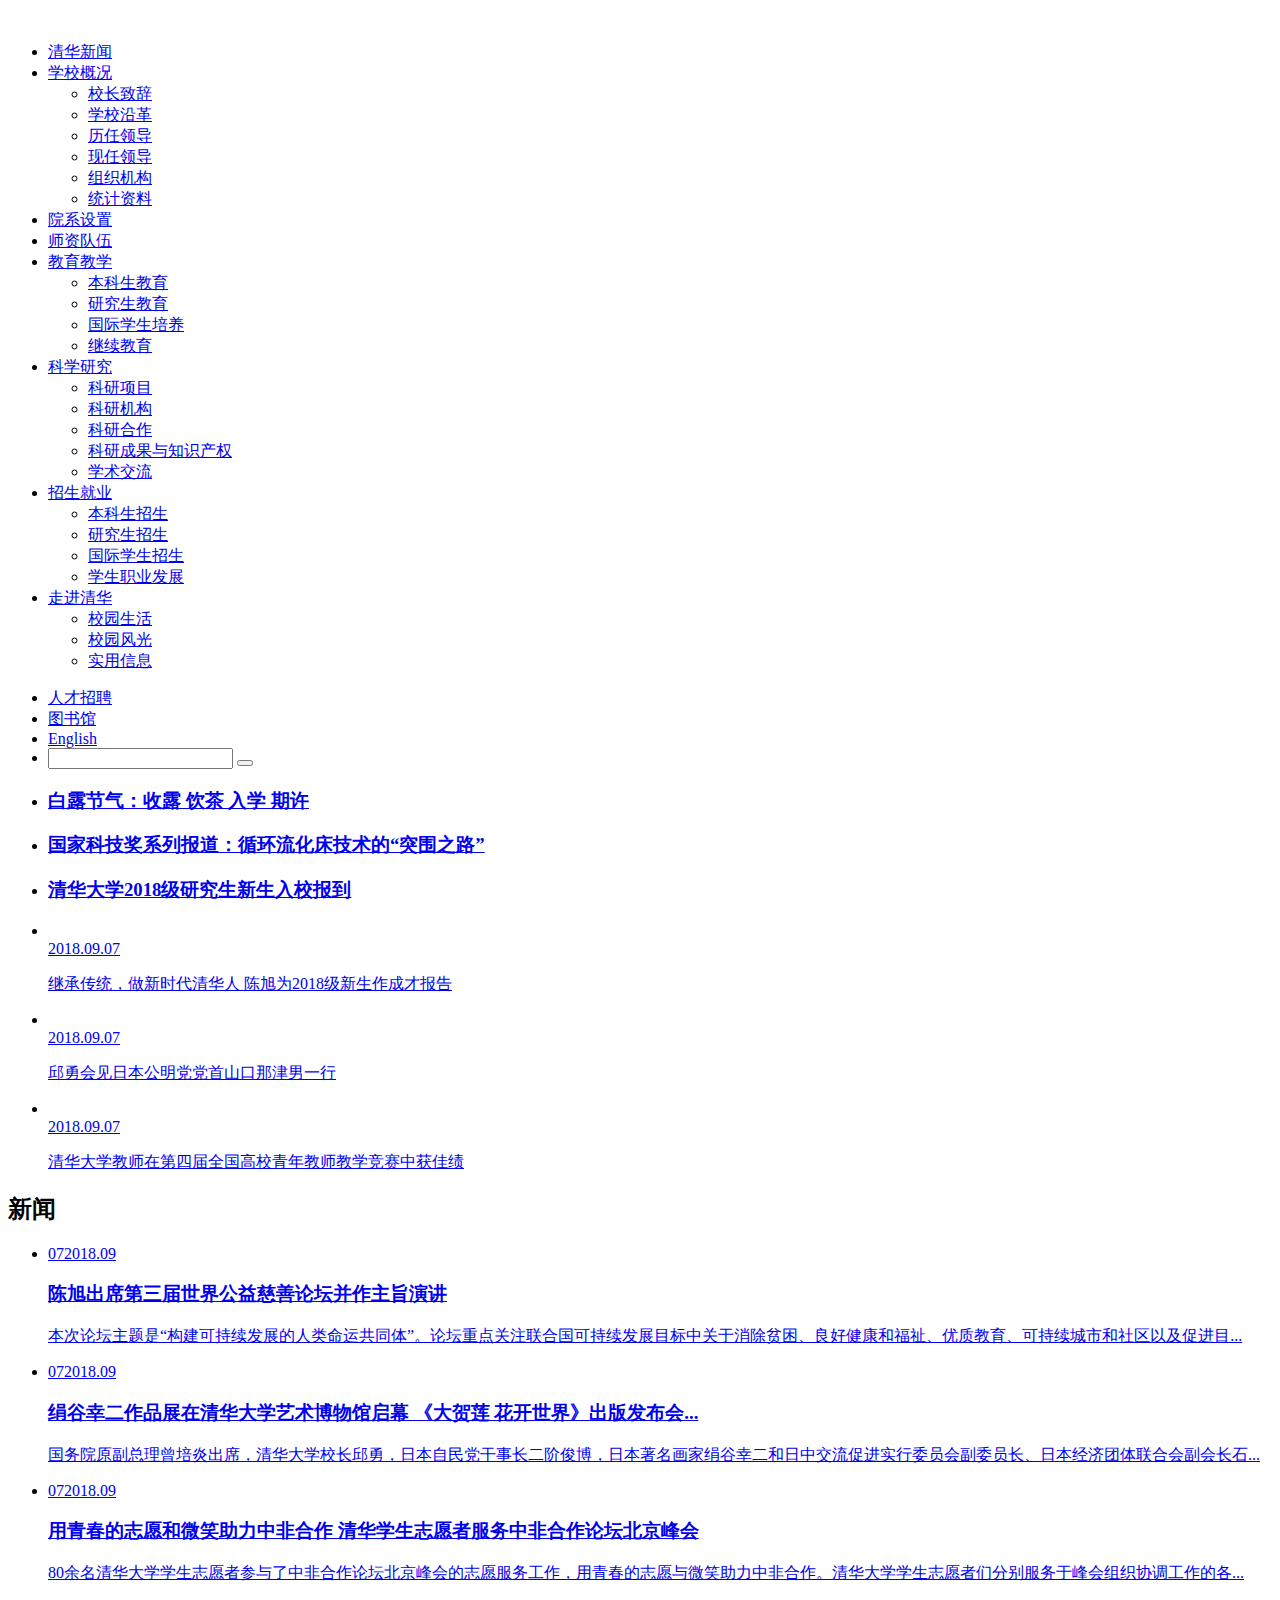
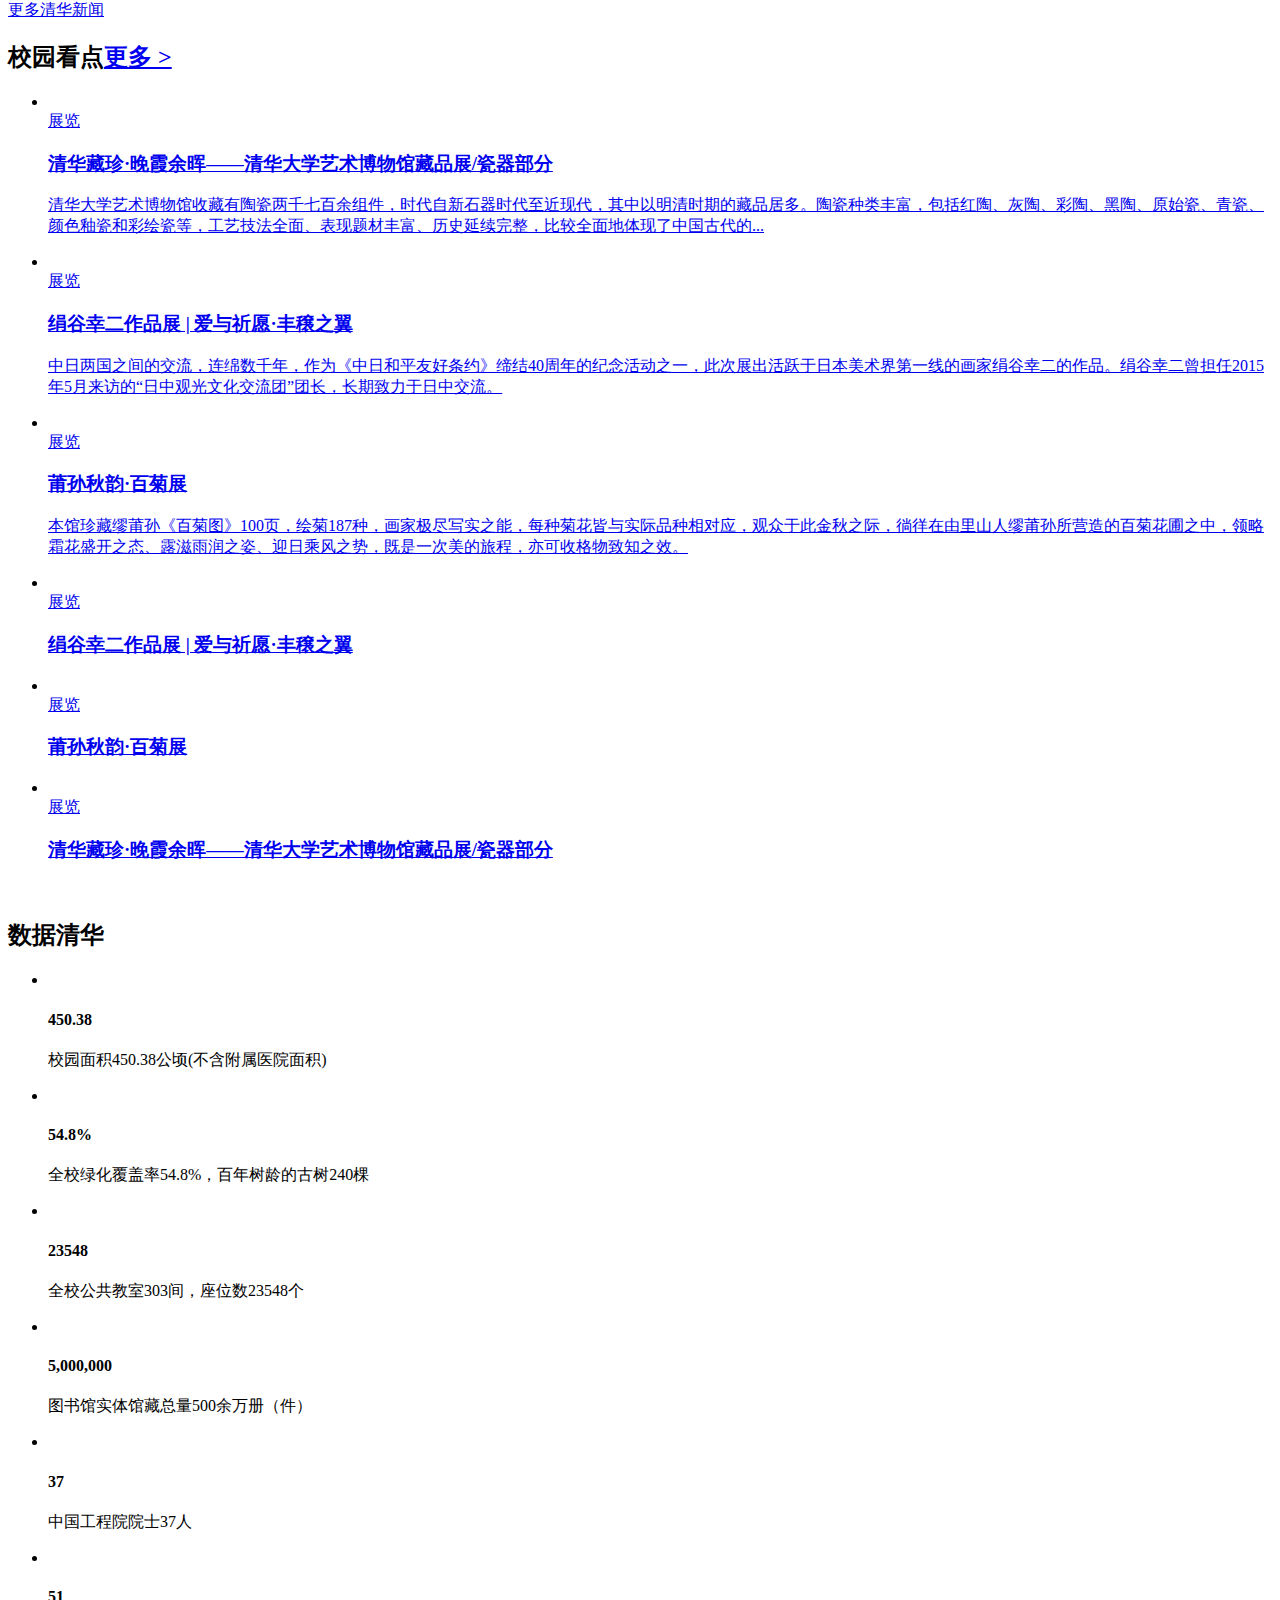
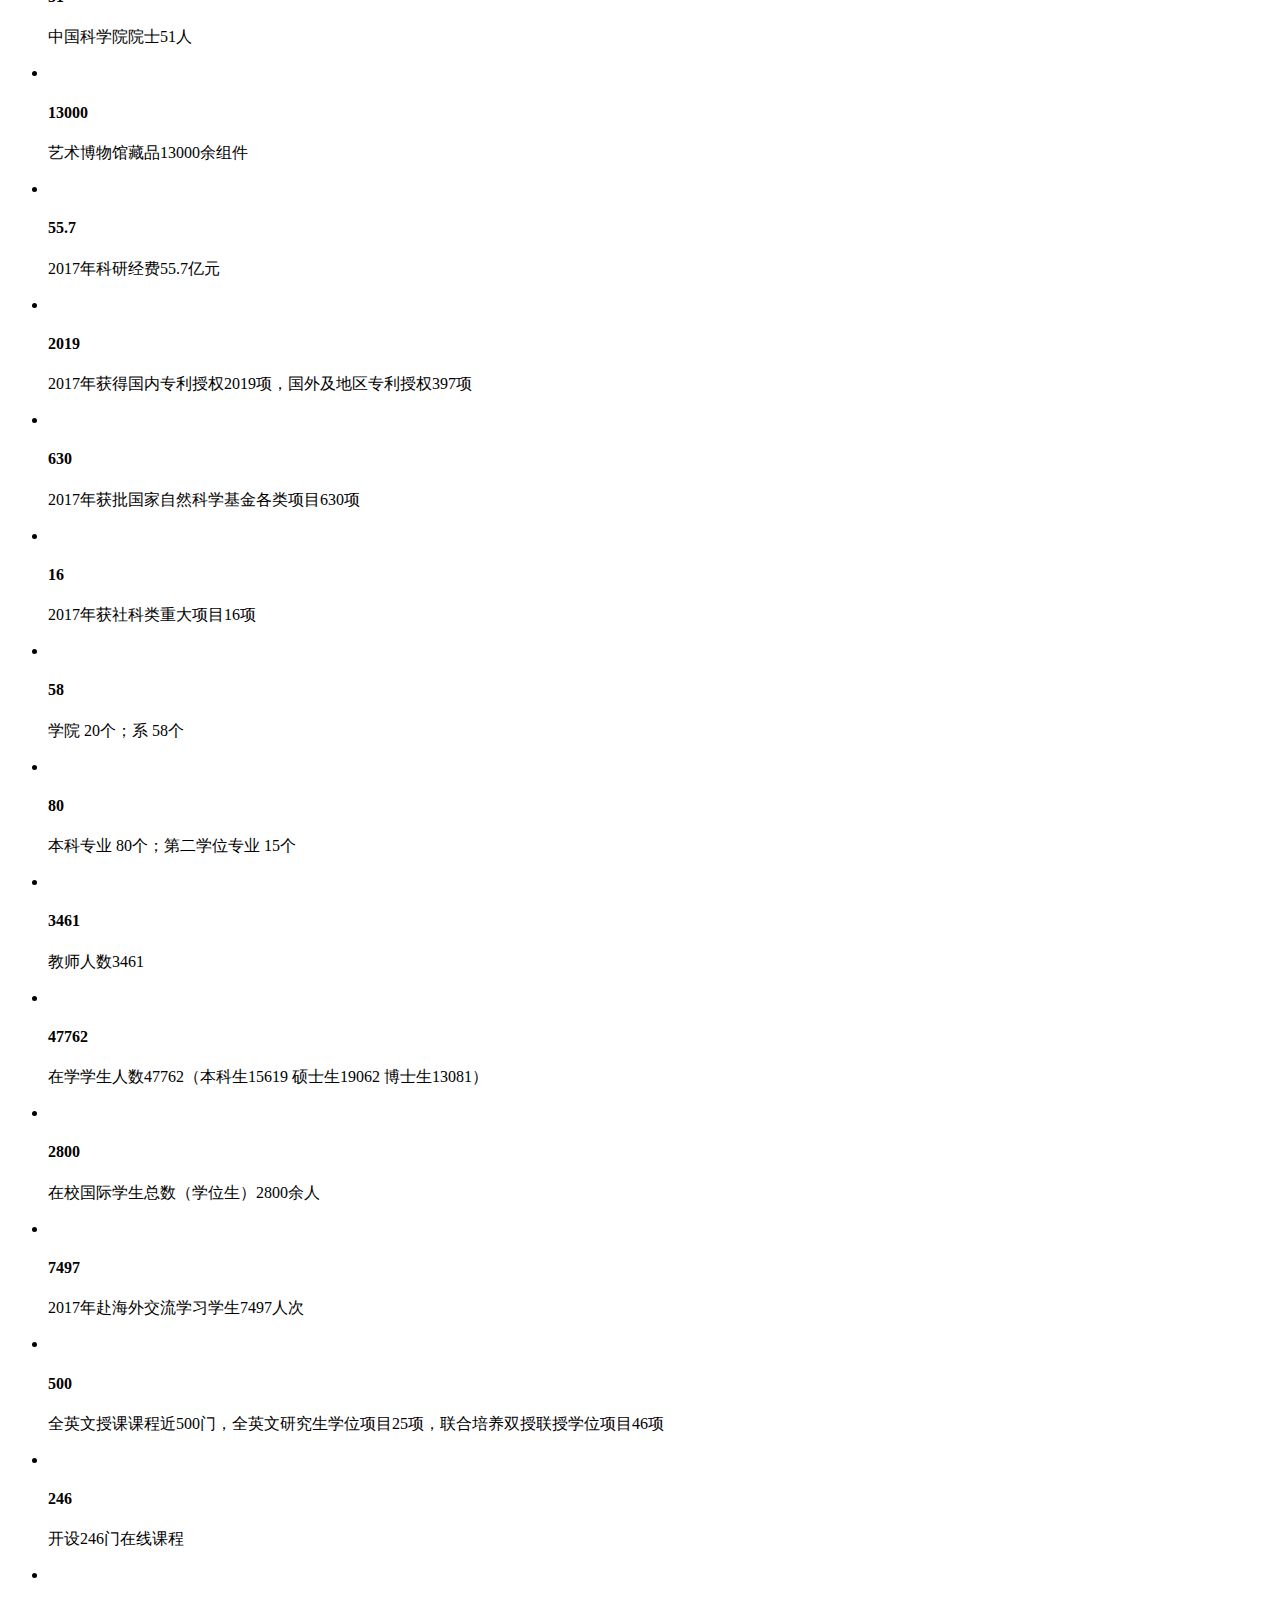
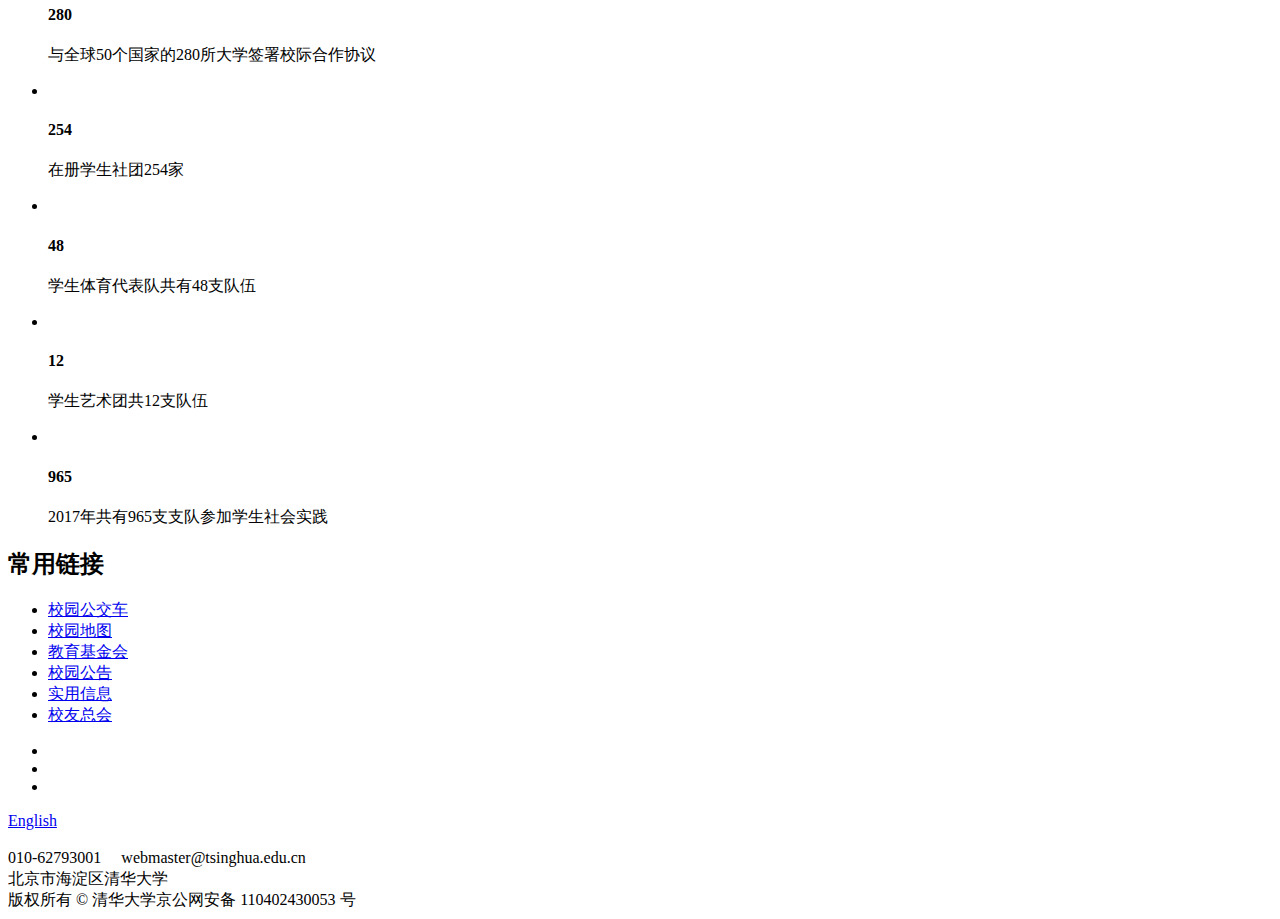
==== index.html @ 8ea61ca7 "0" ====
﻿<!doctype html>
<html>
<head>
<meta charset="utf-8">
<meta http-equiv="X-UA-Compatible" content="IE=edge">
<meta name="viewport" content="width=device-width, initial-scale=1.0,viewport-fit=cover"/>
<meta name="format-detection" content="telephone=no" />
<title>清华大学</title>
<link rel="shortcut icon" type="image/x-icon" href="/publish/newthu/images/favicon.ico" /> 
<link rel="stylesheet" href="static/css/slick.css">
<link href="static/css/index.css" rel="stylesheet" type="text/css">
<script src="static/js/jquery-1.8.3.min.js" type="text/javascript"></script>
<script src="static/js/slick.min.js"></script>
<script src="static/js/comm.js" type="text/javascript"></script>
</head>
<body>
<div class="header" id="header">
 <div class="topline"></div>
 <div class="masklayer"></div>
 <div class="smenu" id="smenu"><i class="icon-menu"></i></div>
 <div class="navwrapper">
  <div class="logowrapper">
   <a href="/publish/thu2018/index.html" class="logo"><img src="static/picture/logo_1.svg" alt=""></a>
<!--    <a href="http://www.tsinghua.edu.cn/publish/thu2018/107.html"><img src="static/picture/107.jpg" alt=""></a> -->
  </div>
  <div class="nav">
   <div class="mainnav clearfix">
    <ul id="nav">
             <li><a href="http://news.tsinghua.edu.cn/" target="_blank">清华新闻</a></li>
                <li><a href="/publish/newthu/newthu_cnt/about/index.html" class="">学校概况</a>
                 <ul>
                        <li><a href="/publish/newthu/newthu_cnt/about/about-1.html">校长致辞</a></li>
                        <li><a href="/publish/newthu/newthu_cnt/about/about-2.html">学校沿革</a></li>
                        <li><a href="/publish/newthu/newthu_cnt/about/about-3.html">历任领导</a></li>
                        <li><a href="/publish/newthu/newthu_cnt/about/about-5.html">现任领导</a></li>
                        <li><a href="/publish/newthu/newthu_cnt/about/about-4.html">组织机构</a></li>
                        <li><a href="/publish/newthu/newthu_cnt/about/about-6.html">统计资料</a></li>
                    </ul>
                </li>
                <li><a href="/publish/newthu/newthu_cnt/faculties/index.html" class="">院系设置</a></li>
               <li><a href="/publish/newthu/newthu_cnt/teacher/index.html">师资队伍</a></li>
                <li><a href="/publish/newthu/newthu_cnt/education/index.html">教育教学</a>
                 <ul>
                        <li><a href="/publish/newthu/newthu_cnt/education/edu-1.html">本科生教育</a></li>
                        <li><a href="/publish/newthu/newthu_cnt/education/edu-2.html">研究生教育</a></li>
                        <li><a href="/publish/newthu/newthu_cnt/education/edu-3-1.html">国际学生培养</a></li>
                        <li><a href="/publish/newthu/newthu_cnt/education/edu-4.html">继续教育</a></li>
                    </ul>
                </li>
                <li><a href="/publish/newthu/newthu_cnt/research/index.html">科学研究</a>
                 <ul>
                        <li><a href="/publish/newthu/newthu_cnt/research/research-1.html">科研项目</a></li>
                        <li><a href="/publish/newthu/newthu_cnt/research/research-2.html">科研机构</a></li>
                       <li><a href="/publish/newthu/newthu_cnt/research/research-3.html">科研合作</a></li>
                       <li><a href="/publish/newthu/newthu_cnt/research/research-4.html">科研成果与知识产权</a></li>
                       <li><a href="/publish/newthu/newthu_cnt/research/research-5.html">学术交流</a></li>
                    </ul>
                </li>
                 <li><a href="/publish/newthu/newthu_cnt/students/index.html" class="">招生就业</a>
                 <ul>
                       <li><a href="/publish/newthu/newthu_cnt/students/students-1.html">本科生招生</a></li>
                            <li><a href="/publish/newthu/newthu_cnt/students/students-2.html">研究生招生</a></li>
                            <li><a href="/publish/newthu/newthu_cnt/students/students-3.html">国际学生招生</a></li>
                            <li><a href="/publish/newthu/newthu_cnt/students/students-4.html">学生职业发展</a></li>
                    </ul>
                </li>
                <li><a href="/publish/newthu/newthu_cnt/intothu/index.html" class="">走进清华</a>
                 <ul class="last">
                       <li><a href="/publish/newthu/newthu_cnt/intothu/intothu-1.html">校园生活</a></li>
                            <li><a href="/publish/newthu/newthu_cnt/intothu/intothu-2.html">校园风光</a></li>
                            <li><a href="/publish/newthu/newthu_cnt/intothu/intothu-3.html">实用信息</a></li>
                    </ul>
                </li>
   </ul></div>
   <div class="subnav clearfix">
   <ul>
  <li><a href="http://www.tsinghua.edu.cn/publish/newthu/newthu_cnt/employ/index.html" target="_blank">人才招聘</a></li>
  <li><a href="http://www.lib.tsinghua.edu.cn/" target="_blank">图书馆</a></li>
  <li class="en"><a href="http://www.tsinghua.edu.cn/publish/thu2018en/index.html" target="_blank"><i class="icon-globe"></i>English</a></li>
  <li class="search" id="search">
   <form action="https://search.tsinghua.edu.cn/web?" target="_blank">
    <input name="query" type="text" class="motion_1">
    <input name="ie" type="hidden" value="utf8">
    <button><i class="icon-search"></i></button>
   </form>
   <i class="icon-search active"></i></li>
 </ul></div>
  </div> </div>
 <div class="topimg">
  <ul>
     <li style="background-image: url(static/images/20180907085623287431846.jpg)">
      <a href="/publish/thu2018/11487/2018/20180907085252893651656/20180907085252893651656_.html">
     <h3>白露节气：收露 饮茶 入学 期许</h3>
    </a>
   </li>
         <li style="background-image: url(static/images/20180903120437963884888.jpg)">
      <a href="/publish/thu2018/11487/2018/20180903120032696218492/20180903120032696218492_.html">
     <h3>国家科技奖系列报道：循环流化床技术的“突围之路”</h3>
    </a>
   </li>
         <li style="background-image: url(static/images/20180828160006782928617.jpg)">
      <a href="http://news.tsinghua.edu.cn/publish/thunews/9648/2018/20180828160432210302599/20180828160432210302599_.html"  target="_blank"><h3>清华大学2018级研究生新生入校报到</h3></a>
         
  </ul>
 </div>
</div>
<script type="text/javascript">
 $('.topimg ul').slick({
   infinite: true,
   slidesToShow: 1,
   slidesToScroll: 1,
   autoplay: true,
   centerMode: false,
   arrows:true,
   fade:true,
   dots:true,
   speed:1000,
   autoplaySpeed:6000,
   prevArrow:"<div class='pre arrow'><i class='icon-angle-left'></i></div>",
   nextArrow:"<div class='next arrow'><i class='icon-angle-right'></i></div>",
   customPaging:function(slider, i) {
    return '<button>0' + (i + 1) +"</button>";
   },
  responsive: [{
       breakpoint: 1000,
       settings: {
          fade:false,
      speed:300
         }
     }]
   });
</script>
<div class="content">
 <div class="section_1">
  <div class="cbg"></div>
  <div class="mainWrap">
   <div class="news clearfix">
    <ul>
          <li  class="fi" ><a href="http://news.tsinghua.edu.cn/publish/thunews/9648/2018/20180903190138764952735/20180903190138764952735_.html" target="_blank"><img src="static/picture/20180907111201973495658.jpg" alt=""><div class="txtwrapper"><div class="time"><i class="icon-clock"></i> 2018.09.07</div><p>继承传统，做新时代清华人 陈旭为2018级新生作成才报告</p></div></a></li>
          <li ><a href="http://news.tsinghua.edu.cn/publish/thunews/10303/2018/20180906140817400896437/20180906140817400896437_.html" target="_blank"><img src="static/picture/20180907111041297574008.jpg" alt=""><div class="txtwrapper"><div class="time"><i class="icon-clock"></i> 2018.09.07</div><p>邱勇会见日本公明党党首山口那津男一行</p></div></a></li>
          <li ><a href="http://news.tsinghua.edu.cn/publish/thunews/10303/2018/20180904162526714107039/20180904162526714107039_.html" target="_blank"><img src="static/picture/20180907110920566544298.jpg" alt=""><div class="txtwrapper"><div class="time"><i class="icon-clock"></i> 2018.09.07</div><p>清华大学教师在第四届全国高校青年教师教学竞赛中获佳绩</p></div></a></li>
          
    </ul>
   </div>
   <div class="events">
    <h2><b></b>新闻<b></b></h2>
    <ul class="clearfix">
         <li><a href="http://news.tsinghua.edu.cn/publish/thunews/9648/2018/20180906114125748176507/20180906114125748176507_.html" target="_blank">
      <div class="time">
       <span>07</span>2018.09
      </div>
      <div class="txtwrapper">
       <h3>陈旭出席第三届世界公益慈善论坛并作主旨演讲</h3>
       <p>本次论坛主题是“构建可持续发展的人类命运共同体”。论坛重点关注联合国可持续发展目标中关于消除贫困、良好健康和福祉、优质教育、可持续城市和社区以及促进目... </p>
      </div>
     </a></li>
         <li><a href="http://news.tsinghua.edu.cn/publish/thunews/9648/2018/20180902202247043567356/20180902202247043567356_.html" target="_blank">
      <div class="time">
       <span>07</span>2018.09
      </div>
      <div class="txtwrapper">
       <h3>绢谷幸二作品展在清华大学艺术博物馆启幕 《大贺莲 花开世界》出版发布会...</h3>
       <p>国务院原副总理曾培炎出席，清华大学校长邱勇，日本自民党干事长二阶俊博，日本著名画家绢谷幸二和日中交流促进实行委员会副委员长、日本经济团体联合会副会长石... </p>
      </div>
     </a></li>
         <li><a href="http://news.tsinghua.edu.cn/publish/thunews/9648/2018/20180907103142373521060/20180907103142373521060_.html" target="_blank">
      <div class="time">
       <span>07</span>2018.09
      </div>
      <div class="txtwrapper">
       <h3>用青春的志愿和微笑助力中非合作 清华学生志愿者服务中非合作论坛北京峰会</h3>
       <p>80余名清华大学学生志愿者参与了中非合作论坛北京峰会的志愿服务工作，用青春的志愿与微笑助力中非合作。清华大学学生志愿者们分别服务于峰会组织协调工作的各... </p>
      </div>
     </a></li>
        </ul>
   </div>
    <a href="http://news.tsinghua.edu.cn" target="_blank" class="newsmore">更多清华新闻</a>
<!-- <a href="http://www.tsinghua.edu.cn/publish/thu2018/2018admission.html" class="advpic" target="_blank"><img src="static/picture/2018admission.jpg" alt=""></a>
  <a href="http://www.tsinghua.edu.cn/publish/thu2018/2018admission.html" class="anniv107pic"><img src="static/picture/2018admission.jpg" alt=""></a> -->
  </div>
 </div>
 <div class="section_2">
  <div class="mainWrap relative"> 
   <h2><span>校园看点</span><a href="/publish/thu2018/11484/index.html" class="more">更多 ></a></h2>
   <div class="focus">
    <div class="bigpic">
    <ul>
          <li>
     <a href="/publish/thu2018/11484/2018/20180906141214071962284/20180906141214071962284_.html" target="_blank"><img src="static/picture/20180906141226638886577.jpg" alt=""><div class="txtwrapper"><div class="cata">展览</div><h3>清华藏珍·晚霞余晖——清华大学艺术博物馆藏品展/瓷器部分</h3><p>清华大学艺术博物馆收藏有陶瓷两千七百余组件，时代自新石器时代至近现代，其中以明清时期的藏品居多。陶瓷种类丰富，包括红陶、灰陶、彩陶、黑陶、原始瓷、青瓷、颜色釉瓷和彩绘瓷等，工艺技法全面、表现题材丰富、历史延续完整，比较全面地体现了中国古代的... </p></div></a>
     </li>
          <li>
     <a href="/publish/thu2018/11484/2018/20180828142108391975673/20180828142108391975673_.html" target="_blank"><img src="static/picture/20180828142132023699293.jpg" alt=""><div class="txtwrapper"><div class="cata">展览</div><h3>绢谷幸二作品展 | 爱与祈愿·丰穣之翼</h3><p> 中日两国之间的交流，连绵数千年，作为《中日和平友好条约》缔结40周年的纪念活动之一，此次展出活跃于日本美术界第一线的画家绢谷幸二的作品。绢谷幸二曾担任2015年5月来访的“日中观光文化交流团”团长，长期致力于日中交流。 </p></div></a>
     </li>
          <li>
     <a href="/publish/thu2018/11484/2018/20180828140648983673461/20180828140648983673461_.html" target="_blank"><img src="static/picture/20180828140717658589069.jpg" alt=""><div class="txtwrapper"><div class="cata">展览</div><h3>莆孙秋韵·百菊展</h3><p> 本馆珍藏缪莆孙《百菊图》100页，绘菊187种，画家极尽写实之能，每种菊花皆与实际品种相对应，观众于此金秋之际，徜徉在由里山人缪莆孙所营造的百菊花圃之中，领略霜花盛开之态、露滋雨润之姿、迎日乘风之势，既是一次美的旅程，亦可收格物致知之效。 </p></div></a>
     </li>
          
     </ul>
    </div>
    <div class="smallpic">
     <ul>
                         <li>
     <a href="/publish/thu2018/11484/2018/20180828142108391975673/20180828142108391975673_.html" target="_blank"><img src="static/picture/20180828142132023699293.jpg" alt=""><div class="txtwrapper"><div class="cata">展览</div><h3>绢谷幸二作品展 | 爱与祈愿·丰穣之翼</h3></div></a>
     </li>
                                             <li>
     <a href="/publish/thu2018/11484/2018/20180828140648983673461/20180828140648983673461_.html" target="_blank"><img src="static/picture/20180828140717658589069.jpg" alt=""><div class="txtwrapper"><div class="cata">展览</div><h3>莆孙秋韵·百菊展</h3></div></a>
     </li>
                   
     <li>
     <a href="/publish/thu2018/11484/2018/20180906141214071962284/20180906141214071962284_.html" target="_blank"><img src="static/picture/20180906141226638886577.jpg" alt=""><div class="txtwrapper"><div class="cata">展览</div><h3>清华藏珍·晚霞余晖——清华大学艺术博物馆藏品展/瓷器部分</h3></div></a>
     </li>
    
          </ul>
    </div>
   </div>
  </div>
 </div>
 <script type="text/javascript">
  $('.smallpic ul').slick({
    infinite: true,
    slidesToShow: 1,
    slidesToScroll: 1,
    autoplay: true,
    centerMode: false,
    arrows:false,
    dots:false,
    asNavFor:$('.bigpic ul')
    });
  $('.bigpic ul').slick({
    infinite: true,
    slidesToShow: 1,
    slidesToScroll: 1,
    autoplay: true,
    centerMode: false,
    arrows:false,
    dots:true,
    autoplaySpeed:4000,
    prevArrow:"<div class='pre arrow'><i class='icon-angle-left'></i></div>",
    nextArrow:"<div class='next arrow'><i class='icon-angle-right'></i></div>",
    asNavFor:$('.smallpic ul')
    });
    
</script>
 <div class="section_3">
  <div class="tbg"><div><img src="static/picture/btbg.png" alt=""></div></div>
  <div class="tcbg"></div>
  <div class="mainWrap relative"> 
 <h2><b></b>数据清华<b></b></h2>
  <div class="datawrapper">
    <div class="dataitem">
     <ul>
      <li>
       <div class="wrapper">
       <img src="static/picture/1.1.png" alt="">
       <div class="txtwrapper">
        <h4>450.38</h4>
        <p>校园面积450.38公顷(不含附属医院面积)</p>
        </div>
       </div>
      </li>
      <li><div class="wrapper"><img src="static/picture/1.2.png" alt="">
      <div class="txtwrapper">
       <h4>54.8%</h4>
       <p>全校绿化覆盖率54.8%，百年树龄的古树240棵</p>
       </div>
       </div>
      </li>
      
     </ul>
    </div>
    <div class="dataitem">
     <ul>
      <li>
       <div class="wrapper">
       <img src="static/picture/1.3.png" alt="">
       <div class="txtwrapper">
        <h4>23548</h4>
        <p>全校公共教室303间，座位数23548个</p>
        </div>
       </div>
      </li>
      <li><div class="wrapper"><img src="static/picture/1.4.png" alt="">
      <div class="txtwrapper">
       <h4>5,000,000</h4>
       <p>图书馆实体馆藏总量500余万册（件）</p>
       </div>
       </div>
      </li>
      
     </ul>
    </div>
    <div class="dataitem">
     <ul>
   <li>
       <div class="wrapper">
       <img src="static/picture/2.2.png" alt="">
       <div class="txtwrapper">
        <h4>37</h4>
        <p>中国工程院院士37人</p>
        </div>
       </div>
      </li>
      
      <li><div class="wrapper"><img src="static/picture/2.1.png" alt="">
      <div class="txtwrapper">
       <h4>51</h4>
       <p>中国科学院院士51人</p>
       </div>
       </div>
      </li>
      
     </ul>
    </div>
    <div class="dataitem">
     <ul>
     <li>
       <div class="wrapper">
       <img src="static/picture/1.5.png" alt="">
       <div class="txtwrapper">
        <h4>13000</h4>
        <p>艺术博物馆藏品13000余组件</p>
        </div>
       </div>
      </li>
      <li><div class="wrapper"><img src="static/picture/2.3.png" alt="">
      <div class="txtwrapper">
       <h4>55.7</h4>
       <p>2017年科研经费55.7亿元</p>
       </div>
       </div>
      </li>
      
     </ul>
    </div>
    <div class="dataitem">
     <ul>
      <li>
       <div class="wrapper">
       <img src="static/picture/2.4.png" alt="">
       <div class="txtwrapper">
        <h4>2019</h4>
       <p>2017年获得国内专利授权2019项，国外及地区专利授权397项</p>
        </div>
       </div>
      </li>
      <li><div class="wrapper"><img src="static/picture/2.5.png" alt="">
      <div class="txtwrapper">
       <h4>630</h4>
       <p>2017年获批国家自然科学基金各类项目630项</p>
       </div>
       </div>
      </li>
      
     </ul>
    </div>
    <div class="dataitem">
     <ul>
      <li>
       <div class="wrapper">
       <img src="static/picture/2.6.png" alt="">
       <div class="txtwrapper">
        <h4>16</h4>
        <p>2017年获社科类重大项目16项</p>
        </div>
       </div>
      </li>
      <li>
       <div class="wrapper">
       <img src="static/picture/3.1.png" alt="">
       <div class="txtwrapper">
        <h4>58</h4>
        <p>学院 20个；系 58个</p>
        </div>
       </div>
      </li>
      
     </ul>
    </div>
    <div class="dataitem">
     <ul>
      <li><div class="wrapper"><img src="static/picture/3.2.png" alt="">
      <div class="txtwrapper">
       <h4>80</h4>
       <p>本科专业 80个；第二学位专业 15个</p>
       </div>
       </div>
      </li>
      <li>
       <div class="wrapper">
       <img src="static/picture/3.3.png" alt="">
       <div class="txtwrapper">
        <h4>3461</h4>
        <p>教师人数3461</p>
        </div>
       </div>
      </li>
     </ul>
    </div>
    <div class="dataitem">
     <ul>
      
      <li><div class="wrapper"><img src="static/picture/3.4.png" alt="">
      <div class="txtwrapper">
       <h4>47762</h4>
       <p>在学学生人数47762（本科生15619 硕士生19062 博士生13081）</p>
       </div>
       </div>
      </li>
      <li>
       <div class="wrapper">
       <img src="static/picture/3.5.png" alt="">
       <div class="txtwrapper">
        <h4>2800</h4>
        <p>在校国际学生总数（学位生）2800余人</p>
        </div>
       </div>
      </li>
     </ul>
    </div>
    <div class="dataitem">
     <ul>
      
      <li><div class="wrapper"><img src="static/picture/3.6.png" alt="">
      <div class="txtwrapper">
       <h4>7497</h4>
       <p>2017年赴海外交流学习学生7497人次</p>
       </div>
       </div>
      </li>
      <li>
       <div class="wrapper">
       <img src="static/picture/3.7.png" alt="">
       <div class="txtwrapper">
        <h4>500</h4>
        <p>全英文授课课程近500门，全英文研究生学位项目25项，联合培养双授联授学位项目46项</p>
        </div>
       </div>
      </li>
     </ul>
    </div>
    <div class="dataitem">
     <ul>
      
      <li><div class="wrapper"><img src="static/picture/3.8.png" alt="">
      <div class="txtwrapper">
       <h4>246</h4>
       <p>开设246门在线课程</p>
       </div>
       </div>
      </li>
      <li>
       <div class="wrapper">
       <img src="static/picture/3.9.png" alt="">
       <div class="txtwrapper">
        <h4>280</h4>
        <p>与全球50个国家的280所大学签署校际合作协议</p>
        </div>
       </div>
      </li>
     </ul>
    </div>
    <div class="dataitem">
     <ul>
      <li>
       <div class="wrapper">
       <img src="static/picture/4.1.png" alt="">
       <div class="txtwrapper">
        <h4>254</h4>
        <p>在册学生社团254家</p>
        </div>
       </div>
      </li>
      <li><div class="wrapper"><img src="static/picture/4.2.png" alt="">
      <div class="txtwrapper">
       <h4>48</h4>
       <p>学生体育代表队共有48支队伍</p>
       </div>
       </div>
      </li>
      
     </ul>
    </div>
    <div class="dataitem">
     <ul>
      <li>
       <div class="wrapper">
       <img src="static/picture/4.3.png" alt="">
       <div class="txtwrapper">
        <h4>12</h4>
        <p>学生艺术团共12支队伍</p>
        </div>
       </div>
      </li>
      
      <li><div class="wrapper"><img src="static/picture/4.4.png" alt="">
      <div class="txtwrapper">
       <h4>965</h4>
       <p>2017年共有965支支队参加学生社会实践</p>
       </div>
       </div>
      </li>
      
     </ul>
    </div>
    
    </div>
   </div>
 </div>
 <script type="text/javascript">
   $('.datawrapper').slick({
     infinite: true,
     slidesToShow: 4,
     slidesToScroll: 4,
     autoplay: true,
     centerMode: false,
     arrows:false,
     dots:true,
     autoplaySpeed:8000,
     responsive: [{
         breakpoint: 1400,
         settings: {
            slidesToShow: 3,
        slidesToScroll: 3
           }
       },
         {
         breakpoint: 1000,
         settings: {
            slidesToShow: 2,
        slidesToScroll: 2
           }
       } ,
         {
         breakpoint: 600,
         settings: {
            slidesToShow: 1,
        slidesToScroll: 1
           }
       }
    ]
     })
</script>
</div>
<div class="footer">
 <div class="mainWrap">
  <div class="ulink clearfix">
   <div class="tlink">
    <div class="txtwrapper clearfix">
     <h2>常用链接</h2>    
     <ul>
      <li><a href="http://www.tsinghua.edu.cn/publish/newthu/newthu_cnt/intothu/intothu-3-2.html" target="_blank">校园公交车</a></li>
      <li><a href="http://www.tsinghua.edu.cn/publish/newthu/newthu_cnt/intothu/intothu-2-1.html" target="_blank">校园地图</a></li>
      <li><a href="http://www.tuef.tsinghua.edu.cn/" target="_blank">教育基金会</a></li>
      <li><a href="http://www.tsinghua.edu.cn/publish/newthu/newthu_cnt/intothu/intothu-3-1.html" target="_blank">校园公告</a></li>
      <li><a href="http://www.tsinghua.edu.cn/publish/newthu/newthu_cnt/intothu/intothu-3.html" target="_blank">实用信息</a></li>
      <li><a href="http://www.tsinghua.org.cn/publish/alumni/index.html" target="_blank">校友总会</a></li>
     </ul>
    </div>
   </div>
   <ul class="plink">
    <li><a href="http://join-tsinghua.edu.cn/publish/bzw/index.html" target="_blank"><img src="static/picture/fimg-1.png" alt=""></a></li>
    <li><a href="http://yz.tsinghua.edu.cn/" target="_blank"><img src="static/picture/fimg-2.jpg" alt=""></a></li>
    <li><a href="http://www.artmuseum.tsinghua.edu.cn/" target="_blank"><img src="static/picture/fimg-3.png" alt=""></a></li>
   </ul>
  </div>
  </div>
  <div class="copy">
   <div class="mainWrap">
    <div class="en">
     <a href="http://www.tsinghua.edu.cn/publish/thu2018en/index.html" target="_blank"><i class="icon-globe"></i> English</a>
    </div>
    <div class="contact">
     <img src="static/picture/logo_1.svg" alt="">
     <div class="txtwrapper">
      <i class="icon-phone"></i> 010-62793001　<span><i class="icon-mail"></i> webmaster@tsinghua.edu.cn</span><br>
 <i class="icon-location"></i> 北京市海淀区清华大学
     </div>
    </div>
 <script language="javascript" type="text/javascript">
 //<![CDATA[
 $(document).ready(function(){
   getResData();
   //获取数据
   function getResData(){
  jQuery.getJSON("/application/visits/visits.jsp?sid=thu2018&r="+Math.random(), function(data){
    $("#today").empty();
    $("#today").append(data[0].today);
    $("#total").empty();
    $("#total").append(data[0].total);
    $("#arverage").empty();
    $("#arverage").append(data[0].arverage);     
  });
   };
 });
 //]]>
 </script>
    <div class="copyrights">
     版权所有 © 清华大学<span>京公网安备 110402430053 号</span><i class="icon-chart-bar"></i> <span id="total" style="padding:0;opacity:1;"></span>
    </div>
   </div>
  </div>
 
</div></body>
</html>
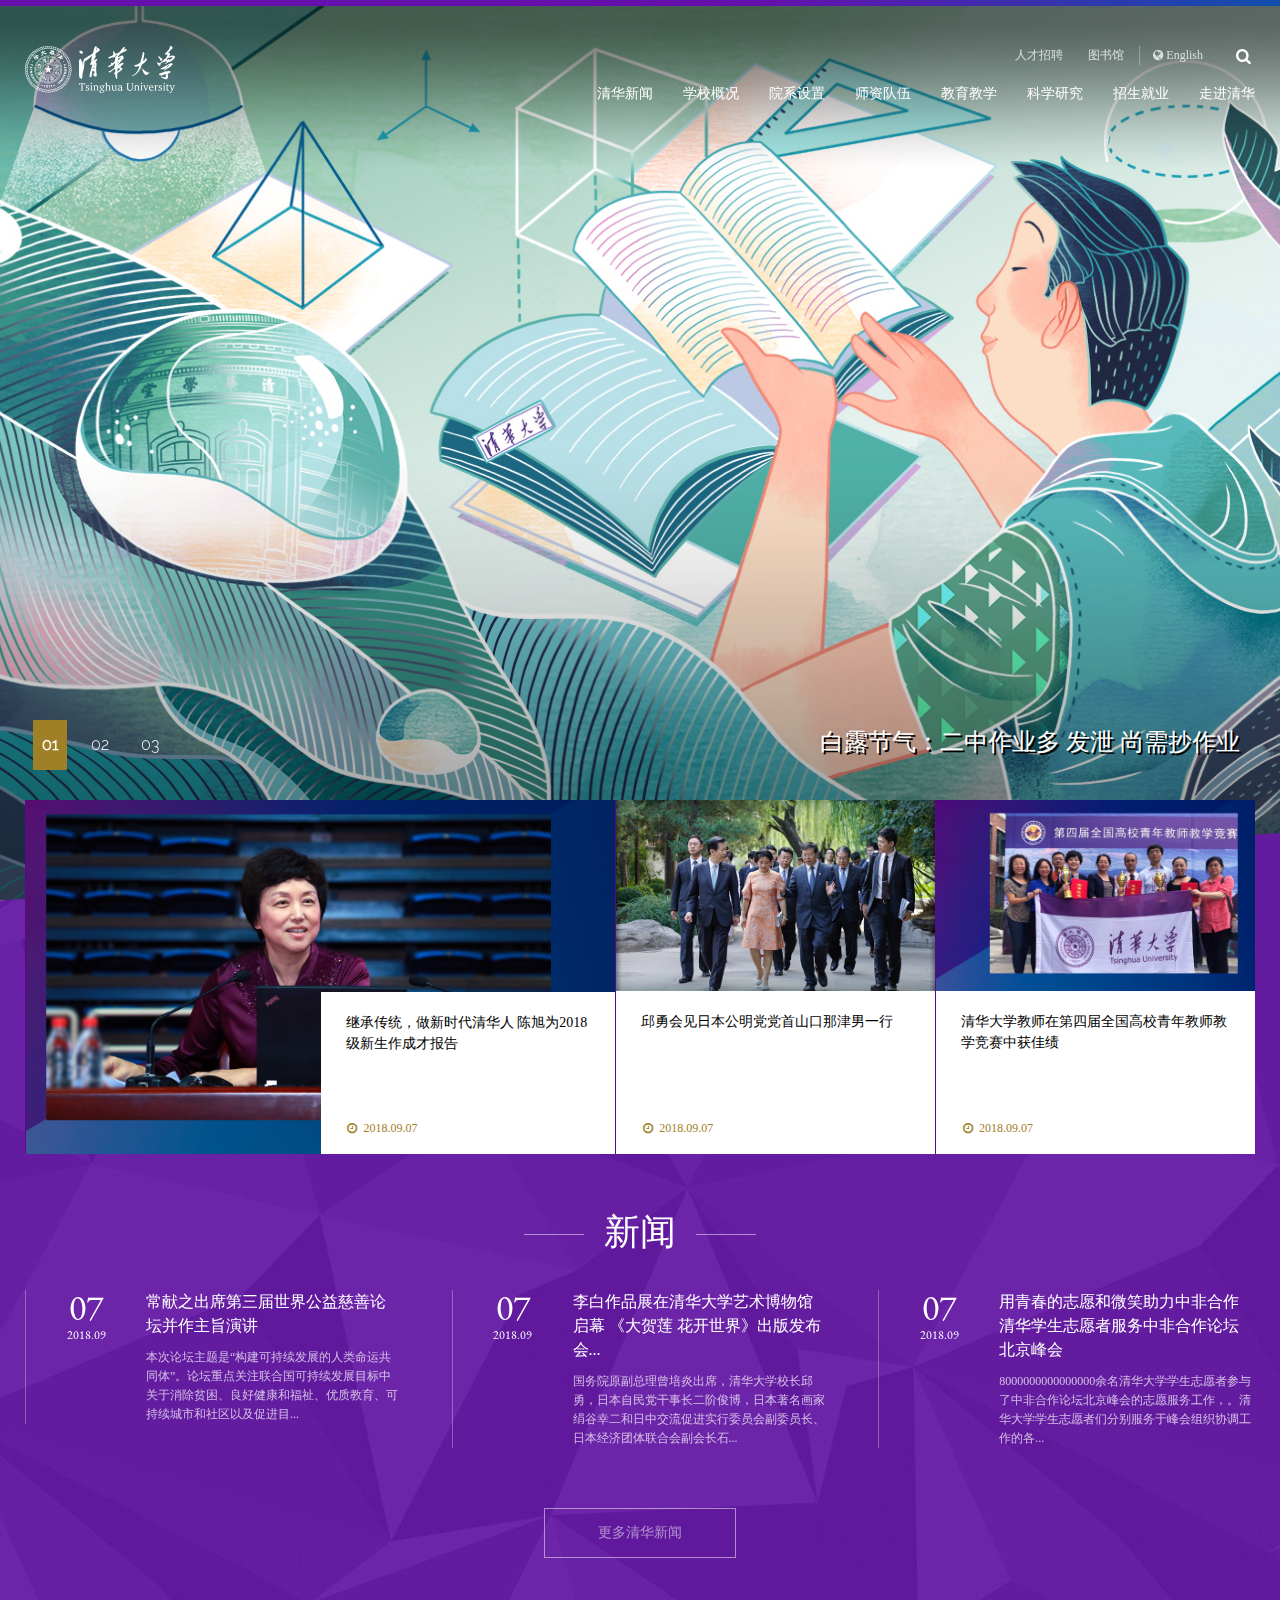
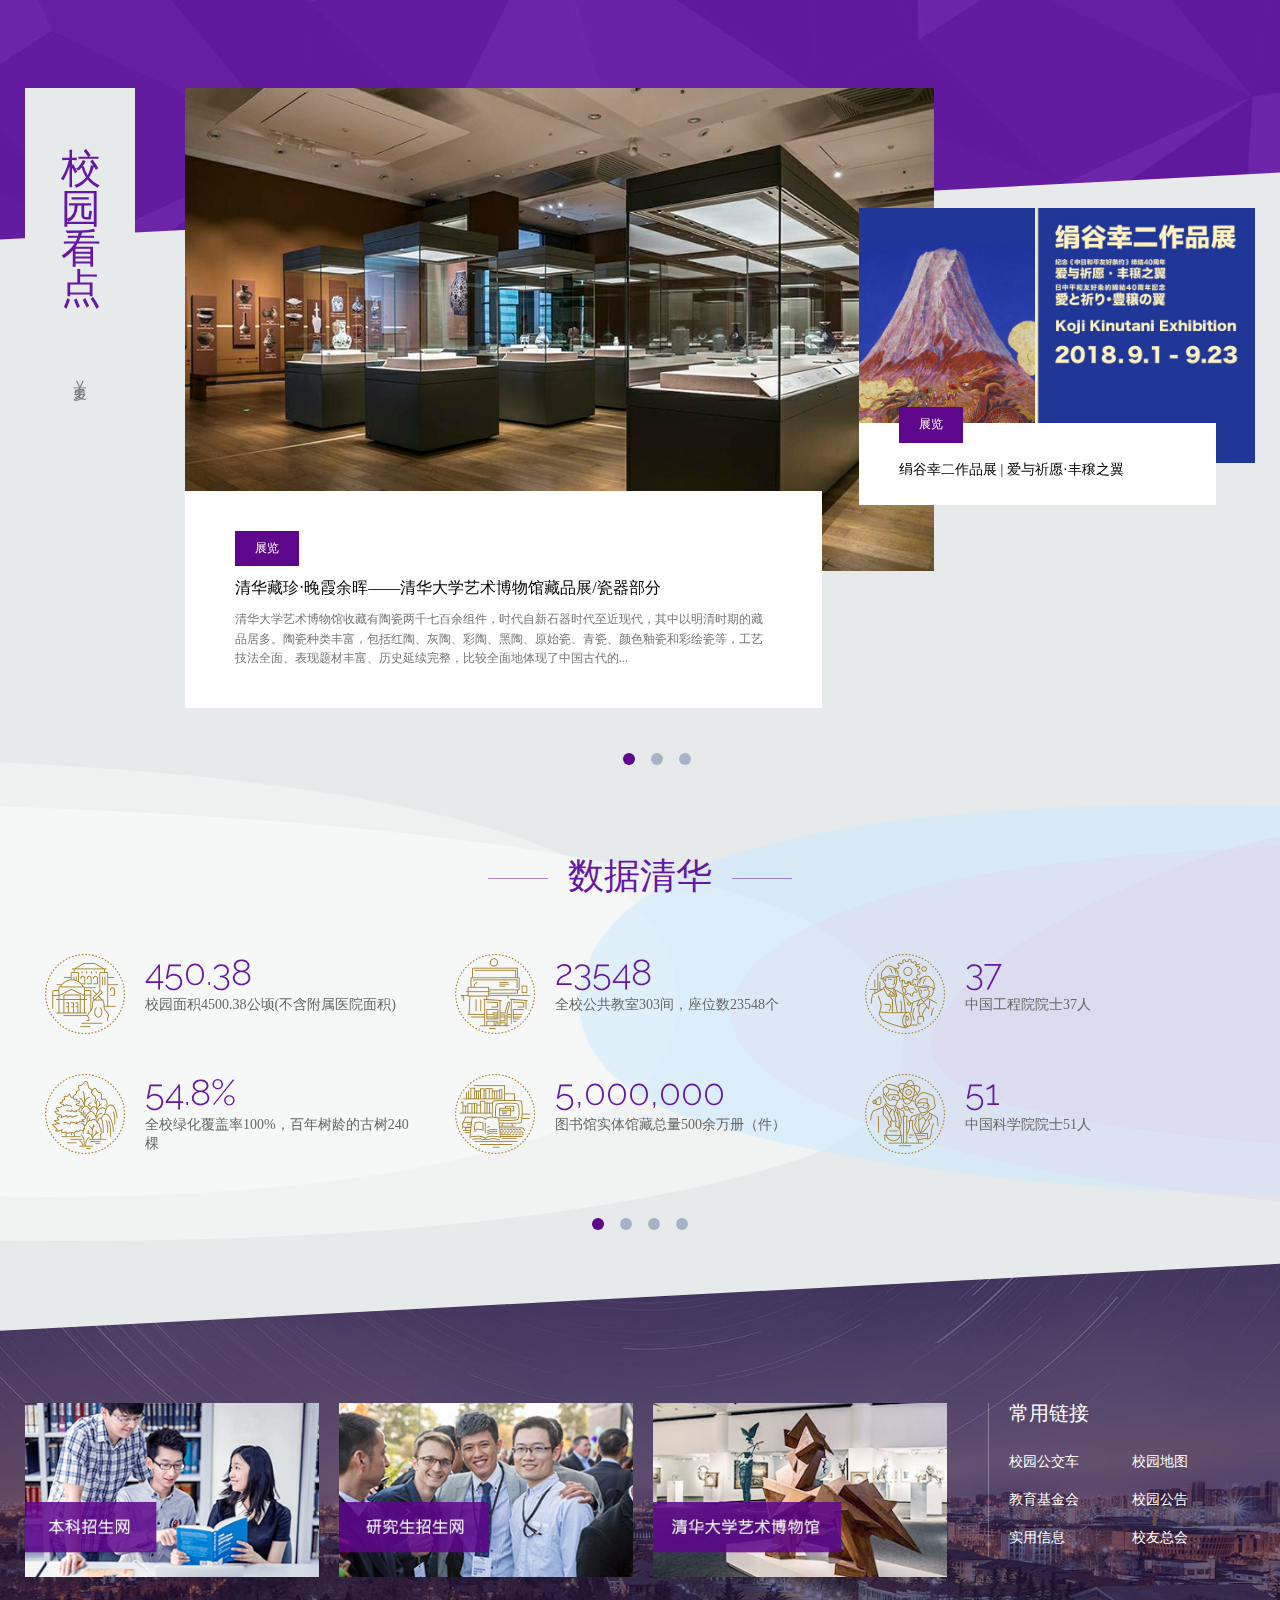
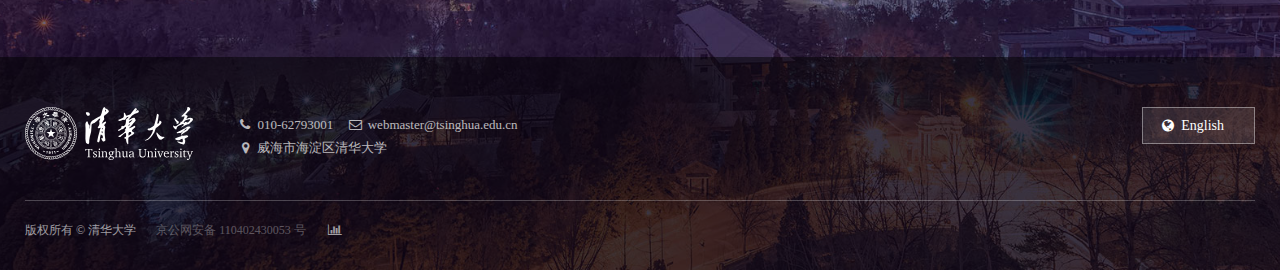
==== commit f5096bad: "Update index.html" ====
--- a/index.html
+++ b/index.html
@@ -5,7 +5,7 @@
 <meta http-equiv="X-UA-Compatible" content="IE=edge">
 <meta name="viewport" content="width=device-width, initial-scale=1.0,viewport-fit=cover"/>
 <meta name="format-detection" content="telephone=no" />
-<title>清华大学</title>
+<title>清华大学-二中附属-海洋学院附中</title>
 <link rel="shortcut icon" type="image/x-icon" href="/publish/newthu/images/favicon.ico" /> 
 <link rel="stylesheet" href="static/css/slick.css">
 <link href="static/css/index.css" rel="stylesheet" type="text/css">
@@ -29,7 +29,7 @@
              <li><a href="http://news.tsinghua.edu.cn/" target="_blank">清华新闻</a></li>
                 <li><a href="/publish/newthu/newthu_cnt/about/index.html" class="">学校概况</a>
                  <ul>
-                        <li><a href="/publish/newthu/newthu_cnt/about/about-1.html">校长致辞</a></li>
+                        <li><a href="/publish/newthu/newthu_cnt/about/about-1.html">校长放屁</a></li>
                         <li><a href="/publish/newthu/newthu_cnt/about/about-2.html">学校沿革</a></li>
                         <li><a href="/publish/newthu/newthu_cnt/about/about-3.html">历任领导</a></li>
                         <li><a href="/publish/newthu/newthu_cnt/about/about-5.html">现任领导</a></li>
@@ -90,12 +90,12 @@
   <ul>
      <li style="background-image: url(static/images/20180907085623287431846.jpg)">
       <a href="/publish/thu2018/11487/2018/20180907085252893651656/20180907085252893651656_.html">
-     <h3>白露节气：收露 饮茶 入学 期许</h3>
+     <h3>白露节气：二中作业多 发泄 尚需抄作业</h3>
     </a>
    </li>
          <li style="background-image: url(static/images/20180903120437963884888.jpg)">
       <a href="/publish/thu2018/11487/2018/20180903120032696218492/20180903120032696218492_.html">
-     <h3>国家科技奖系列报道：循环流化床技术的“突围之路”</h3>
+     <h3>国家科技奖系列报道：王干事“突围之路”</h3>
     </a>
    </li>
          <li style="background-image: url(static/images/20180828160006782928617.jpg)">
@@ -150,7 +150,7 @@
        <span>07</span>2018.09
       </div>
       <div class="txtwrapper">
-       <h3>陈旭出席第三届世界公益慈善论坛并作主旨演讲</h3>
+       <h3>常献之出席第三届世界公益慈善论坛并作主旨演讲</h3>
        <p>本次论坛主题是“构建可持续发展的人类命运共同体”。论坛重点关注联合国可持续发展目标中关于消除贫困、良好健康和福祉、优质教育、可持续城市和社区以及促进目... </p>
       </div>
      </a></li>
@@ -159,7 +159,7 @@
        <span>07</span>2018.09
       </div>
       <div class="txtwrapper">
-       <h3>绢谷幸二作品展在清华大学艺术博物馆启幕 《大贺莲 花开世界》出版发布会...</h3>
+       <h3>李白作品展在清华大学艺术博物馆启幕 《大贺莲 花开世界》出版发布会...</h3>
        <p>国务院原副总理曾培炎出席，清华大学校长邱勇，日本自民党干事长二阶俊博，日本著名画家绢谷幸二和日中交流促进实行委员会副委员长、日本经济团体联合会副会长石... </p>
       </div>
      </a></li>
@@ -169,7 +169,7 @@
       </div>
       <div class="txtwrapper">
        <h3>用青春的志愿和微笑助力中非合作 清华学生志愿者服务中非合作论坛北京峰会</h3>
-       <p>80余名清华大学学生志愿者参与了中非合作论坛北京峰会的志愿服务工作，用青春的志愿与微笑助力中非合作。清华大学学生志愿者们分别服务于峰会组织协调工作的各... </p>
+       <p>8000000000000000余名清华大学学生志愿者参与了中非合作论坛北京峰会的志愿服务工作，。清华大学学生志愿者们分别服务于峰会组织协调工作的各... </p>
       </div>
      </a></li>
         </ul>
@@ -254,14 +254,14 @@
        <img src="static/picture/1.1.png" alt="">
        <div class="txtwrapper">
         <h4>450.38</h4>
-        <p>校园面积450.38公顷(不含附属医院面积)</p>
+        <p>校园面积4500.38公顷(不含附属医院面积)</p>
         </div>
        </div>
       </li>
       <li><div class="wrapper"><img src="static/picture/1.2.png" alt="">
       <div class="txtwrapper">
        <h4>54.8%</h4>
-       <p>全校绿化覆盖率54.8%，百年树龄的古树240棵</p>
+       <p>全校绿化覆盖率100%，百年树龄的古树240棵</p>
        </div>
        </div>
       </li>
@@ -325,7 +325,7 @@
       <li><div class="wrapper"><img src="static/picture/2.3.png" alt="">
       <div class="txtwrapper">
        <h4>55.7</h4>
-       <p>2017年科研经费55.7亿元</p>
+       <p>2017年科研经费55000000000000.7亿元</p>
        </div>
        </div>
       </li>
@@ -573,7 +573,7 @@
      <img src="static/picture/logo_1.svg" alt="">
      <div class="txtwrapper">
       <i class="icon-phone"></i> 010-62793001　<span><i class="icon-mail"></i> webmaster@tsinghua.edu.cn</span><br>
- <i class="icon-location"></i> 北京市海淀区清华大学
+ <i class="icon-location"></i> 威海市海淀区清华大学
      </div>
     </div>
  <script language="javascript" type="text/javascript">
--- a/static/css/index.css
+++ b/static/css/index.css
@@ -0,0 +1,1289 @@
+﻿@charset "UTF-8";
+/* Scss Document */
+@import url(base.css);
+@import url(stylesheet.css);
+@import url("89a837e8a406481b939b22605896a9ee.css");
+.header {
+  position: relative; }
+  .header .topline {
+    background: #6510ad;
+    FILTER: progid:DXImageTransform.Microsoft.gradient(GradientType=1, startColorstr='#6510ad', endColorstr='#4627AD');
+    background: linear-gradient(90deg, #6510ad 60%, #104fad);
+    height: 6px; }
+  .header .navwrapper {
+    position: absolute;
+    width: 100%;
+    z-index: 10; }
+    .header .navwrapper .nav {
+      float: right;
+      padding-right: 35px;
+      padding-top: 30px;
+      padding-bottom: 30px; }
+      @media screen and (max-width: 1400px) {
+        .header .navwrapper .nav {
+          padding-right: 10px; } }
+      @media screen and (max-width: 1000px) {
+        .header .navwrapper .nav {
+          display: none; } }
+      .header .navwrapper .nav .subnav ul {
+        float: right;
+        position: absolute;
+        top: 40px;
+        right: 60px; }
+        @media screen and (max-width: 1400px) {
+          .header .navwrapper .nav .subnav ul {
+            right: 25px; } }
+      .header .navwrapper .nav .subnav li {
+        float: left;
+        font-size: 14px;
+        color: #fff; }
+        @media screen and (max-width: 1280px) {
+          .header .navwrapper .nav .subnav li {
+            font-size: 12px; } }
+        .header .navwrapper .nav .subnav li a {
+          color: #fff;
+          opacity: 0.75;
+          display: block;
+          padding-left: 25px; }
+          .header .navwrapper .nav .subnav li a:hover {
+            color: #d18e59; }
+        .header .navwrapper .nav .subnav li.en {
+          border-left: 1px solid rgba(255, 255, 255, 0.3);
+          margin-left: 15px; }
+          .header .navwrapper .nav .subnav li.en a {
+            padding-left: 10px; }
+        .header .navwrapper .nav .subnav li.search {
+          padding-left: 50px;
+          font-size: 16px;
+          cursor: pointer;
+          position: relative; }
+          .header .navwrapper .nav .subnav li.search input {
+            border: 1px solid rgba(255, 255, 255, 0.3);
+            background: rgba(255, 255, 255, 0.1);
+            height: 28px;
+            line-height: 28px;
+            color: #fff;
+            border-radius: 14px;
+            margin-top: -20px;
+            width: 0px;
+            text-indent: 10px;
+            opacity: 0; }
+          .header .navwrapper .nav .subnav li.search i.active {
+            position: absolute;
+            right: 0px;
+            top: 0px; }
+          .header .navwrapper .nav .subnav li.search button {
+            display: none; }
+          .header .navwrapper .nav .subnav li.search.active input {
+            width: 150px;
+            opacity: 1; }
+          .header .navwrapper .nav .subnav li.search.active i.active {
+            position: absolute;
+            right: 10px;
+            top: 0px; }
+            .header .navwrapper .nav .subnav li.search.active i.active:before {
+              content: '\ea1f'; }
+      .header .navwrapper .nav .mainnav {
+        padding: 39px 0 16px 0; }
+        @media screen and (max-width: 1400px) {
+          .header .navwrapper .nav .mainnav {
+            padding-top: 35px; } }
+        .header .navwrapper .nav .mainnav li {
+          float: left;
+          font-size: 18px;
+          position: relative;
+          line-height: 46px; }
+          @media screen and (max-width: 1400px) {
+            .header .navwrapper .nav .mainnav li {
+              font-size: 16px; } }
+          @media screen and (max-width: 1280px) {
+            .header .navwrapper .nav .mainnav li {
+              font-size: 14px; } }
+          .header .navwrapper .nav .mainnav li a {
+            color: #fff;
+            display: block;
+            padding: 0 25px; }
+            @media screen and (max-width: 1400px) {
+              .header .navwrapper .nav .mainnav li a {
+                padding: 0 20px; } }
+            @media screen and (max-width: 1280px) {
+              .header .navwrapper .nav .mainnav li a {
+                padding: 0 15px; } }
+            .header .navwrapper .nav .mainnav li a.hover {
+              color: #5e068c;
+              background: #fff;
+              border-top: 2px solid #d18e59;
+              line-height: 44px; }
+          .header .navwrapper .nav .mainnav li ul {
+            background: #fff;
+            position: absolute;
+            top: 46px;
+            width: 220px;
+            z-index: 2;
+            padding: 5px 0;
+            display: none;
+            box-shadow: 0 8px 12px rgba(0, 0, 0, 0.1); }
+            .header .navwrapper .nav .mainnav li ul.last {
+              right: 0; }
+            .header .navwrapper .nav .mainnav li ul li {
+              float: none;
+              display: block;
+              padding: 0;
+              margin: 0; }
+              .header .navwrapper .nav .mainnav li ul li a {
+                line-height: 44px;
+                font-size: 16px;
+                color: #000;
+                padding: 0 0 0 25px; }
+                @media screen and (max-width: 1400px) {
+                  .header .navwrapper .nav .mainnav li ul li a {
+                    font-size: 14px;
+                    padding-left: 20px; } }
+                .header .navwrapper .nav .mainnav li ul li a:hover {
+                  background: #eee; }
+    .header .navwrapper .logowrapper {
+      position: absolute;
+      width: 180px;
+      left: 60px;
+      top: 40px;
+      			/*position: absolute;
+      			width: 246px;
+      			left: 70px;
+      			top:50px;
+      			
+      			@include screen1400 {
+      				width: 200px;
+      				left: 25px;
+      				top:30px;
+      			}
+      			@include screen1280 {
+      				width: 150px;
+        			}
+      			
+      			@include screen1000 {
+      				width: 100px;
+      				top: -48px;
+      				left: 0;
+      				height: 48px;
+      				text-align: center;
+        			}
+      
+      			.logo
+      			{
+      				background: #fff;
+      				display: block;
+      				padding: 30px 32px 30px 25px;
+      				
+      				@include screen1280 {
+      				padding: 20px 27px 20px 20px;
+        				}
+      				
+      				@include screen1000 {
+      					line-height: 48px;
+      					padding: 0 12px 0 10px;
+      					img
+      					{
+      						vertical-align: middle;
+      					}
+      					
+        				}
+      
+      			}
+      			img
+      			{
+      				width: 100%;
+      			}*/ }
+      @media screen and (max-width: 1280px) {
+        .header .navwrapper .logowrapper {
+          width: 150px;
+          left: 25px; } }
+      @media screen and (max-width: 1000px) {
+        .header .navwrapper .logowrapper {
+          width: 90px;
+          left: 12px;
+          top: -37px; } }
+      .header .navwrapper .logowrapper .logo {
+        display: block; }
+      .header .navwrapper .logowrapper img {
+        width: 100%; }
+  .header .topimg {
+    position: relative;
+    z-index: 0; }
+    .header .topimg .slick-list li {
+      background-repeat: no-repeat;
+      background-position: center top;
+      background-size: cover;
+      height: calc(100vh - 6px);
+      position: relative; }
+      @media screen and (max-width: 1000px) {
+        .header .topimg .slick-list li {
+          height: calc(100vw * 0.469); } }
+      @media screen and (max-width: 400px) {
+        .header .topimg .slick-list li {
+          height: calc(100vw * 0.6); } }
+      .header .topimg .slick-list li h3 {
+        font-size: 40px;
+        color: #fff;
+        position: absolute;
+        bottom: 220px;
+        right: 100px;
+        line-height: 1.5em;
+        text-shadow: 2px 2px 0px #000;
+        text-align: right;
+        max-width: 70%; }
+        @media screen and (max-width: 1400px) {
+          .header .topimg .slick-list li h3 {
+            font-size: 30px;
+            right: 50px;
+            bottom: 140px; } }
+        @media screen and (max-width: 1280px) {
+          .header .topimg .slick-list li h3 {
+            font-size: 24px;
+            right: 40px;
+            max-width: 60%; } }
+        @media screen and (max-width: 1000px) {
+          .header .topimg .slick-list li h3 {
+            bottom: 40px; } }
+        @media screen and (max-width: 700px) {
+          .header .topimg .slick-list li h3 {
+            max-width: 100%;
+            text-align: center;
+            width: auto;
+            right: 25px;
+            left: 25px;
+            font-size: 18px;
+            white-space: nowrap;
+            overflow: hidden;
+            text-overflow: ellipsis;
+            bottom: 15px;
+            text-shadow: 1px 1px 0px #000; } }
+        @media screen and (max-width: 700px) {
+          .header .topimg .slick-list li h3 {
+            bottom: 10px; } }
+      .header .topimg .slick-list li a {
+        position: absolute;
+        top: 0;
+        width: 100%;
+        height: 100%;
+        background: url(../images/bgrad_1.png) left -1px repeat-x, url(../images/bgrad_2.png) repeat-x bottom left; }
+        @media screen and (max-width: 1000px) {
+          .header .topimg .slick-list li a {
+            background: url(../images/bgrad_2.png) repeat-x bottom left;
+            background-size: 7%; } }
+    .header .topimg .arrow {
+      position: absolute;
+      top: 50%;
+      background: #000;
+      color: #fff;
+      font-size: 40px;
+      height: 70px;
+      width: 70px;
+      margin-top: -35px;
+      border-radius: 50%;
+      opacity: 0.5;
+      filter: alpha(opacity=50);
+      text-align: center;
+      cursor: pointer;
+      z-index: 1000;
+      border: 1px solid rgba(255, 255, 255, 0.5); }
+      @media screen and (max-width: 1280px) {
+        .header .topimg .arrow {
+          display: none !important; } }
+      .header .topimg .arrow i {
+        line-height: 65px; }
+      .header .topimg .arrow.pre {
+        left: 30px; }
+      .header .topimg .arrow.next {
+        right: 30px; }
+      .header .topimg .arrow:hover {
+        opacity: 0.4;
+        filter: alpha(opacity=40); }
+    .header .topimg .slick-dots {
+      position: absolute;
+      bottom: -40px;
+      width: 100%;
+      text-align: center;
+      z-index: 1000; }
+    .header .topimg .slick-dots li {
+      display: inline-block;
+      width: auto;
+      float: none;
+      vertical-align: middle; }
+    .header .topimg .slick-dots li button {
+      background: #A8B3C6;
+      border: 0 none;
+      border-radius: 7px;
+      cursor: pointer;
+      display: block;
+      font-size: 0;
+      height: 12px;
+      line-height: 0;
+      margin: 0 8px;
+      outline: medium none;
+      padding: 0;
+      width: 12px; }
+    .header .topimg .slick-dots li.slick-active button {
+      background: #5e068c; }
+    .header .topimg .slick-dots {
+      bottom: 220px;
+      left: 70px;
+      text-align: left; }
+      @media screen and (max-width: 1400px) {
+        .header .topimg .slick-dots {
+          bottom: 200px;
+          left: 25px;
+          text-align: left;
+          bottom: 130px; } }
+      @media screen and (max-width: 1000px) {
+        .header .topimg .slick-dots {
+          bottom: 30px; } }
+      @media screen and (max-width: 700px) {
+        .header .topimg .slick-dots {
+          text-align: center;
+          bottom: -50px;
+          left: 0; } }
+      .header .topimg .slick-dots li button {
+        font-size: 16px;
+        color: #fff;
+        background: none;
+        height: 50px;
+        width: 34px;
+        border-radius: 0;
+        font-family: 'Raleway'; }
+        @media screen and (max-width: 700px) {
+          .header .topimg .slick-dots li button {
+            font-size: 0;
+            border-radius: 6px;
+            height: 10px;
+            width: 10px;
+            background: #fff; } }
+      .header .topimg .slick-dots li.slick-active button {
+        background: #9f8027;
+        font-weight: bold; }
+
+.content .section_1 {
+  position: relative;
+  z-index: 0;
+  padding-bottom: 280px; }
+  @media screen and (max-width: 1000px) {
+    .content .section_1 {
+      padding-bottom: 50px; } }
+  .content .section_1 .news {
+    top: -160px;
+    position: relative; }
+    @media screen and (max-width: 1400px) {
+      .content .section_1 .news {
+        top: -100px; } }
+    @media screen and (max-width: 1000px) {
+      .content .section_1 .news {
+        top: 0;
+        padding-top: 30px; } }
+    .content .section_1 .news ul {
+      display: table; }
+      @media screen and (max-width: 1000px) {
+        .content .section_1 .news ul {
+          display: block; } }
+    .content .section_1 .news li {
+      display: table-cell;
+      width: 26%;
+      vertical-align: top;
+      position: relative;
+      background: #fff;
+      border-left: 1px solid #5e068c; }
+      @media screen and (max-width: 1000px) {
+        .content .section_1 .news li {
+          display: block;
+          width: 100%; } }
+      .content .section_1 .news li a {
+        display: block;
+        background: #fff; }
+        @media screen and (max-width: 1000px) {
+          .content .section_1 .news li a {
+            position: relative;
+            margin-left: 0; } }
+      .content .section_1 .news li .txtwrapper p {
+        font-size: 18px;
+        padding: 35px 40px;
+        line-height: 1.5em; }
+        @media screen and (max-width: 1400px) {
+          .content .section_1 .news li .txtwrapper p {
+            font-size: 14px;
+            padding: 20px 25px; } }
+        @media screen and (max-width: 1000px) {
+          .content .section_1 .news li .txtwrapper p {
+            font-size: 16px;
+            padding-top: 0;
+            padding-bottom: 40px; } }
+      .content .section_1 .news li .time {
+        position: absolute;
+        bottom: 30px;
+        color: #9f8027;
+        left: 38px; }
+        @media screen and (max-width: 1400px) {
+          .content .section_1 .news li .time {
+            left: 23px; } }
+        @media screen and (max-width: 1280px) {
+          .content .section_1 .news li .time {
+            bottom: 15px; } }
+        @media screen and (max-width: 1000px) {
+          .content .section_1 .news li .time {
+            position: static;
+            margin-top: 15px;
+            margin-bottom: 10px;
+            margin-left: 23px; } }
+      .content .section_1 .news li.fi {
+        width: 48%; }
+        @media screen and (max-width: 1000px) {
+          .content .section_1 .news li.fi {
+            width: 100%; } }
+        .content .section_1 .news li.fi a {
+          position: relative;
+          display: block; }
+        .content .section_1 .news li.fi .txtwrapper {
+          position: absolute;
+          right: 0;
+          bottom: 0;
+          width: 50%;
+          background: #fff;
+          height: 45.83%;
+          padding-bottom: 0;
+          margin-bottom: 0; }
+          @media screen and (max-width: 1000px) {
+            .content .section_1 .news li.fi .txtwrapper {
+              position: static;
+              width: auto; } }
+      .content .section_1 .news li img {
+        width: 100%; }
+  .content .section_1 .events {
+    margin-top: -80px; }
+    @media screen and (max-width: 1400px) {
+      .content .section_1 .events {
+        margin-top: -40px; } }
+    @media screen and (max-width: 1000px) {
+      .content .section_1 .events {
+        margin-top: 40px; } }
+    .content .section_1 .events h2 {
+      font-family: "Microsoft JhengHei", "明黑", Arial, Helvetica;
+      font-size: 36px;
+      color: #fff;
+      text-align: center;
+      line-height: 1em;
+      margin-bottom: 40px; }
+      @media screen and (max-width: 1000px) {
+        .content .section_1 .events h2 {
+          font-size: 30px; } }
+      .content .section_1 .events h2 b {
+        height: 1px;
+        width: 60px;
+        background: #fff;
+        display: inline-block;
+        vertical-align: middle;
+        opacity: 0.5;
+        margin: 0 20px; }
+        @media screen and (max-width: 400px) {
+          .content .section_1 .events h2 b {
+            width: 30px; } }
+    .content .section_1 .events ul {
+      margin-left: -50px; }
+      .content .section_1 .events ul li {
+        float: left;
+        width: 33.33%; }
+        @media screen and (max-width: 1000px) {
+          .content .section_1 .events ul li {
+            width: 100%; } }
+        .content .section_1 .events ul li a {
+          display: block;
+          color: #fff;
+          border-left: 1px solid rgba(255, 255, 255, 0.3);
+          padding-left: 20px;
+          margin-left: 50px; }
+          @media screen and (max-width: 1000px) {
+            .content .section_1 .events ul li a {
+              padding-bottom: 30px; } }
+          @media screen and (max-width: 400px) {
+            .content .section_1 .events ul li a {
+              padding-left: 0; } }
+          .content .section_1 .events ul li a:hover h3, .content .section_1 .events ul li a:hover .time {
+            color: #d18e59; }
+        .content .section_1 .events ul li .time {
+          font-family: 'EB Garamond', serif;
+          width: 80px;
+          text-align: center;
+          float: left; }
+          .content .section_1 .events ul li .time span {
+            display: block;
+            font-size: 36px;
+            line-height: 1em; }
+          @media screen and (max-width: 400px) {
+            .content .section_1 .events ul li .time {
+              width: 70px; } }
+        .content .section_1 .events ul li .txtwrapper {
+          margin-left: 100px; }
+          @media screen and (max-width: 400px) {
+            .content .section_1 .events ul li .txtwrapper {
+              margin-left: 75px; } }
+          .content .section_1 .events ul li .txtwrapper h3 {
+            font-size: 16px;
+            line-height: 1.5em; }
+          .content .section_1 .events ul li .txtwrapper p {
+            opacity: 0.7;
+            padding-top: 10px; }
+  .content .section_1 .newsmore {
+    height: 48px;
+    font-size: 14px;
+    line-height: 48px;
+    border: 1px solid #fff;
+    padding: 0 20px;
+    display: block;
+    margin: 60px auto 0px auto;
+    width: 150px;
+    color: #fff;
+    text-align: center;
+    opacity: 0.5; }
+    @media screen and (max-width: 1000px) {
+      .content .section_1 .newsmore {
+        margin-top: 30px; } }
+    .content .section_1 .newsmore:hover {
+      opacity: 0.8; }
+  .content .section_1 .advpic {
+    display: block;
+    margin: 80px auto 20px auto; }
+    .content .section_1 .advpic img {
+      max-width: 100%; }
+    @media screen and (max-width: 1000px) {
+      .content .section_1 .advpic {
+        margin: 40px auto 0 auto; } }
+.content .section_2 {
+  margin-top: -150px; }
+  @media screen and (max-width: 1000px) {
+    .content .section_2 {
+      margin-top: 30px; } }
+  .content .section_2 h2 {
+    font-size: 40px;
+    /*writing-mode: tb-rl;
+    writing-mode:vertical-lr;*/
+    color: #6416a6;
+    width: 110px;
+    top: 0px;
+    line-height: 40px;
+    background: #e7eaea;
+    font-family: "Microsoft JhengHei", "明黑", Arial, Helvetica;
+    padding-top: 60px;
+    float: left;
+    position: relative; }
+    @media screen and (max-width: 1000px) {
+      .content .section_2 h2 {
+        font-size: 30px;
+        position: static;
+        line-height: 2em;
+        padding-bottom: 20px;
+        background: none;
+        float: none;
+        padding-top: 0;
+        width: auto; } }
+    .content .section_2 h2 span {
+      width: 40px;
+      display: block;
+      padding-left: 36px; }
+      @media screen and (max-width: 1000px) {
+        .content .section_2 h2 span {
+          width: auto;
+          padding: 0;
+          display: inline; } }
+    .content .section_2 h2 a.more {
+      position: absolute;
+      bottom: -80px;
+      font-size: 14px;
+      color: #777;
+      width: 1em;
+      line-height: 14px;
+      left: 50%;
+      margin-left: -7px;
+      writing-mode: tb-rl;
+      writing-mode: vertical-lr; }
+      @media screen and (max-width: 1000px) {
+        .content .section_2 h2 a.more {
+          position: static;
+          float: right;
+          width: auto;
+          line-height: inherit;
+          writing-mode: lr-tb;
+          writing-mode: horizontal-tb; } }
+  .content .section_2 .focus {
+    margin-left: 160px;
+    position: relative; }
+    @media screen and (max-width: 1000px) {
+      .content .section_2 .focus {
+        margin-left: 0; } }
+    .content .section_2 .focus .bigpic {
+      width: 70%; }
+      @media screen and (max-width: 1000px) {
+        .content .section_2 .focus .bigpic {
+          width: auto; } }
+      .content .section_2 .focus .bigpic a {
+        display: block; }
+        .content .section_2 .focus .bigpic a .txtwrapper {
+          margin-top: -80px;
+          background: #fff;
+          width: 85%;
+          z-index: 1;
+          padding: 40px 50px;
+          position: relative;
+          box-sizing: border-box; }
+          @media screen and (max-width: 1000px) {
+            .content .section_2 .focus .bigpic a .txtwrapper {
+              width: 90%; } }
+          @media screen and (max-width: 400px) {
+            .content .section_2 .focus .bigpic a .txtwrapper {
+              width: auto;
+              margin-top: 0;
+              padding: 30px 40px; } }
+          .content .section_2 .focus .bigpic a .txtwrapper .cata {
+            background: #5e068c;
+            color: #fff;
+            padding: 8px 20px;
+            display: inline-block;
+            margin-bottom: 10px; }
+          .content .section_2 .focus .bigpic a .txtwrapper h3 {
+            font-size: 22px;
+            line-height: 1.5em; }
+            @media screen and (max-width: 1280px) {
+              .content .section_2 .focus .bigpic a .txtwrapper h3 {
+                font-size: 16px; } }
+          .content .section_2 .focus .bigpic a .txtwrapper p {
+            color: #777;
+            padding-top: 10px;
+            display: block; }
+        .content .section_2 .focus .bigpic a img {
+          width: 100%; }
+      .content .section_2 .focus .bigpic .slick-dots {
+        position: absolute;
+        bottom: -40px;
+        width: 100%;
+        text-align: center;
+        z-index: 1000; }
+      .content .section_2 .focus .bigpic .slick-dots li {
+        display: inline-block;
+        width: auto;
+        float: none;
+        vertical-align: middle; }
+      .content .section_2 .focus .bigpic .slick-dots li button {
+        background: #A8B3C6;
+        border: 0 none;
+        border-radius: 7px;
+        cursor: pointer;
+        display: block;
+        font-size: 0;
+        height: 12px;
+        line-height: 0;
+        margin: 0 8px;
+        outline: medium none;
+        padding: 0;
+        width: 12px; }
+      .content .section_2 .focus .bigpic .slick-dots li.slick-active button {
+        background: #5e068c; }
+      .content .section_2 .focus .bigpic .slick-dots {
+        z-index: 100;
+        bottom: -60px;
+        width: 126%; }
+        @media screen and (max-width: 1000px) {
+          .content .section_2 .focus .bigpic .slick-dots {
+            width: 100%; } }
+    .content .section_2 .focus .smallpic {
+      position: absolute;
+      right: 0;
+      width: 37%;
+      top: 50%;
+      margin-top: -240px; }
+      @media screen and (max-width: 1280px) {
+        .content .section_2 .focus .smallpic {
+          margin-top: -190px; } }
+      @media screen and (max-width: 1000px) {
+        .content .section_2 .focus .smallpic {
+          display: none; } }
+      .content .section_2 .focus .smallpic a .txtwrapper {
+        margin-top: -40px;
+        background: #fff;
+        width: 90%;
+        z-index: 1;
+        padding: 0 40px 25px 40px;
+        position: relative;
+        box-sizing: border-box; }
+        .content .section_2 .focus .smallpic a .txtwrapper p {
+          display: none; }
+        .content .section_2 .focus .smallpic a .txtwrapper h3 {
+          font-size: 18px;
+          line-height: 1.5em; }
+          @media screen and (max-width: 1280px) {
+            .content .section_2 .focus .smallpic a .txtwrapper h3 {
+              font-size: 14px; } }
+      .content .section_2 .focus .smallpic a img {
+        width: 100%; }
+      .content .section_2 .focus .smallpic a .cata {
+        background: #5e068c;
+        color: #fff;
+        padding: 8px 20px;
+        display: inline-block;
+        margin-bottom: 0px;
+        top: -16px;
+        position: relative; }
+.content .section_3 {
+  position: relative;
+  z-index: 1;
+  padding-bottom: 60px; }
+  @media screen and (max-width: 1000px) {
+    .content .section_3 {
+      padding-bottom: 90px; } }
+  .content .section_3 h2 {
+    margin-top: 150px;
+    margin-bottom: 40px;
+    font-family: "Microsoft JhengHei", "明黑", Arial, Helvetica;
+    font-size: 36px;
+    color: #6416a6;
+    text-align: center;
+    line-height: 1em;
+    margin-bottom: 40px; }
+    .content .section_3 h2 b {
+      height: 1px;
+      width: 60px;
+      background: #6416a6;
+      display: inline-block;
+      vertical-align: middle;
+      opacity: 0.5;
+      margin: 0 20px; }
+      @media screen and (max-width: 400px) {
+        .content .section_3 h2 b {
+          width: 20px; } }
+    @media screen and (max-width: 1000px) {
+      .content .section_3 h2 {
+        font-size: 30px; } }
+  .content .section_3 .dataitem ul {
+    display: flex;
+    flex-wrap: wrap; }
+  .content .section_3 .dataitem li {
+    width: 100%;
+    padding: 20px 0; }
+    .content .section_3 .dataitem li img {
+      width: 80px;
+      float: left; }
+    .content .section_3 .dataitem li .wrapper {
+      margin: 0 20px; }
+    .content .section_3 .dataitem li .txtwrapper {
+      margin-left: 100px; }
+      .content .section_3 .dataitem li .txtwrapper h4 {
+        font-size: 36px;
+        color: #6416a6;
+        line-height: 1em;
+        font-family: Raleway; }
+      .content .section_3 .dataitem li .txtwrapper p {
+        font-size: 14px;
+        color: #666;
+        padding-top: 5px; }
+  .content .section_3 .slick-dots {
+    position: absolute;
+    bottom: -40px;
+    width: 100%;
+    text-align: center;
+    z-index: 1000; }
+  .content .section_3 .slick-dots li {
+    display: inline-block;
+    width: auto;
+    float: none;
+    vertical-align: middle; }
+  .content .section_3 .slick-dots li button {
+    background: #A8B3C6;
+    border: 0 none;
+    border-radius: 7px;
+    cursor: pointer;
+    display: block;
+    font-size: 0;
+    height: 12px;
+    line-height: 0;
+    margin: 0 8px;
+    outline: medium none;
+    padding: 0;
+    width: 12px; }
+  .content .section_3 .slick-dots li.slick-active button {
+    background: #5e068c; }
+  .content .section_3 .tbg {
+    position: absolute;
+    width: 100%;
+    top: -100px;
+    z-index: -1;
+    overflow: hidden; }
+    .content .section_3 .tbg img {
+      width: 100%;
+      min-width: 1920px; }
+      @media screen and (max-width: 1920px) {
+        .content .section_3 .tbg img {
+          padding-left: 50%;
+          margin-left: -800px; } }
+  .content .section_3 .tcbg {
+    position: absolute;
+    background: #e7eaea;
+    transform: rotate(-3deg);
+    transform-origin: right bottom;
+    -ms-transform: rotate(-3deg);
+    -ms-transform-origin: right bottom;
+    height: 200px;
+    width: 200%;
+    right: -205px;
+    bottom: 0px;
+    z-index: -2; }
+    @media screen and (max-width: 1000px) {
+      .content .section_3 .tcbg {
+        display: none; } }
+.content .cbg {
+  background: url(../images/tbg.jpg);
+  position: absolute;
+  z-index: -1;
+  transform: rotate(-3deg);
+  transform-origin: center top;
+  -ms-transform: rotate(-3deg);
+  -ms-transform-origin: center top;
+  height: 100%;
+  width: 200%;
+  right: -5px;
+  top: 0; }
+  @media screen and (max-width: 1000px) {
+    .content .cbg {
+      transform: none;
+      -ms-transform: none;
+      right: 0; } }
+
+.footer {
+  position: relative;
+  background: url(../images/footer.jpg) no-repeat bottom center;
+  background-size: cover; }
+  .footer .ulink {
+    padding-top: 250px;
+    padding-bottom: 150px; }
+    @media screen and (max-width: 1920px) {
+      .footer .ulink {
+        padding-top: 200px;
+        padding-bottom: 100px; } }
+    @media screen and (max-width: 1280px) {
+      .footer .ulink {
+        padding-top: 150px;
+        padding-bottom: 80px; } }
+    @media screen and (max-width: 1000px) {
+      .footer .ulink {
+        padding-top: 40px;
+        padding-bottom: 50px; } }
+    .footer .ulink .plink {
+      margin-right: 25%;
+      margin-left: -44px; }
+      @media screen and (max-width: 1280px) {
+        .footer .ulink .plink {
+          margin-left: -20px; } }
+      @media screen and (max-width: 1000px) {
+        .footer .ulink .plink {
+          margin-right: 0;
+          margin-top: 30px; } }
+      .footer .ulink .plink li {
+        float: left;
+        width: 33.33%; }
+        @media screen and (max-width: 700px) {
+          .footer .ulink .plink li {
+            width: 100%; } }
+        .footer .ulink .plink li a {
+          display: block;
+          margin-left: 44px; }
+          @media screen and (max-width: 1280px) {
+            .footer .ulink .plink li a {
+              margin-left: 20px; } }
+          .footer .ulink .plink li a img {
+            width: 100%; }
+    .footer .ulink .tlink {
+      float: right;
+      width: 25%;
+      color: #fff; }
+      @media screen and (max-width: 1000px) {
+        .footer .ulink .tlink {
+          float: none;
+          width: auto; } }
+      .footer .ulink .tlink .txtwrapper {
+        margin-left: 60px;
+        padding-left: 40px;
+        border-left: 1px solid rgba(255, 255, 255, 0.3); }
+        @media screen and (max-width: 1280px) {
+          .footer .ulink .tlink .txtwrapper {
+            margin-left: 40px;
+            padding-left: 20px; } }
+        @media screen and (max-width: 1000px) {
+          .footer .ulink .tlink .txtwrapper {
+            margin-left: 0;
+            padding-left: 0;
+            border-left: 0; } }
+        .footer .ulink .tlink .txtwrapper h2 {
+          font-size: 20px;
+          line-height: 1em;
+          padding-bottom: 20px; }
+          @media screen and (max-width: 1000px) {
+            .footer .ulink .tlink .txtwrapper h2 {
+              padding-bottom: 10px; } }
+        .footer .ulink .tlink .txtwrapper a {
+          color: #fff;
+          font-size: 14px;
+          line-height: 38px; }
+          .footer .ulink .tlink .txtwrapper a:hover {
+            color: #d18e59; }
+        .footer .ulink .tlink .txtwrapper li {
+          float: left;
+          width: 50%; }
+          @media screen and (max-width: 1000px) {
+            .footer .ulink .tlink .txtwrapper li {
+              width: 16.66%; } }
+          @media screen and (max-width: 700px) {
+            .footer .ulink .tlink .txtwrapper li {
+              width: 33.33%; } }
+  .footer .copy {
+    background: rgba(0, 0, 0, 0.5);
+    padding: 50px 0 30px 0; }
+    .footer .copy .en {
+      float: right;
+      font-size: 14px; }
+      @media screen and (max-width: 400px) {
+        .footer .copy .en {
+          float: none;
+          margin-bottom: 30px; } }
+      .footer .copy .en a {
+        display: block;
+        color: #fff;
+        padding: 8px 30px 8px 15px;
+        border: 1px solid rgba(255, 255, 255, 0.4);
+        background: rgba(255, 255, 255, 0.1); }
+        .footer .copy .en a:hover {
+          background: none; }
+    .footer .copy .contact {
+      padding-bottom: 40px; }
+      .footer .copy .contact img {
+        width: 168px; }
+        @media screen and (max-width: 1000px) {
+          .footer .copy .contact img {
+            width: 150px; } }
+        @media screen and (max-width: 400px) {
+          .footer .copy .contact img {
+            width: 80%;
+            display: block;
+            margin: auto; } }
+      .footer .copy .contact .txtwrapper {
+        display: inline-block;
+        color: #fff;
+        opacity: 0.7;
+        font-size: 13px;
+        line-height: 1.75em;
+        padding-left: 40px; }
+        @media screen and (max-width: 1000px) {
+          .footer .copy .contact .txtwrapper {
+            font-size: 12px;
+            padding-left: 20px; } }
+        @media screen and (max-width: 700px) {
+          .footer .copy .contact .txtwrapper {
+            padding-left: 0px;
+            display: block;
+            padding-top: 20px; } }
+        @media screen and (max-width: 400px) {
+          .footer .copy .contact .txtwrapper {
+            text-align: center; }
+            .footer .copy .contact .txtwrapper br {
+              display: none; }
+            .footer .copy .contact .txtwrapper span {
+              display: block; } }
+    .footer .copy .copyrights {
+      color: #fff;
+      opacity: 0.6;
+      border-top: 1px solid rgba(255, 255, 255, 0.4);
+      padding-top: 20px; }
+      @media screen and (max-width: 400px) {
+        .footer .copy .copyrights {
+          text-align: center; } }
+      .footer .copy .copyrights span {
+        opacity: 0.5;
+        padding: 0 20px; }
+        @media screen and (max-width: 400px) {
+          .footer .copy .copyrights span {
+            display: block;
+            padding: 0; } }
+
+.anniv107 .anniv107pic {
+  display: block;
+  margin: 80px auto 20px auto; }
+  .anniv107 .anniv107pic img {
+    max-width: 100%; }
+  @media screen and (max-width: 1000px) {
+    .anniv107 .anniv107pic {
+      margin: 40px auto 0 auto; } }
+.anniv107 .header .topline {
+  FILTER: progid:DXImageTransform.Microsoft.gradient(GradientType=1, startColorstr='#e71616', endColorstr='#4627AD');
+  background: linear-gradient(90deg, #e71616 60%, #104fad); }
+.anniv107 .content .cbg {
+  background-image: url(../images/tbg107.jpg); }
+.anniv107 .content .section_3 .dataitem li .txtwrapper h4 {
+  color: #e71616; }
+.anniv107 .content .section_3 h2 {
+  color: #e71616; }
+.anniv107 .footer {
+  background-image: url(../images/footer107.jpg); }
+
+@media screen and (max-width: 1000px) {
+  .header .topline {
+    height: 48px; }
+  .header .smenu {
+    display: block;
+    position: absolute;
+    right: 15px;
+    top: 14px;
+    z-index: 1001;
+    cursor: pointer; }
+    .header .smenu i {
+      color: #fff;
+      padding: 6px;
+      font-size: 20px; }
+  .header.active .smenu i {
+    background: none;
+    font-size: 30px;
+    margin-right: -30px; }
+  .header.active .smenu .icon-menu:before {
+    content: '\ea1f'; }
+  .header.active .navwrapper {
+    z-index: 1000; }
+    .header.active .navwrapper .nav {
+      display: block;
+      padding-right: 0;
+      width: 100%;
+      padding-top: 60px; }
+      .header.active .navwrapper .nav li {
+        float: none; }
+        .header.active .navwrapper .nav li a {
+          color: #fff;
+          display: block;
+          text-align: center;
+          margin: 0;
+          padding: 0;
+          line-height: 3em !important;
+          font-size: 18px;
+          border-bottom: 1px solid rgba(255, 255, 255, 0.2); }
+        .header.active .navwrapper .nav li.current a {
+          background: #5e068c;
+          border: 0; }
+      .header.active .navwrapper .nav .mainnav ul ul {
+        display: none !important; }
+      .header.active .navwrapper .nav .subnav ul {
+        position: static;
+        width: 100%; }
+        .header.active .navwrapper .nav .subnav ul li {
+          float: none; }
+          .header.active .navwrapper .nav .subnav ul li a {
+            font-size: 14px;
+            font-weight: bold;
+            padding: 0;
+            border-bottom: 0;
+            color: #e4d8b5; }
+          .header.active .navwrapper .nav .subnav ul li.en {
+            padding: 0;
+            margin: 0;
+            border: 0; }
+            .header.active .navwrapper .nav .subnav ul li.en a {
+              padding-left: 0; }
+          .header.active .navwrapper .nav .subnav ul li.search {
+            padding: 25px; }
+            .header.active .navwrapper .nav .subnav ul li.search input {
+              width: 100%;
+              opacity: 1;
+              height: 30px;
+              line-height: 30px;
+              border-radius: 15px; }
+            .header.active .navwrapper .nav .subnav ul li.search i.active {
+              right: 35px;
+              top: 25px;
+              display: none; }
+            .header.active .navwrapper .nav .subnav ul li.search button {
+              display: block;
+              position: absolute;
+              color: #fff;
+              font-size: 16px;
+              background: none;
+              right: 35px;
+              top: 25px; } }
+/*****/
+/*
+@media screen and (max-width:1400px)
+{
+	.header
+	{
+
+		.navwrapper
+		{
+			.nav
+			{
+				padding-right: 25px;
+
+				.mainnav
+				{
+					padding-top:15px; 
+
+					li
+					{
+						font-size: 16px;
+						a
+						{
+							padding-left: 40px;
+						}
+						
+					}
+				}
+			}
+
+			.logowrapper
+			{
+				width: 200px;
+				left: 25px;
+				top:30px;
+			}
+			
+			
+		}
+
+		.topimg
+		{
+			.slick-list li
+			{
+				h3
+				{
+					font-size: 30px;
+					right: 50px;
+				}
+
+			}
+			
+			.slick-dots
+			{
+				bottom: 200px;
+				left: 25px;
+				text-align: left;
+
+			}
+			
+		}
+	}
+	
+	
+}
+
+
+@media screen and (max-width:1280px)
+{
+	
+	.header
+	{
+
+	
+		.navwrapper
+		{
+			.nav
+			{
+				.subnav
+				{
+
+					li
+					{
+						font-size: 12px;
+					}
+				}
+				.mainnav
+				{
+					li
+					{
+						font-size: 14px;
+						a
+						{
+							padding-left: 30px;
+						}
+						
+					}
+				}
+			}
+
+			.logowrapper
+			{
+				width: 150px;
+				.logo
+				{
+					padding: 20px 27px 20px 20px;
+
+
+				}
+			}
+		}
+		
+		.topimg
+		{
+			.arrow
+			{
+				display: none !important;
+			}
+			
+			.slick-list li
+			{
+				h3
+				{
+					font-size: 24px;
+					right: 40px;
+					max-width: 60%;
+				}
+
+			}
+		}
+
+	}
+}
+
+@media screen and (max-width:1000px)
+{
+	.header
+	{
+		.smenu
+		{
+			display: block;
+			position: absolute;
+			right: 25px;
+			top: 40px;
+			z-index: 1001;
+			cursor: pointer;
+			i
+			{
+				background: $purplecolor;
+				color: #fff;
+				padding: 8px;
+				font-size: 20px;
+				
+			}
+			&.active
+			{
+				i
+				{
+					background: none;
+					font-size: 30px;
+					margin-right: -30px;
+				}
+				.icon-menu:before
+				{
+					content: '\ea1f';
+
+				}
+			}
+		}
+		
+		.navwrapper
+		{
+			.nav
+			{
+				display: none;
+			}
+		}
+	}
+
+	
+}
+*/
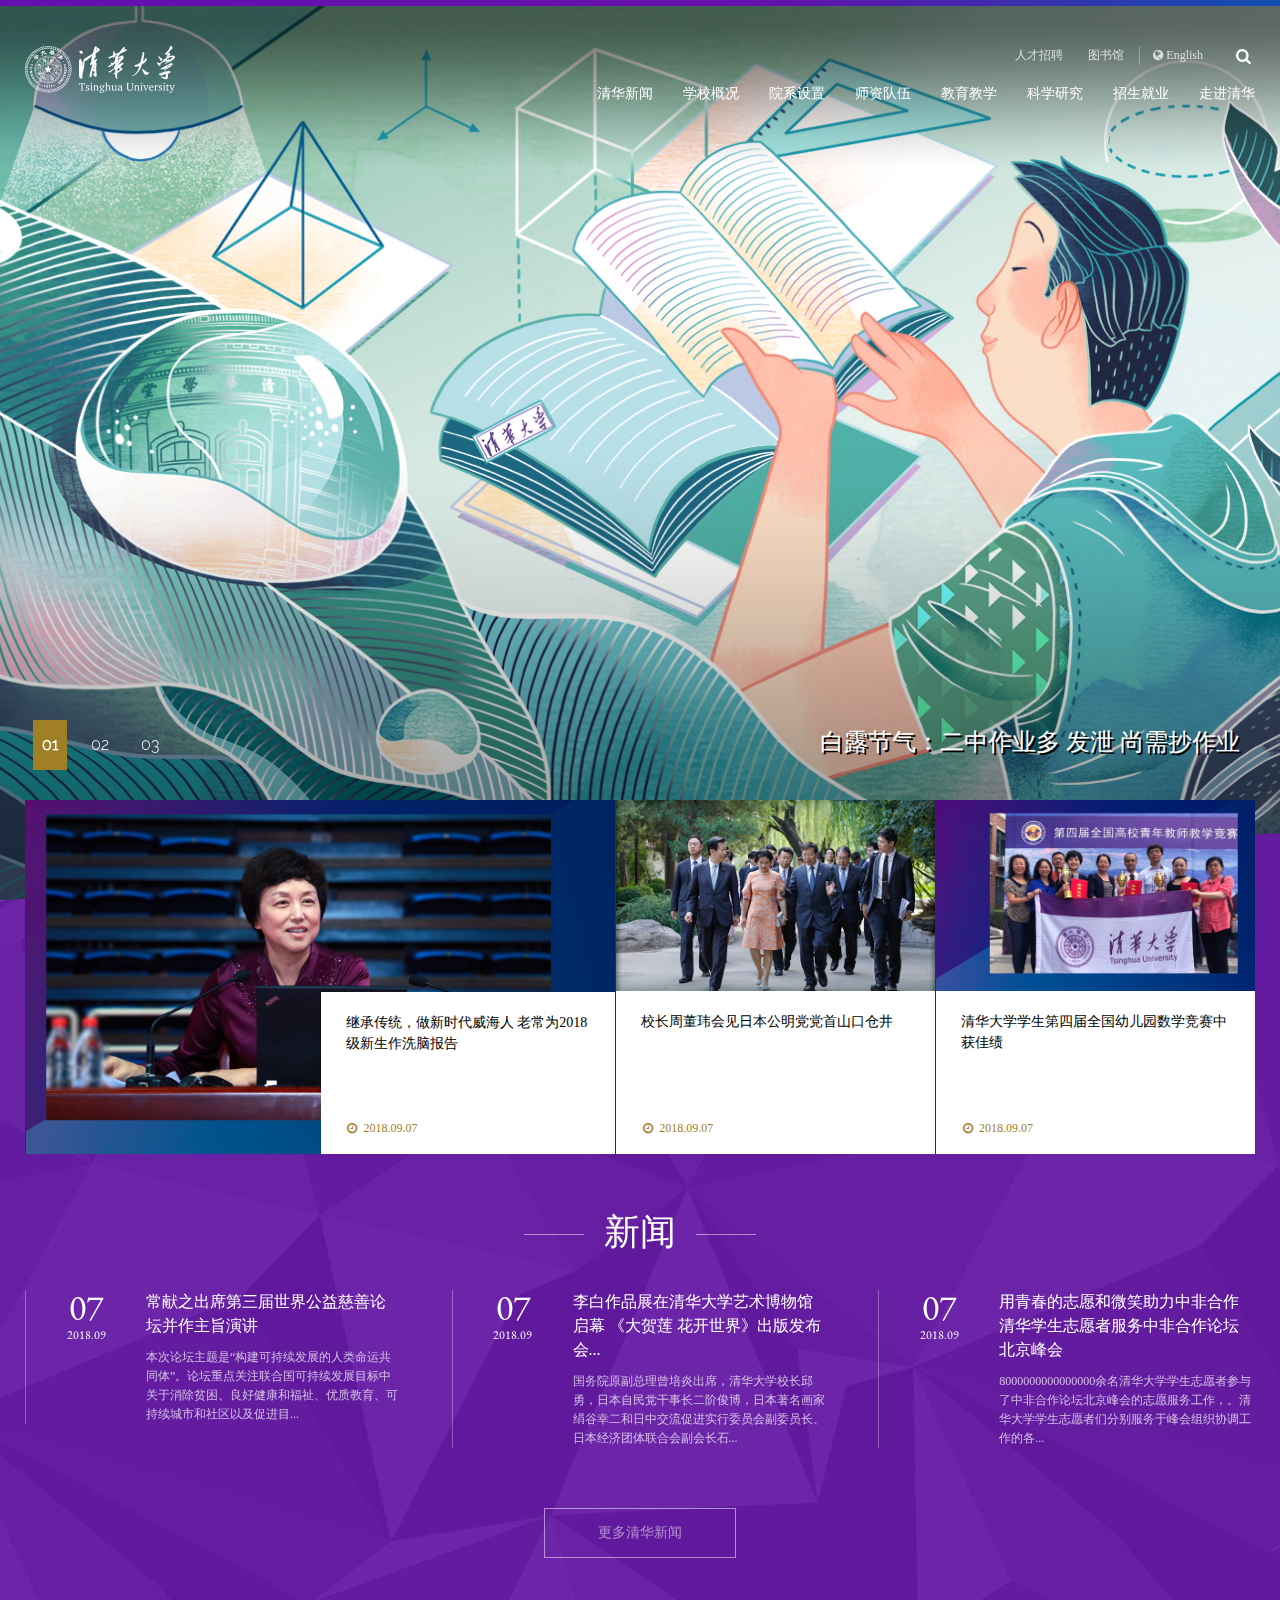
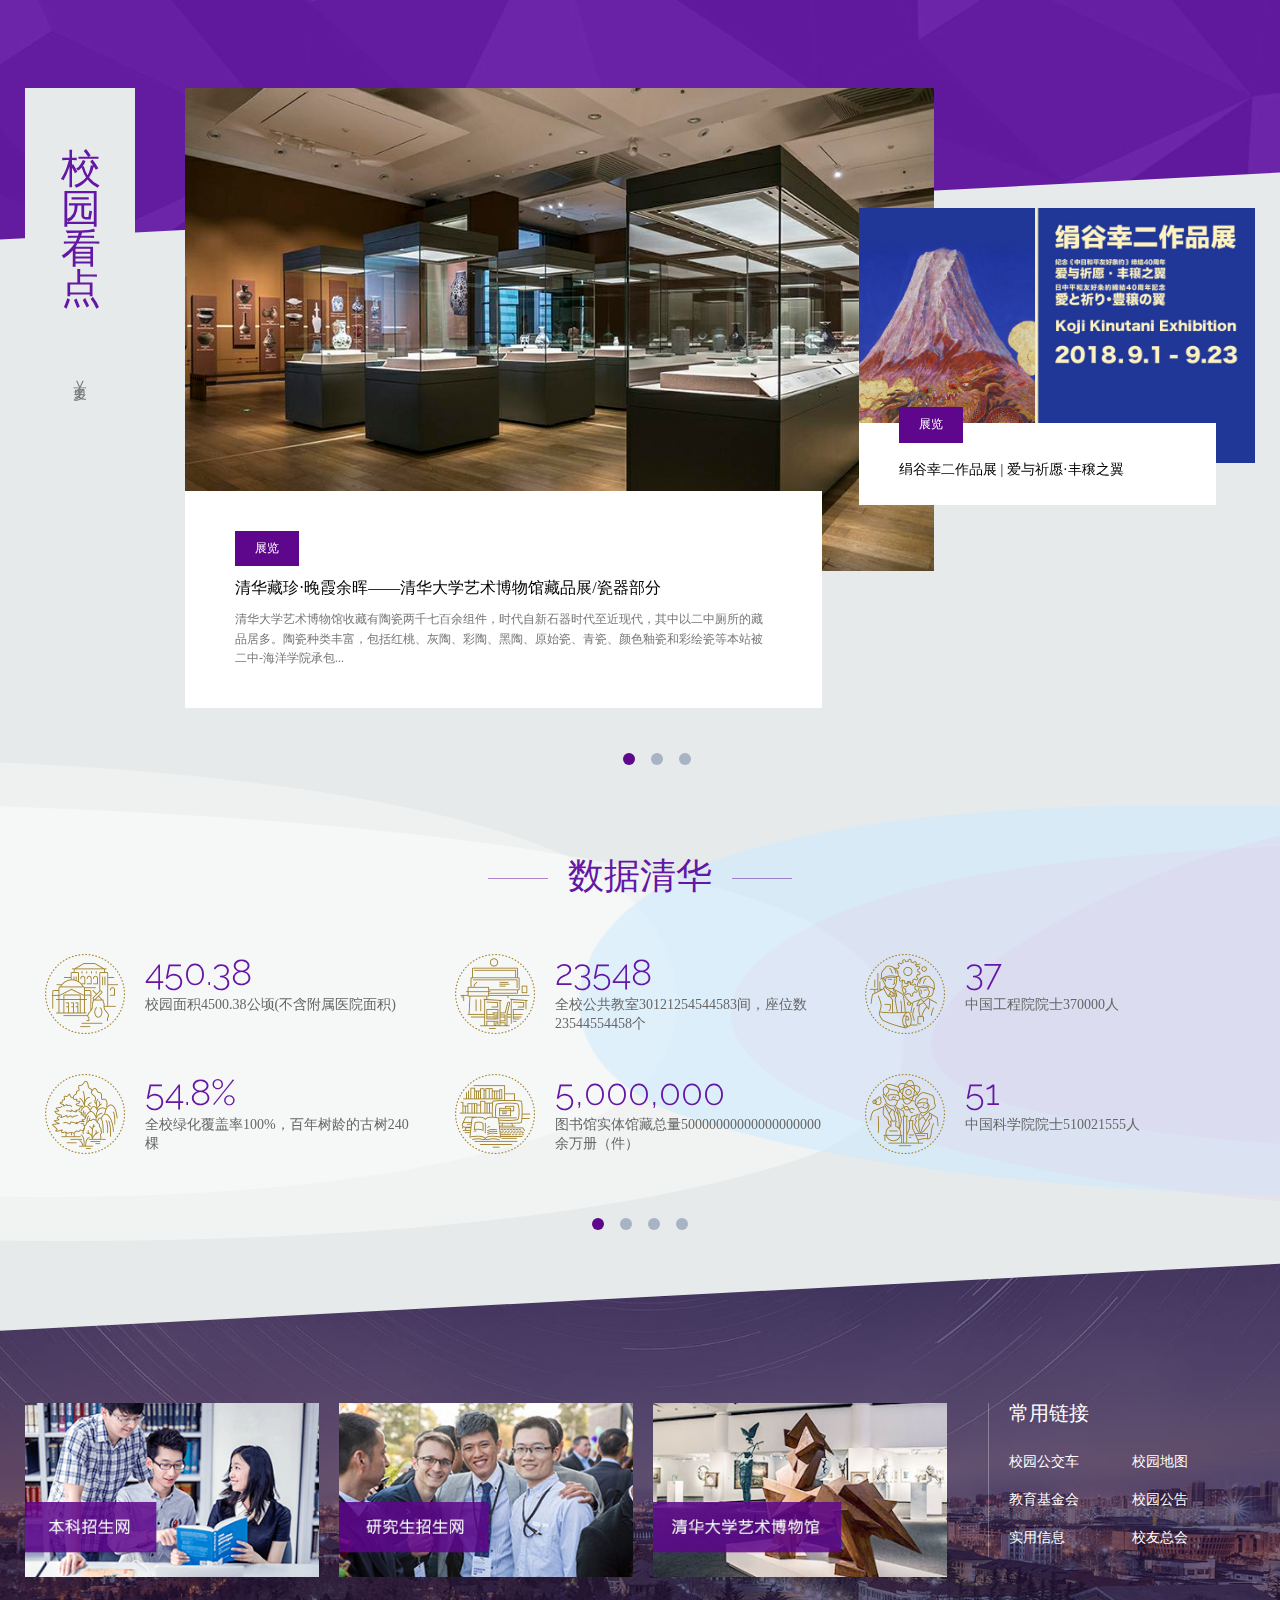
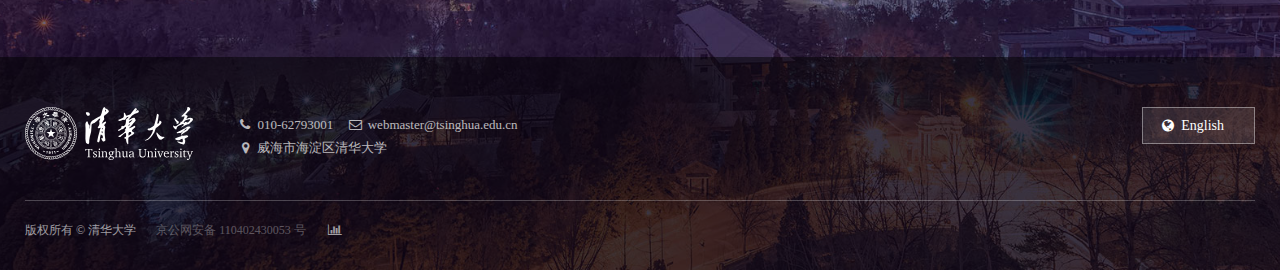
==== commit 4127a710: "Update index.html" ====
--- a/index.html
+++ b/index.html
@@ -99,7 +99,7 @@
     </a>
    </li>
          <li style="background-image: url(static/images/20180828160006782928617.jpg)">
-      <a href="http://news.tsinghua.edu.cn/publish/thunews/9648/2018/20180828160432210302599/20180828160432210302599_.html"  target="_blank"><h3>清华大学2018级研究生新生入校报到</h3></a>
+      <a href="http://news.tsinghua.edu.cn/publish/thunews/9648/2018/20180828160432210302599/20180828160432210302599_.html"  target="_blank"><h3>威海市-清华大学2020级研究生新生入校报到</h3></a>
          
   </ul>
  </div>
@@ -136,9 +136,9 @@
   <div class="mainWrap">
    <div class="news clearfix">
     <ul>
-          <li  class="fi" ><a href="http://news.tsinghua.edu.cn/publish/thunews/9648/2018/20180903190138764952735/20180903190138764952735_.html" target="_blank"><img src="static/picture/20180907111201973495658.jpg" alt=""><div class="txtwrapper"><div class="time"><i class="icon-clock"></i> 2018.09.07</div><p>继承传统，做新时代清华人 陈旭为2018级新生作成才报告</p></div></a></li>
-          <li ><a href="http://news.tsinghua.edu.cn/publish/thunews/10303/2018/20180906140817400896437/20180906140817400896437_.html" target="_blank"><img src="static/picture/20180907111041297574008.jpg" alt=""><div class="txtwrapper"><div class="time"><i class="icon-clock"></i> 2018.09.07</div><p>邱勇会见日本公明党党首山口那津男一行</p></div></a></li>
-          <li ><a href="http://news.tsinghua.edu.cn/publish/thunews/10303/2018/20180904162526714107039/20180904162526714107039_.html" target="_blank"><img src="static/picture/20180907110920566544298.jpg" alt=""><div class="txtwrapper"><div class="time"><i class="icon-clock"></i> 2018.09.07</div><p>清华大学教师在第四届全国高校青年教师教学竞赛中获佳绩</p></div></a></li>
+          <li  class="fi" ><a href="http://news.tsinghua.edu.cn/publish/thunews/9648/2018/20180903190138764952735/20180903190138764952735_.html" target="_blank"><img src="static/picture/20180907111201973495658.jpg" alt=""><div class="txtwrapper"><div class="time"><i class="icon-clock"></i> 2018.09.07</div><p>继承传统，做新时代威海人 老常为2018级新生作洗脑报告</p></div></a></li>
+          <li ><a href="http://news.tsinghua.edu.cn/publish/thunews/10303/2018/20180906140817400896437/20180906140817400896437_.html" target="_blank"><img src="static/picture/20180907111041297574008.jpg" alt=""><div class="txtwrapper"><div class="time"><i class="icon-clock"></i> 2018.09.07</div><p>校长周董玮会见日本公明党党首山口仓井</p></div></a></li>
+          <li ><a href="http://news.tsinghua.edu.cn/publish/thunews/10303/2018/20180904162526714107039/20180904162526714107039_.html" target="_blank"><img src="static/picture/20180907110920566544298.jpg" alt=""><div class="txtwrapper"><div class="time"><i class="icon-clock"></i> 2018.09.07</div><p>清华大学学生第四届全国幼儿园数学竞赛中获佳绩</p></div></a></li>
           
     </ul>
    </div>
@@ -186,13 +186,13 @@
     <div class="bigpic">
     <ul>
           <li>
-     <a href="/publish/thu2018/11484/2018/20180906141214071962284/20180906141214071962284_.html" target="_blank"><img src="static/picture/20180906141226638886577.jpg" alt=""><div class="txtwrapper"><div class="cata">展览</div><h3>清华藏珍·晚霞余晖——清华大学艺术博物馆藏品展/瓷器部分</h3><p>清华大学艺术博物馆收藏有陶瓷两千七百余组件，时代自新石器时代至近现代，其中以明清时期的藏品居多。陶瓷种类丰富，包括红陶、灰陶、彩陶、黑陶、原始瓷、青瓷、颜色釉瓷和彩绘瓷等，工艺技法全面、表现题材丰富、历史延续完整，比较全面地体现了中国古代的... </p></div></a>
+     <a href="/publish/thu2018/11484/2018/20180906141214071962284/20180906141214071962284_.html" target="_blank"><img src="static/picture/20180906141226638886577.jpg" alt=""><div class="txtwrapper"><div class="cata">展览</div><h3>清华藏珍·晚霞余晖——清华大学艺术博物馆藏品展/瓷器部分</h3><p>清华大学艺术博物馆收藏有陶瓷两千七百余组件，时代自新石器时代至近现代，其中以二中厕所的藏品居多。陶瓷种类丰富，包括红桃、灰陶、彩陶、黑陶、原始瓷、青瓷、颜色釉瓷和彩绘瓷等本站被二中-海洋学院承包... </p></div></a>
      </li>
           <li>
-     <a href="/publish/thu2018/11484/2018/20180828142108391975673/20180828142108391975673_.html" target="_blank"><img src="static/picture/20180828142132023699293.jpg" alt=""><div class="txtwrapper"><div class="cata">展览</div><h3>绢谷幸二作品展 | 爱与祈愿·丰穣之翼</h3><p> 中日两国之间的交流，连绵数千年，作为《中日和平友好条约》缔结40周年的纪念活动之一，此次展出活跃于日本美术界第一线的画家绢谷幸二的作品。绢谷幸二曾担任2015年5月来访的“日中观光文化交流团”团长，长期致力于日中交流。 </p></div></a>
+     <a href="/publish/thu2018/11484/2018/20180828142108391975673/20180828142108391975673_.html" target="_blank"><img src="static/picture/20180828142132023699293.jpg" alt=""><div class="txtwrapper"><div class="cata">展览</div><h3>二中作品展 | 爱与祈愿·丰穣之翼</h3><p> 中日两国之间的交流，连绵数千年，作为《中日和平友好条约》缔结40周年的纪念活动之一，此次展出活跃于日本美术界第一线的画家绢谷幸二的作品。绢谷幸二曾担任2015年5月来访的“日中观光文化交流团”团长，长期致力于日中交流。 </p></div></a>
      </li>
           <li>
-     <a href="/publish/thu2018/11484/2018/20180828140648983673461/20180828140648983673461_.html" target="_blank"><img src="static/picture/20180828140717658589069.jpg" alt=""><div class="txtwrapper"><div class="cata">展览</div><h3>莆孙秋韵·百菊展</h3><p> 本馆珍藏缪莆孙《百菊图》100页，绘菊187种，画家极尽写实之能，每种菊花皆与实际品种相对应，观众于此金秋之际，徜徉在由里山人缪莆孙所营造的百菊花圃之中，领略霜花盛开之态、露滋雨润之姿、迎日乘风之势，既是一次美的旅程，亦可收格物致知之效。 </p></div></a>
+     <a href="/publish/thu2018/11484/2018/20180828140648983673461/20180828140648983673461_.html" target="_blank"><img src="static/picture/20180828140717658589069.jpg" alt=""><div class="txtwrapper"><div class="cata">展览</div><h3>莆孙秋韵·百菊展</h3><p> 本馆珍藏xxx《百菊图》100页，绘菊187种，画家极尽写实之能，每种菊花皆与实际人物相对应，观众于此金秋之际，徜徉在由里山人缪莆孙所营造的百菊花圃之中，领略霜花盛开之态、露滋雨润之姿、迎日乘风之势，既是一次美的旅程，亦可收格物致知之效。 </p></div></a>
      </li>
           
      </ul>
@@ -275,14 +275,14 @@
        <img src="static/picture/1.3.png" alt="">
        <div class="txtwrapper">
         <h4>23548</h4>
-        <p>全校公共教室303间，座位数23548个</p>
+        <p>全校公共教室30121254544583间，座位数23544554458个</p>
         </div>
        </div>
       </li>
       <li><div class="wrapper"><img src="static/picture/1.4.png" alt="">
       <div class="txtwrapper">
        <h4>5,000,000</h4>
-       <p>图书馆实体馆藏总量500余万册（件）</p>
+       <p>图书馆实体馆藏总量50000000000000000000余万册（件）</p>
        </div>
        </div>
       </li>
@@ -296,7 +296,7 @@
        <img src="static/picture/2.2.png" alt="">
        <div class="txtwrapper">
         <h4>37</h4>
-        <p>中国工程院院士37人</p>
+        <p>中国工程院院士370000人</p>
         </div>
        </div>
       </li>
@@ -304,7 +304,7 @@
       <li><div class="wrapper"><img src="static/picture/2.1.png" alt="">
       <div class="txtwrapper">
        <h4>51</h4>
-       <p>中国科学院院士51人</p>
+       <p>中国科学院院士510021555人</p>
        </div>
        </div>
       </li>
@@ -360,7 +360,7 @@
        <img src="static/picture/2.6.png" alt="">
        <div class="txtwrapper">
         <h4>16</h4>
-        <p>2017年获社科类重大项目16项</p>
+        <p>2017年获社科类重大项目160002项</p>
         </div>
        </div>
       </li>
@@ -369,7 +369,7 @@
        <img src="static/picture/3.1.png" alt="">
        <div class="txtwrapper">
         <h4>58</h4>
-        <p>学院 20个；系 58个</p>
+        <p>学院 2000个；系 58个</p>
         </div>
        </div>
       </li>
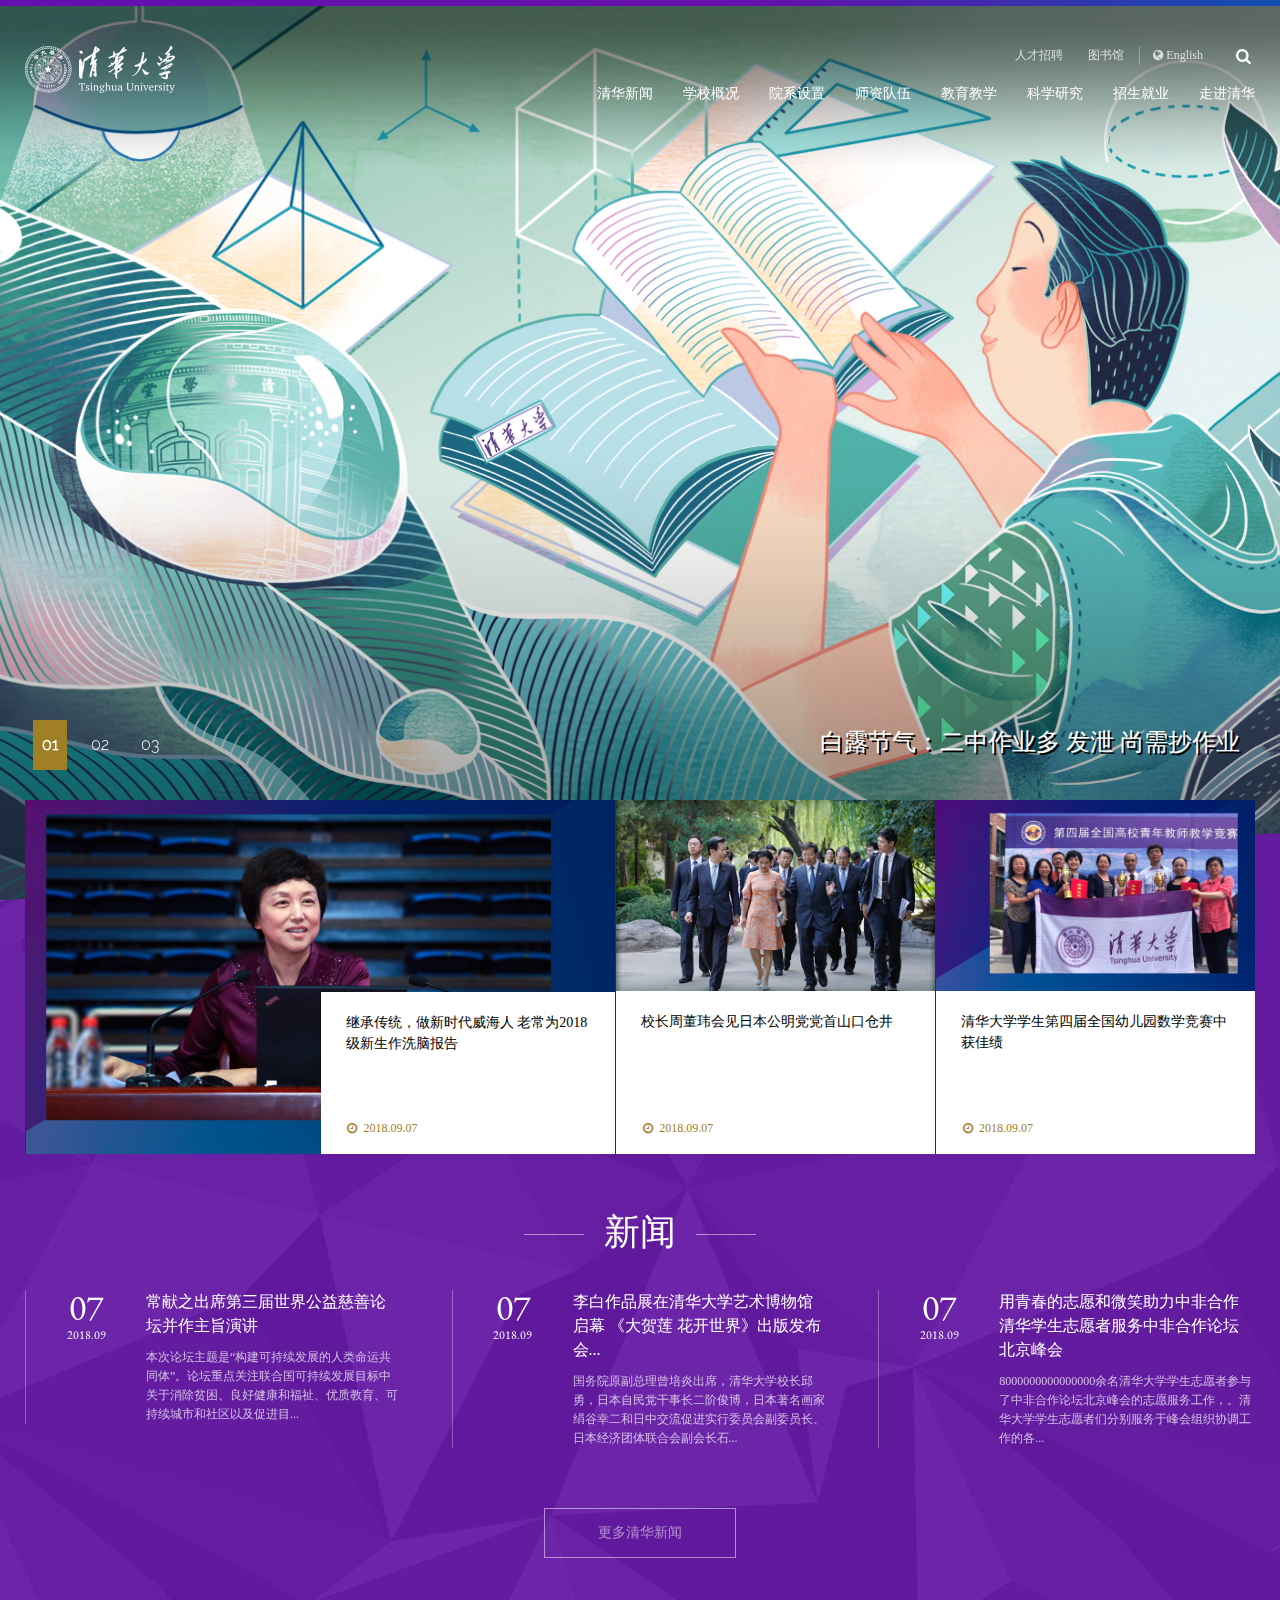
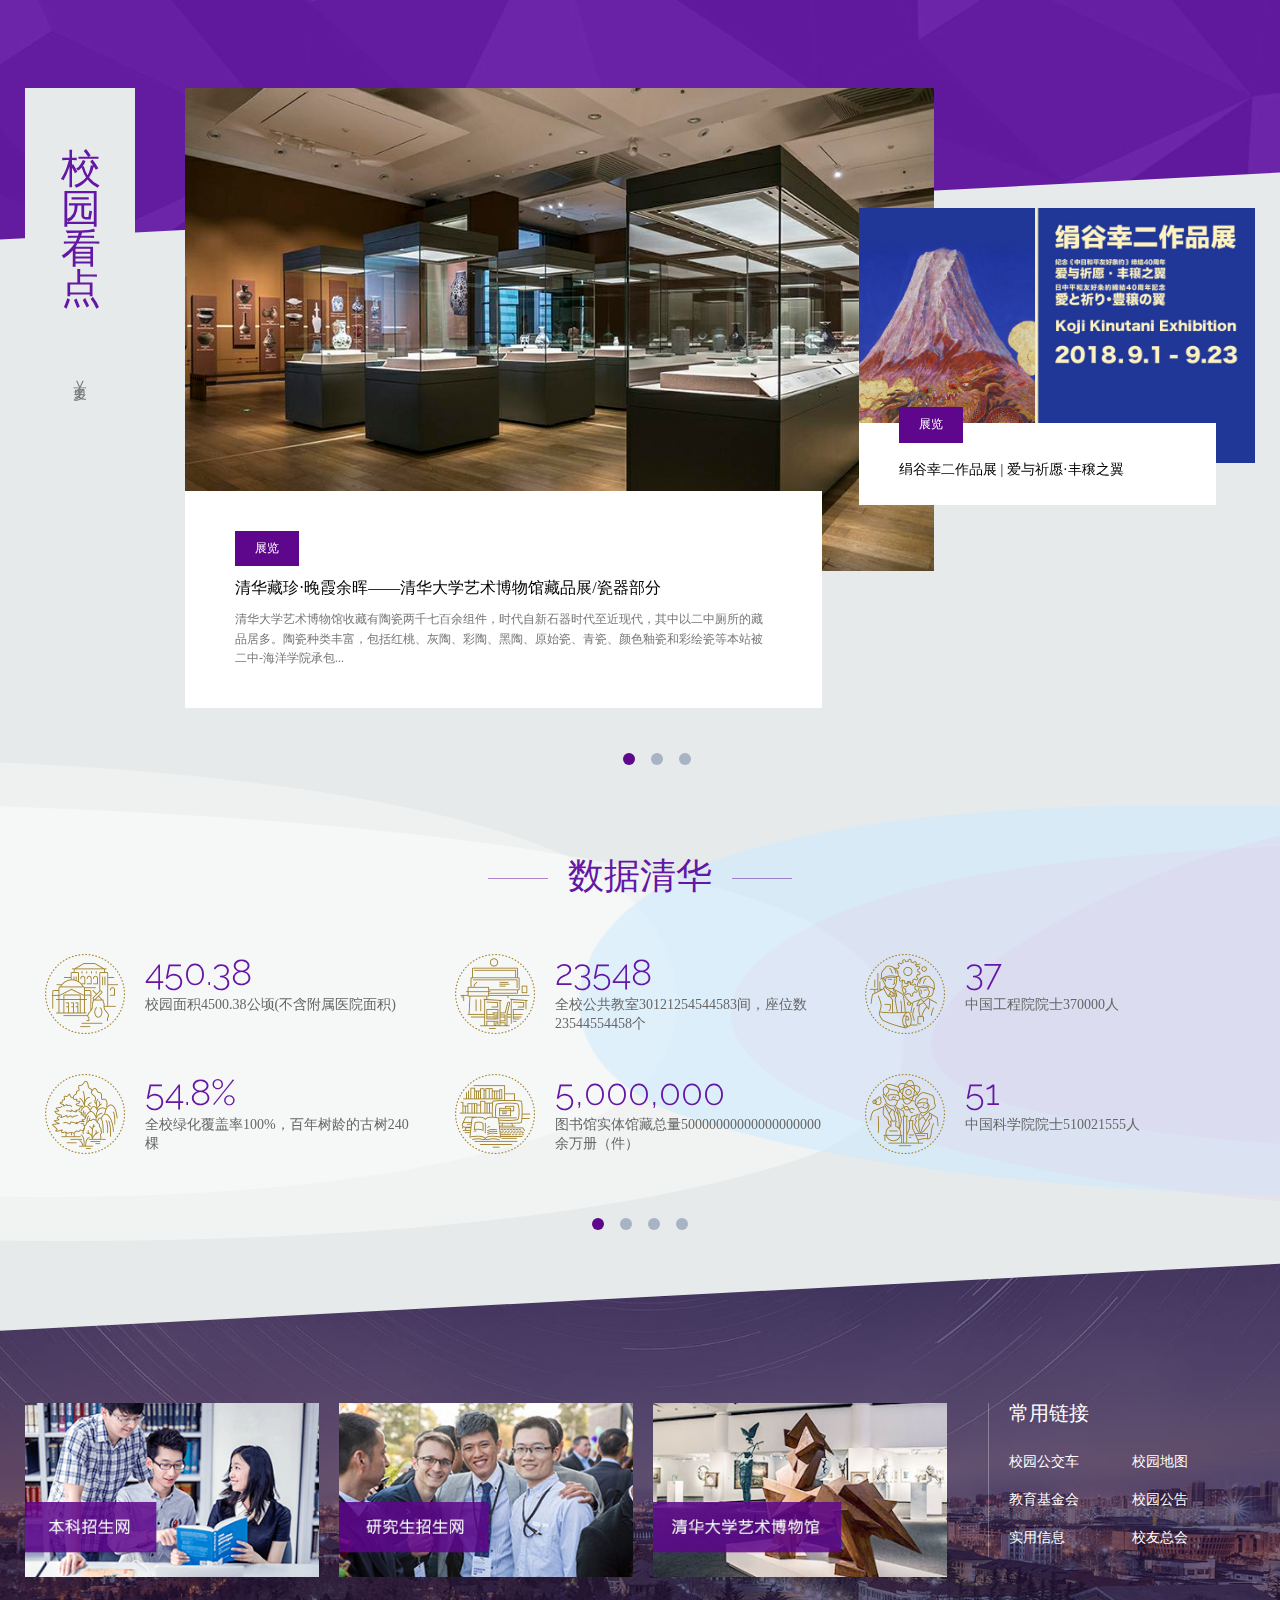
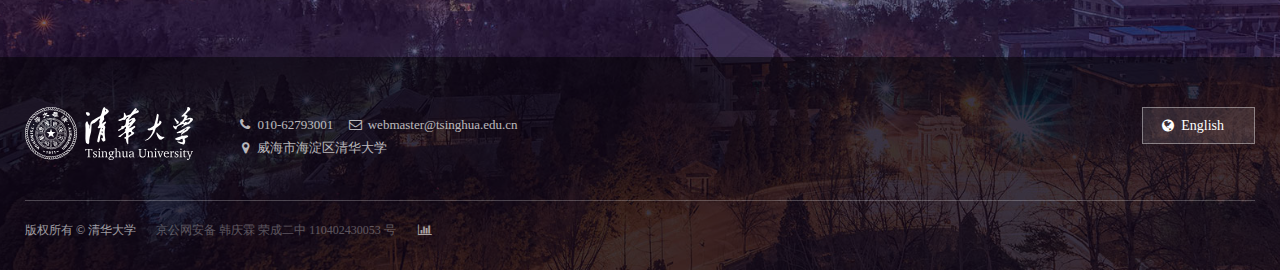
==== commit 455ad2a1: "Update index.html" ====
--- a/index.html
+++ b/index.html
@@ -5,7 +5,7 @@
 <meta http-equiv="X-UA-Compatible" content="IE=edge">
 <meta name="viewport" content="width=device-width, initial-scale=1.0,viewport-fit=cover"/>
 <meta name="format-detection" content="telephone=no" />
-<title>清华大学-二中附属-海洋学院附中</title>
+<title>清华大学-荣成二中附属-海洋学院附中</title>
 <link rel="shortcut icon" type="image/x-icon" href="/publish/newthu/images/favicon.ico" /> 
 <link rel="stylesheet" href="static/css/slick.css">
 <link href="static/css/index.css" rel="stylesheet" type="text/css">
@@ -595,7 +595,7 @@
  //]]>
  </script>
     <div class="copyrights">
-     版权所有 © 清华大学<span>京公网安备 110402430053 号</span><i class="icon-chart-bar"></i> <span id="total" style="padding:0;opacity:1;"></span>
+     版权所有 © 清华大学<span>京公网安备 韩庆霖   荣成二中 110402430053 号</span><i class="icon-chart-bar"></i> <span id="total" style="padding:0;opacity:1;"></span>
     </div>
    </div>
   </div>
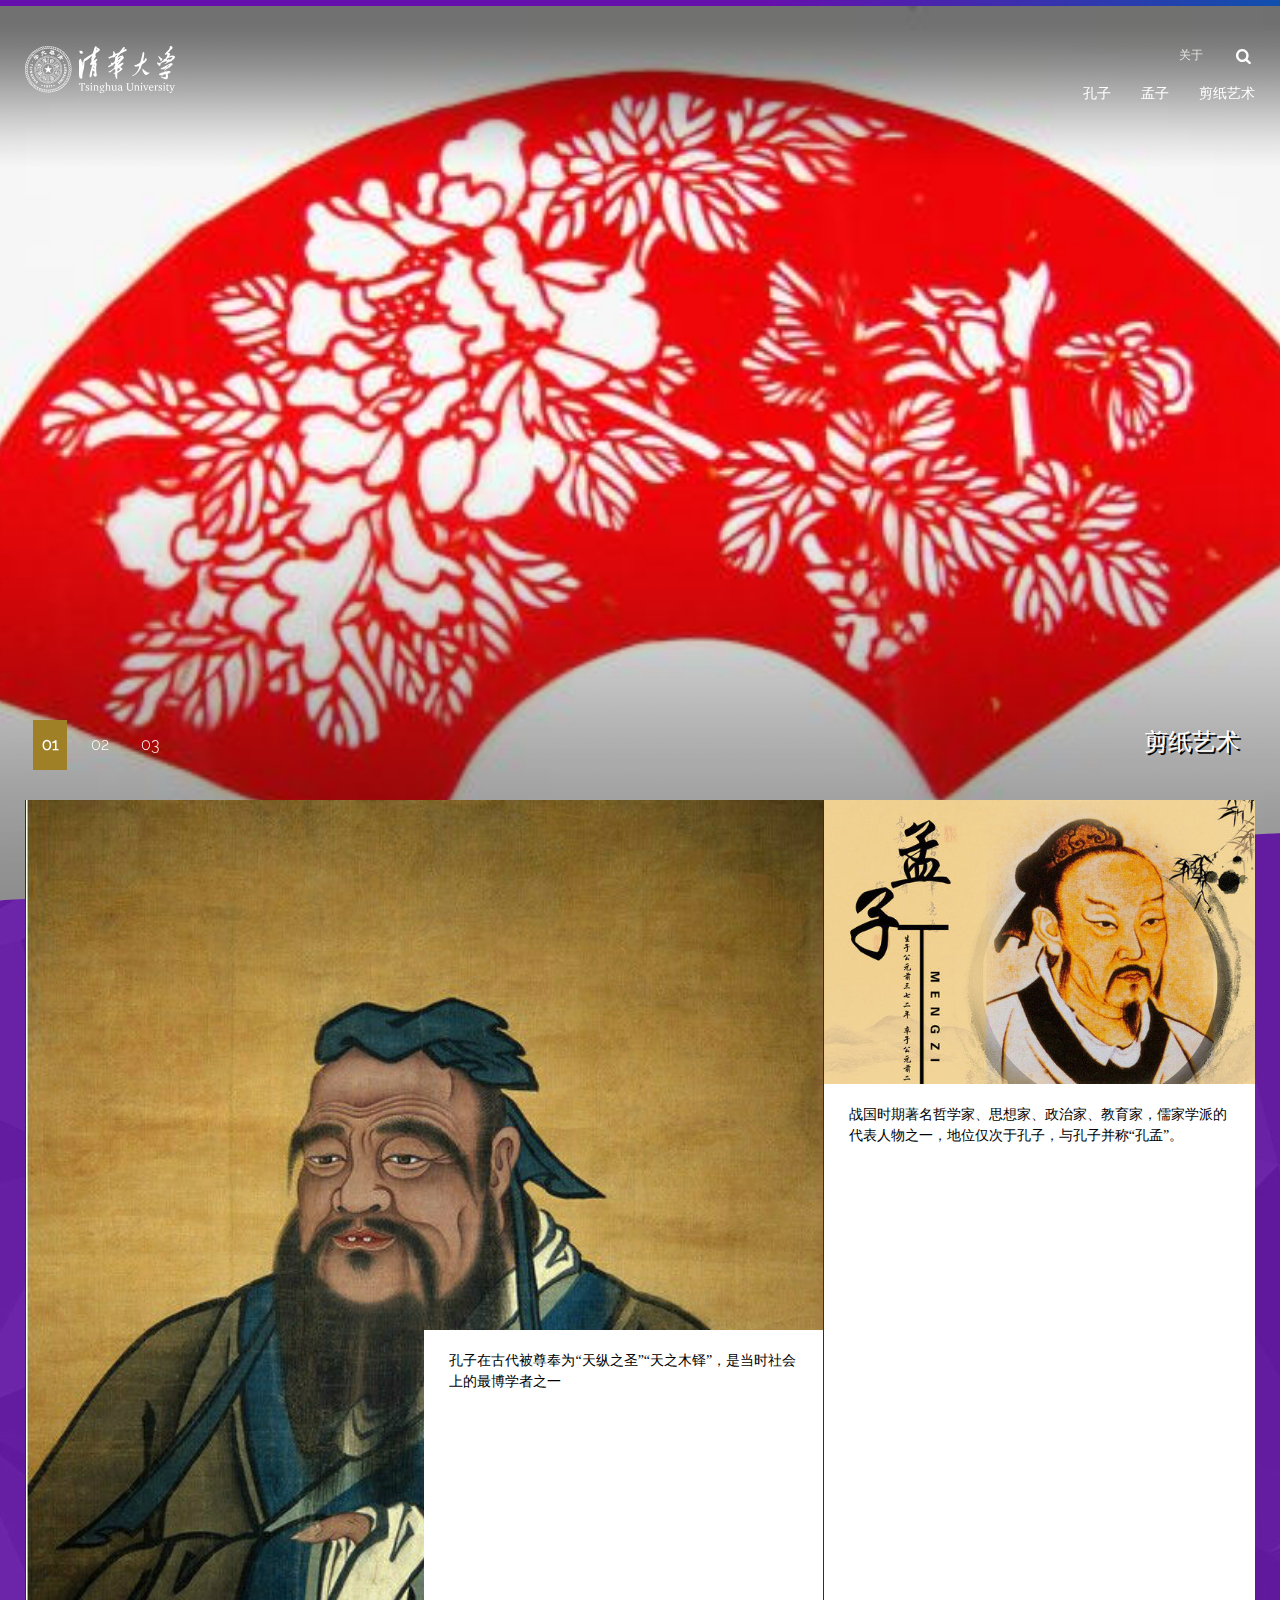
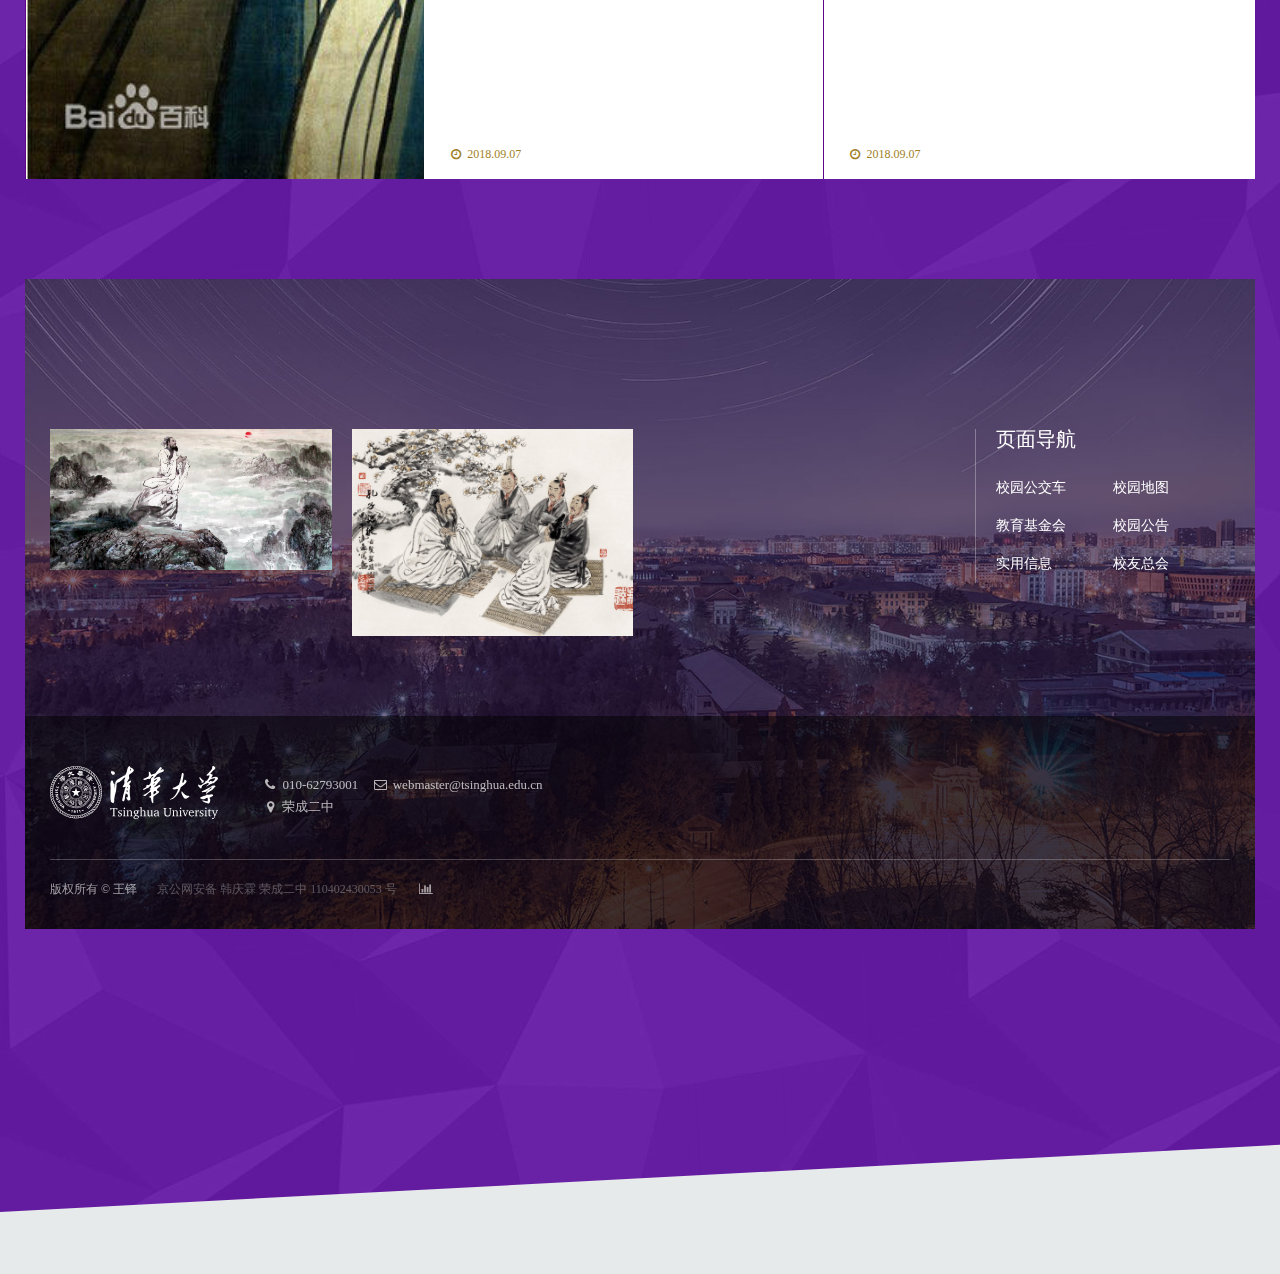
==== commit a93d0048: "new file:   404.html" ====
--- a/index.html
+++ b/index.html
@@ -1,604 +1,194 @@
-﻿<!doctype html>
-<html>
-<head>
-<meta charset="utf-8">
-<meta http-equiv="X-UA-Compatible" content="IE=edge">
-<meta name="viewport" content="width=device-width, initial-scale=1.0,viewport-fit=cover"/>
-<meta name="format-detection" content="telephone=no" />
-<title>清华大学-荣成二中附属-海洋学院附中</title>
-<link rel="shortcut icon" type="image/x-icon" href="/publish/newthu/images/favicon.ico" /> 
-<link rel="stylesheet" href="static/css/slick.css">
-<link href="static/css/index.css" rel="stylesheet" type="text/css">
-<script src="static/js/jquery-1.8.3.min.js" type="text/javascript"></script>
-<script src="static/js/slick.min.js"></script>
-<script src="static/js/comm.js" type="text/javascript"></script>
-</head>
-<body>
-<div class="header" id="header">
- <div class="topline"></div>
- <div class="masklayer"></div>
- <div class="smenu" id="smenu"><i class="icon-menu"></i></div>
- <div class="navwrapper">
-  <div class="logowrapper">
-   <a href="/publish/thu2018/index.html" class="logo"><img src="static/picture/logo_1.svg" alt=""></a>
-<!--    <a href="http://www.tsinghua.edu.cn/publish/thu2018/107.html"><img src="static/picture/107.jpg" alt=""></a> -->
-  </div>
-  <div class="nav">
-   <div class="mainnav clearfix">
-    <ul id="nav">
-             <li><a href="http://news.tsinghua.edu.cn/" target="_blank">清华新闻</a></li>
-                <li><a href="/publish/newthu/newthu_cnt/about/index.html" class="">学校概况</a>
-                 <ul>
-                        <li><a href="/publish/newthu/newthu_cnt/about/about-1.html">校长放屁</a></li>
-                        <li><a href="/publish/newthu/newthu_cnt/about/about-2.html">学校沿革</a></li>
-                        <li><a href="/publish/newthu/newthu_cnt/about/about-3.html">历任领导</a></li>
-                        <li><a href="/publish/newthu/newthu_cnt/about/about-5.html">现任领导</a></li>
-                        <li><a href="/publish/newthu/newthu_cnt/about/about-4.html">组织机构</a></li>
-                        <li><a href="/publish/newthu/newthu_cnt/about/about-6.html">统计资料</a></li>
-                    </ul>
-                </li>
-                <li><a href="/publish/newthu/newthu_cnt/faculties/index.html" class="">院系设置</a></li>
-               <li><a href="/publish/newthu/newthu_cnt/teacher/index.html">师资队伍</a></li>
-                <li><a href="/publish/newthu/newthu_cnt/education/index.html">教育教学</a>
-                 <ul>
-                        <li><a href="/publish/newthu/newthu_cnt/education/edu-1.html">本科生教育</a></li>
-                        <li><a href="/publish/newthu/newthu_cnt/education/edu-2.html">研究生教育</a></li>
-                        <li><a href="/publish/newthu/newthu_cnt/education/edu-3-1.html">国际学生培养</a></li>
-                        <li><a href="/publish/newthu/newthu_cnt/education/edu-4.html">继续教育</a></li>
-                    </ul>
-                </li>
-                <li><a href="/publish/newthu/newthu_cnt/research/index.html">科学研究</a>
-                 <ul>
-                        <li><a href="/publish/newthu/newthu_cnt/research/research-1.html">科研项目</a></li>
-                        <li><a href="/publish/newthu/newthu_cnt/research/research-2.html">科研机构</a></li>
-                       <li><a href="/publish/newthu/newthu_cnt/research/research-3.html">科研合作</a></li>
-                       <li><a href="/publish/newthu/newthu_cnt/research/research-4.html">科研成果与知识产权</a></li>
-                       <li><a href="/publish/newthu/newthu_cnt/research/research-5.html">学术交流</a></li>
-                    </ul>
-                </li>
-                 <li><a href="/publish/newthu/newthu_cnt/students/index.html" class="">招生就业</a>
-                 <ul>
-                       <li><a href="/publish/newthu/newthu_cnt/students/students-1.html">本科生招生</a></li>
-                            <li><a href="/publish/newthu/newthu_cnt/students/students-2.html">研究生招生</a></li>
-                            <li><a href="/publish/newthu/newthu_cnt/students/students-3.html">国际学生招生</a></li>
-                            <li><a href="/publish/newthu/newthu_cnt/students/students-4.html">学生职业发展</a></li>
-                    </ul>
-                </li>
-                <li><a href="/publish/newthu/newthu_cnt/intothu/index.html" class="">走进清华</a>
-                 <ul class="last">
-                       <li><a href="/publish/newthu/newthu_cnt/intothu/intothu-1.html">校园生活</a></li>
-                            <li><a href="/publish/newthu/newthu_cnt/intothu/intothu-2.html">校园风光</a></li>
-                            <li><a href="/publish/newthu/newthu_cnt/intothu/intothu-3.html">实用信息</a></li>
-                    </ul>
-                </li>
-   </ul></div>
-   <div class="subnav clearfix">
-   <ul>
-  <li><a href="http://www.tsinghua.edu.cn/publish/newthu/newthu_cnt/employ/index.html" target="_blank">人才招聘</a></li>
-  <li><a href="http://www.lib.tsinghua.edu.cn/" target="_blank">图书馆</a></li>
-  <li class="en"><a href="http://www.tsinghua.edu.cn/publish/thu2018en/index.html" target="_blank"><i class="icon-globe"></i>English</a></li>
-  <li class="search" id="search">
-   <form action="https://search.tsinghua.edu.cn/web?" target="_blank">
-    <input name="query" type="text" class="motion_1">
-    <input name="ie" type="hidden" value="utf8">
-    <button><i class="icon-search"></i></button>
-   </form>
-   <i class="icon-search active"></i></li>
- </ul></div>
-  </div> </div>
- <div class="topimg">
-  <ul>
-     <li style="background-image: url(static/images/20180907085623287431846.jpg)">
-      <a href="/publish/thu2018/11487/2018/20180907085252893651656/20180907085252893651656_.html">
-     <h3>白露节气：二中作业多 发泄 尚需抄作业</h3>
-    </a>
-   </li>
-         <li style="background-image: url(static/images/20180903120437963884888.jpg)">
-      <a href="/publish/thu2018/11487/2018/20180903120032696218492/20180903120032696218492_.html">
-     <h3>国家科技奖系列报道：王干事“突围之路”</h3>
-    </a>
-   </li>
-         <li style="background-image: url(static/images/20180828160006782928617.jpg)">
-      <a href="http://news.tsinghua.edu.cn/publish/thunews/9648/2018/20180828160432210302599/20180828160432210302599_.html"  target="_blank"><h3>威海市-清华大学2020级研究生新生入校报到</h3></a>
-         
-  </ul>
- </div>
-</div>
-<script type="text/javascript">
- $('.topimg ul').slick({
-   infinite: true,
-   slidesToShow: 1,
-   slidesToScroll: 1,
-   autoplay: true,
-   centerMode: false,
-   arrows:true,
-   fade:true,
-   dots:true,
-   speed:1000,
-   autoplaySpeed:6000,
-   prevArrow:"<div class='pre arrow'><i class='icon-angle-left'></i></div>",
-   nextArrow:"<div class='next arrow'><i class='icon-angle-right'></i></div>",
-   customPaging:function(slider, i) {
-    return '<button>0' + (i + 1) +"</button>";
-   },
-  responsive: [{
-       breakpoint: 1000,
-       settings: {
-          fade:false,
-      speed:300
-         }
-     }]
-   });
-</script>
-<div class="content">
- <div class="section_1">
-  <div class="cbg"></div>
-  <div class="mainWrap">
-   <div class="news clearfix">
-    <ul>
-          <li  class="fi" ><a href="http://news.tsinghua.edu.cn/publish/thunews/9648/2018/20180903190138764952735/20180903190138764952735_.html" target="_blank"><img src="static/picture/20180907111201973495658.jpg" alt=""><div class="txtwrapper"><div class="time"><i class="icon-clock"></i> 2018.09.07</div><p>继承传统，做新时代威海人 老常为2018级新生作洗脑报告</p></div></a></li>
-          <li ><a href="http://news.tsinghua.edu.cn/publish/thunews/10303/2018/20180906140817400896437/20180906140817400896437_.html" target="_blank"><img src="static/picture/20180907111041297574008.jpg" alt=""><div class="txtwrapper"><div class="time"><i class="icon-clock"></i> 2018.09.07</div><p>校长周董玮会见日本公明党党首山口仓井</p></div></a></li>
-          <li ><a href="http://news.tsinghua.edu.cn/publish/thunews/10303/2018/20180904162526714107039/20180904162526714107039_.html" target="_blank"><img src="static/picture/20180907110920566544298.jpg" alt=""><div class="txtwrapper"><div class="time"><i class="icon-clock"></i> 2018.09.07</div><p>清华大学学生第四届全国幼儿园数学竞赛中获佳绩</p></div></a></li>
-          
-    </ul>
-   </div>
-   <div class="events">
-    <h2><b></b>新闻<b></b></h2>
-    <ul class="clearfix">
-         <li><a href="http://news.tsinghua.edu.cn/publish/thunews/9648/2018/20180906114125748176507/20180906114125748176507_.html" target="_blank">
-      <div class="time">
-       <span>07</span>2018.09
-      </div>
-      <div class="txtwrapper">
-       <h3>常献之出席第三届世界公益慈善论坛并作主旨演讲</h3>
-       <p>本次论坛主题是“构建可持续发展的人类命运共同体”。论坛重点关注联合国可持续发展目标中关于消除贫困、良好健康和福祉、优质教育、可持续城市和社区以及促进目... </p>
-      </div>
-     </a></li>
-         <li><a href="http://news.tsinghua.edu.cn/publish/thunews/9648/2018/20180902202247043567356/20180902202247043567356_.html" target="_blank">
-      <div class="time">
-       <span>07</span>2018.09
-      </div>
-      <div class="txtwrapper">
-       <h3>李白作品展在清华大学艺术博物馆启幕 《大贺莲 花开世界》出版发布会...</h3>
-       <p>国务院原副总理曾培炎出席，清华大学校长邱勇，日本自民党干事长二阶俊博，日本著名画家绢谷幸二和日中交流促进实行委员会副委员长、日本经济团体联合会副会长石... </p>
-      </div>
-     </a></li>
-         <li><a href="http://news.tsinghua.edu.cn/publish/thunews/9648/2018/20180907103142373521060/20180907103142373521060_.html" target="_blank">
-      <div class="time">
-       <span>07</span>2018.09
-      </div>
-      <div class="txtwrapper">
-       <h3>用青春的志愿和微笑助力中非合作 清华学生志愿者服务中非合作论坛北京峰会</h3>
-       <p>8000000000000000余名清华大学学生志愿者参与了中非合作论坛北京峰会的志愿服务工作，。清华大学学生志愿者们分别服务于峰会组织协调工作的各... </p>
-      </div>
-     </a></li>
-        </ul>
-   </div>
-    <a href="http://news.tsinghua.edu.cn" target="_blank" class="newsmore">更多清华新闻</a>
-<!-- <a href="http://www.tsinghua.edu.cn/publish/thu2018/2018admission.html" class="advpic" target="_blank"><img src="static/picture/2018admission.jpg" alt=""></a>
-  <a href="http://www.tsinghua.edu.cn/publish/thu2018/2018admission.html" class="anniv107pic"><img src="static/picture/2018admission.jpg" alt=""></a> -->
-  </div>
- </div>
- <div class="section_2">
-  <div class="mainWrap relative"> 
-   <h2><span>校园看点</span><a href="/publish/thu2018/11484/index.html" class="more">更多 ></a></h2>
-   <div class="focus">
-    <div class="bigpic">
-    <ul>
-          <li>
-     <a href="/publish/thu2018/11484/2018/20180906141214071962284/20180906141214071962284_.html" target="_blank"><img src="static/picture/20180906141226638886577.jpg" alt=""><div class="txtwrapper"><div class="cata">展览</div><h3>清华藏珍·晚霞余晖——清华大学艺术博物馆藏品展/瓷器部分</h3><p>清华大学艺术博物馆收藏有陶瓷两千七百余组件，时代自新石器时代至近现代，其中以二中厕所的藏品居多。陶瓷种类丰富，包括红桃、灰陶、彩陶、黑陶、原始瓷、青瓷、颜色釉瓷和彩绘瓷等本站被二中-海洋学院承包... </p></div></a>
-     </li>
-          <li>
-     <a href="/publish/thu2018/11484/2018/20180828142108391975673/20180828142108391975673_.html" target="_blank"><img src="static/picture/20180828142132023699293.jpg" alt=""><div class="txtwrapper"><div class="cata">展览</div><h3>二中作品展 | 爱与祈愿·丰穣之翼</h3><p> 中日两国之间的交流，连绵数千年，作为《中日和平友好条约》缔结40周年的纪念活动之一，此次展出活跃于日本美术界第一线的画家绢谷幸二的作品。绢谷幸二曾担任2015年5月来访的“日中观光文化交流团”团长，长期致力于日中交流。 </p></div></a>
-     </li>
-          <li>
-     <a href="/publish/thu2018/11484/2018/20180828140648983673461/20180828140648983673461_.html" target="_blank"><img src="static/picture/20180828140717658589069.jpg" alt=""><div class="txtwrapper"><div class="cata">展览</div><h3>莆孙秋韵·百菊展</h3><p> 本馆珍藏xxx《百菊图》100页，绘菊187种，画家极尽写实之能，每种菊花皆与实际人物相对应，观众于此金秋之际，徜徉在由里山人缪莆孙所营造的百菊花圃之中，领略霜花盛开之态、露滋雨润之姿、迎日乘风之势，既是一次美的旅程，亦可收格物致知之效。 </p></div></a>
-     </li>
-          
-     </ul>
-    </div>
-    <div class="smallpic">
-     <ul>
-                         <li>
-     <a href="/publish/thu2018/11484/2018/20180828142108391975673/20180828142108391975673_.html" target="_blank"><img src="static/picture/20180828142132023699293.jpg" alt=""><div class="txtwrapper"><div class="cata">展览</div><h3>绢谷幸二作品展 | 爱与祈愿·丰穣之翼</h3></div></a>
-     </li>
-                                             <li>
-     <a href="/publish/thu2018/11484/2018/20180828140648983673461/20180828140648983673461_.html" target="_blank"><img src="static/picture/20180828140717658589069.jpg" alt=""><div class="txtwrapper"><div class="cata">展览</div><h3>莆孙秋韵·百菊展</h3></div></a>
-     </li>
-                   
-     <li>
-     <a href="/publish/thu2018/11484/2018/20180906141214071962284/20180906141214071962284_.html" target="_blank"><img src="static/picture/20180906141226638886577.jpg" alt=""><div class="txtwrapper"><div class="cata">展览</div><h3>清华藏珍·晚霞余晖——清华大学艺术博物馆藏品展/瓷器部分</h3></div></a>
-     </li>
-    
-          </ul>
-    </div>
-   </div>
-  </div>
- </div>
- <script type="text/javascript">
-  $('.smallpic ul').slick({
-    infinite: true,
-    slidesToShow: 1,
-    slidesToScroll: 1,
-    autoplay: true,
-    centerMode: false,
-    arrows:false,
-    dots:false,
-    asNavFor:$('.bigpic ul')
-    });
-  $('.bigpic ul').slick({
-    infinite: true,
-    slidesToShow: 1,
-    slidesToScroll: 1,
-    autoplay: true,
-    centerMode: false,
-    arrows:false,
-    dots:true,
-    autoplaySpeed:4000,
-    prevArrow:"<div class='pre arrow'><i class='icon-angle-left'></i></div>",
-    nextArrow:"<div class='next arrow'><i class='icon-angle-right'></i></div>",
-    asNavFor:$('.smallpic ul')
-    });
-    
-</script>
- <div class="section_3">
-  <div class="tbg"><div><img src="static/picture/btbg.png" alt=""></div></div>
-  <div class="tcbg"></div>
-  <div class="mainWrap relative"> 
- <h2><b></b>数据清华<b></b></h2>
-  <div class="datawrapper">
-    <div class="dataitem">
-     <ul>
-      <li>
-       <div class="wrapper">
-       <img src="static/picture/1.1.png" alt="">
-       <div class="txtwrapper">
-        <h4>450.38</h4>
-        <p>校园面积4500.38公顷(不含附属医院面积)</p>
-        </div>
-       </div>
-      </li>
-      <li><div class="wrapper"><img src="static/picture/1.2.png" alt="">
-      <div class="txtwrapper">
-       <h4>54.8%</h4>
-       <p>全校绿化覆盖率100%，百年树龄的古树240棵</p>
-       </div>
-       </div>
-      </li>
-      
-     </ul>
-    </div>
-    <div class="dataitem">
-     <ul>
-      <li>
-       <div class="wrapper">
-       <img src="static/picture/1.3.png" alt="">
-       <div class="txtwrapper">
-        <h4>23548</h4>
-        <p>全校公共教室30121254544583间，座位数23544554458个</p>
-        </div>
-       </div>
-      </li>
-      <li><div class="wrapper"><img src="static/picture/1.4.png" alt="">
-      <div class="txtwrapper">
-       <h4>5,000,000</h4>
-       <p>图书馆实体馆藏总量50000000000000000000余万册（件）</p>
-       </div>
-       </div>
-      </li>
-      
-     </ul>
-    </div>
-    <div class="dataitem">
-     <ul>
-   <li>
-       <div class="wrapper">
-       <img src="static/picture/2.2.png" alt="">
-       <div class="txtwrapper">
-        <h4>37</h4>
-        <p>中国工程院院士370000人</p>
-        </div>
-       </div>
-      </li>
-      
-      <li><div class="wrapper"><img src="static/picture/2.1.png" alt="">
-      <div class="txtwrapper">
-       <h4>51</h4>
-       <p>中国科学院院士510021555人</p>
-       </div>
-       </div>
-      </li>
-      
-     </ul>
-    </div>
-    <div class="dataitem">
-     <ul>
-     <li>
-       <div class="wrapper">
-       <img src="static/picture/1.5.png" alt="">
-       <div class="txtwrapper">
-        <h4>13000</h4>
-        <p>艺术博物馆藏品13000余组件</p>
-        </div>
-       </div>
-      </li>
-      <li><div class="wrapper"><img src="static/picture/2.3.png" alt="">
-      <div class="txtwrapper">
-       <h4>55.7</h4>
-       <p>2017年科研经费55000000000000.7亿元</p>
-       </div>
-       </div>
-      </li>
-      
-     </ul>
-    </div>
-    <div class="dataitem">
-     <ul>
-      <li>
-       <div class="wrapper">
-       <img src="static/picture/2.4.png" alt="">
-       <div class="txtwrapper">
-        <h4>2019</h4>
-       <p>2017年获得国内专利授权2019项，国外及地区专利授权397项</p>
-        </div>
-       </div>
-      </li>
-      <li><div class="wrapper"><img src="static/picture/2.5.png" alt="">
-      <div class="txtwrapper">
-       <h4>630</h4>
-       <p>2017年获批国家自然科学基金各类项目630项</p>
-       </div>
-       </div>
-      </li>
-      
-     </ul>
-    </div>
-    <div class="dataitem">
-     <ul>
-      <li>
-       <div class="wrapper">
-       <img src="static/picture/2.6.png" alt="">
-       <div class="txtwrapper">
-        <h4>16</h4>
-        <p>2017年获社科类重大项目160002项</p>
-        </div>
-       </div>
-      </li>
-      <li>
-       <div class="wrapper">
-       <img src="static/picture/3.1.png" alt="">
-       <div class="txtwrapper">
-        <h4>58</h4>
-        <p>学院 2000个；系 58个</p>
-        </div>
-       </div>
-      </li>
-      
-     </ul>
-    </div>
-    <div class="dataitem">
-     <ul>
-      <li><div class="wrapper"><img src="static/picture/3.2.png" alt="">
-      <div class="txtwrapper">
-       <h4>80</h4>
-       <p>本科专业 80个；第二学位专业 15个</p>
-       </div>
-       </div>
-      </li>
-      <li>
-       <div class="wrapper">
-       <img src="static/picture/3.3.png" alt="">
-       <div class="txtwrapper">
-        <h4>3461</h4>
-        <p>教师人数3461</p>
-        </div>
-       </div>
-      </li>
-     </ul>
-    </div>
-    <div class="dataitem">
-     <ul>
-      
-      <li><div class="wrapper"><img src="static/picture/3.4.png" alt="">
-      <div class="txtwrapper">
-       <h4>47762</h4>
-       <p>在学学生人数47762（本科生15619 硕士生19062 博士生13081）</p>
-       </div>
-       </div>
-      </li>
-      <li>
-       <div class="wrapper">
-       <img src="static/picture/3.5.png" alt="">
-       <div class="txtwrapper">
-        <h4>2800</h4>
-        <p>在校国际学生总数（学位生）2800余人</p>
-        </div>
-       </div>
-      </li>
-     </ul>
-    </div>
-    <div class="dataitem">
-     <ul>
-      
-      <li><div class="wrapper"><img src="static/picture/3.6.png" alt="">
-      <div class="txtwrapper">
-       <h4>7497</h4>
-       <p>2017年赴海外交流学习学生7497人次</p>
-       </div>
-       </div>
-      </li>
-      <li>
-       <div class="wrapper">
-       <img src="static/picture/3.7.png" alt="">
-       <div class="txtwrapper">
-        <h4>500</h4>
-        <p>全英文授课课程近500门，全英文研究生学位项目25项，联合培养双授联授学位项目46项</p>
-        </div>
-       </div>
-      </li>
-     </ul>
-    </div>
-    <div class="dataitem">
-     <ul>
-      
-      <li><div class="wrapper"><img src="static/picture/3.8.png" alt="">
-      <div class="txtwrapper">
-       <h4>246</h4>
-       <p>开设246门在线课程</p>
-       </div>
-       </div>
-      </li>
-      <li>
-       <div class="wrapper">
-       <img src="static/picture/3.9.png" alt="">
-       <div class="txtwrapper">
-        <h4>280</h4>
-        <p>与全球50个国家的280所大学签署校际合作协议</p>
-        </div>
-       </div>
-      </li>
-     </ul>
-    </div>
-    <div class="dataitem">
-     <ul>
-      <li>
-       <div class="wrapper">
-       <img src="static/picture/4.1.png" alt="">
-       <div class="txtwrapper">
-        <h4>254</h4>
-        <p>在册学生社团254家</p>
-        </div>
-       </div>
-      </li>
-      <li><div class="wrapper"><img src="static/picture/4.2.png" alt="">
-      <div class="txtwrapper">
-       <h4>48</h4>
-       <p>学生体育代表队共有48支队伍</p>
-       </div>
-       </div>
-      </li>
-      
-     </ul>
-    </div>
-    <div class="dataitem">
-     <ul>
-      <li>
-       <div class="wrapper">
-       <img src="static/picture/4.3.png" alt="">
-       <div class="txtwrapper">
-        <h4>12</h4>
-        <p>学生艺术团共12支队伍</p>
-        </div>
-       </div>
-      </li>
-      
-      <li><div class="wrapper"><img src="static/picture/4.4.png" alt="">
-      <div class="txtwrapper">
-       <h4>965</h4>
-       <p>2017年共有965支支队参加学生社会实践</p>
-       </div>
-       </div>
-      </li>
-      
-     </ul>
-    </div>
-    
-    </div>
-   </div>
- </div>
- <script type="text/javascript">
-   $('.datawrapper').slick({
-     infinite: true,
-     slidesToShow: 4,
-     slidesToScroll: 4,
-     autoplay: true,
-     centerMode: false,
-     arrows:false,
-     dots:true,
-     autoplaySpeed:8000,
-     responsive: [{
-         breakpoint: 1400,
-         settings: {
-            slidesToShow: 3,
-        slidesToScroll: 3
-           }
-       },
-         {
-         breakpoint: 1000,
-         settings: {
-            slidesToShow: 2,
-        slidesToScroll: 2
-           }
-       } ,
-         {
-         breakpoint: 600,
-         settings: {
-            slidesToShow: 1,
-        slidesToScroll: 1
-           }
-       }
-    ]
-     })
-</script>
-</div>
-<div class="footer">
- <div class="mainWrap">
-  <div class="ulink clearfix">
-   <div class="tlink">
-    <div class="txtwrapper clearfix">
-     <h2>常用链接</h2>    
-     <ul>
-      <li><a href="http://www.tsinghua.edu.cn/publish/newthu/newthu_cnt/intothu/intothu-3-2.html" target="_blank">校园公交车</a></li>
-      <li><a href="http://www.tsinghua.edu.cn/publish/newthu/newthu_cnt/intothu/intothu-2-1.html" target="_blank">校园地图</a></li>
-      <li><a href="http://www.tuef.tsinghua.edu.cn/" target="_blank">教育基金会</a></li>
-      <li><a href="http://www.tsinghua.edu.cn/publish/newthu/newthu_cnt/intothu/intothu-3-1.html" target="_blank">校园公告</a></li>
-      <li><a href="http://www.tsinghua.edu.cn/publish/newthu/newthu_cnt/intothu/intothu-3.html" target="_blank">实用信息</a></li>
-      <li><a href="http://www.tsinghua.org.cn/publish/alumni/index.html" target="_blank">校友总会</a></li>
-     </ul>
-    </div>
-   </div>
-   <ul class="plink">
-    <li><a href="http://join-tsinghua.edu.cn/publish/bzw/index.html" target="_blank"><img src="static/picture/fimg-1.png" alt=""></a></li>
-    <li><a href="http://yz.tsinghua.edu.cn/" target="_blank"><img src="static/picture/fimg-2.jpg" alt=""></a></li>
-    <li><a href="http://www.artmuseum.tsinghua.edu.cn/" target="_blank"><img src="static/picture/fimg-3.png" alt=""></a></li>
-   </ul>
-  </div>
-  </div>
-  <div class="copy">
-   <div class="mainWrap">
-    <div class="en">
-     <a href="http://www.tsinghua.edu.cn/publish/thu2018en/index.html" target="_blank"><i class="icon-globe"></i> English</a>
-    </div>
-    <div class="contact">
-     <img src="static/picture/logo_1.svg" alt="">
-     <div class="txtwrapper">
-      <i class="icon-phone"></i> 010-62793001　<span><i class="icon-mail"></i> webmaster@tsinghua.edu.cn</span><br>
- <i class="icon-location"></i> 威海市海淀区清华大学
-     </div>
-    </div>
- <script language="javascript" type="text/javascript">
- //<![CDATA[
- $(document).ready(function(){
-   getResData();
-   //获取数据
-   function getResData(){
-  jQuery.getJSON("/application/visits/visits.jsp?sid=thu2018&r="+Math.random(), function(data){
-    $("#today").empty();
-    $("#today").append(data[0].today);
-    $("#total").empty();
-    $("#total").append(data[0].total);
-    $("#arverage").empty();
-    $("#arverage").append(data[0].arverage);     
-  });
-   };
- });
- //]]>
- </script>
-    <div class="copyrights">
-     版权所有 © 清华大学<span>京公网安备 韩庆霖   荣成二中 110402430053 号</span><i class="icon-chart-bar"></i> <span id="total" style="padding:0;opacity:1;"></span>
-    </div>
-   </div>
-  </div>
- 
-</div></body>
-</html>
+﻿<!doctype html>
+<html>
+<head>
+<meta charset="utf-8">
+<meta http-equiv="X-UA-Compatible" content="IE=edge">
+<meta name="viewport" content="width=device-width, initial-scale=1.0,viewport-fit=cover"/>
+<meta name="format-detection" content="telephone=no" />
+<title>清华大学-荣成二中附属-海洋学院附中</title>
+<link rel="shortcut icon" type="image/x-icon" href="/publish/newthu/images/favicon.ico" /> 
+<link rel="stylesheet" href="static/css/slick.css">
+<link href="static/css/index.css" rel="stylesheet" type="text/css">
+<script src="static/js/jquery-1.8.3.min.js" type="text/javascript"></script>
+<script src="static/js/slick.min.js"></script>
+<script src="static/js/comm.js" type="text/javascript"></script>
+</head>
+<body>
+<div class="header" id="header">
+ <div class="topline"></div>
+ <div class="masklayer"></div>
+ <div class="smenu" id="smenu"><i class="icon-menu"></i></div>
+ <div class="navwrapper">
+  <div class="logowrapper">
+   <a href="wz.html?keyt=kz1 " class="logo"><img src="static/picture/logo_1.svg" alt=""></a>
+<!--    <a href="http://www.tsinghua.edu.cn/publish/thu2018/107.html"><img src="static/picture/107.jpg" alt=""></a> -->
+  </div>
+  <div class="nav">
+   <div class="mainnav clearfix">
+    <ul id="nav">
+             <li><a href="wz.html?keyt=kz1" target="_blank">孔子</a>
+			  <ul>
+                        <li><a href="wz.html?keyt=kz1">校长放屁</a></li>
+                        <li><a href="wz.html?keyt=kz1">学校沿革</a></li>
+                        <li><a href="wz.html?keyt=kz1">历任领导</a></li>
+                        <li><a href="wz.html?keyt=kz1">现任领导</a></li>
+                        <li><a href="wz.html?keyt=kz1">组织机构</a></li>
+                        <li><a href="wz.html?keyt=kz1">统计资料</a></li>
+                    </ul></li>
+                <li><a href="wz.html?keyt=kz1" class="">孟子</a>
+                 <ul>
+                        <li><a href="wz.html?keyt=kz1">校长放屁</a></li>
+                        <li><a href="wz.html?keyt=kz1">学校沿革</a></li>
+                        <li><a href="wz.html?keyt=kz1">历任领导</a></li>
+                        <li><a href="wz.html?keyt=kz1">现任领导</a></li>
+                        <li><a href="wz.html?keyt=kz1">组织机构</a></li>
+                        <li><a href="wz.html?keyt=kz1">统计资料</a></li>
+                    </ul>
+                </li>
+                <li><a href="wz.html?keyt=jz1" class="">剪纸艺术</a></li>
+               
+                </li>
+   </ul></div>
+   <div class="subnav clearfix">
+   <ul>
+  <li><a href="wz.html?keyt=kz1" target="_blank">关于</a></li>
+ 
+  <li class="search" id="search">
+   <form action="wz.html?keyt=kz1" target="_blank">
+    <input name="query" type="text" class="motion_1">
+    <input name="ie" type="hidden" value="utf8">
+    <button><i class="icon-search"></i></button>
+   </form>
+   <i class="icon-search active"></i></li>
+ </ul></div>
+  </div> </div>
+ <div class="topimg">
+  <ul>
+     <li style="background-image: url(static/picture/c2.jpg)">
+      <a href="wz.html?keyt=jz1">
+     <h3>剪纸艺术</h3>
+    </a>
+   </li>
+         <li style="background-image: url(static/picture/c2.jpg)">
+      <a href="wz.html?keyt=mz1">
+     <h3>孟子儒家最重要的代表人物之一，被后人称为"亚圣"。”</h3>
+    </a>
+   </li>
+         <li style="background-image: url(static/picture/c2.jpg)">
+      <a href="wz.html?keyt=kz1"  target="_blank"><h3>传统习俗</h3></a>
+         
+  </ul>
+ </div>
+</div>
+<script type="text/javascript">
+ $('.topimg ul').slick({
+   infinite: true,
+   slidesToShow: 1,
+   slidesToScroll: 1,
+   autoplay: true,
+   centerMode: false,
+   arrows:true,
+   fade:true,
+   dots:true,
+   speed:1000,
+   autoplaySpeed:6000,
+   prevArrow:"<div class='pre arrow'><i class='icon-angle-left'></i></div>",
+   nextArrow:"<div class='next arrow'><i class='icon-angle-right'></i></div>",
+   customPaging:function(slider, i) {
+    return '<button>0' + (i + 1) +"</button>";
+   },
+  responsive: [{
+       breakpoint: 1000,
+       settings: {
+          fade:false,
+      speed:300
+         }
+     }]
+   });
+</script>
+<div class="content">
+ <div class="section_1">
+  <div class="cbg"></div>
+  <div class="mainWrap">
+   <div class="news clearfix">
+    <ul>
+          <li  class="fi" ><a href="wz.html?keyt=kz1" target="_blank"><img src="static/picture/4k.jpg" alt=""><div class="txtwrapper"><div class="time"><i class="icon-clock"></i> 2018.09.07</div><p>孔子在古代被尊奉为“天纵之圣”“天之木铎”，是当时社会上的最博学者之一</p></div></a></li>
+          <li ><a href="wz.html?keyt=kz1" target="_blank"><img src="static/picture/mz.jpg" alt=""><div class="txtwrapper"><div class="time"><i class="icon-clock"></i> 2018.09.07</div><p>战国时期著名哲学家、思想家、政治家、教育家，儒家学派的代表人物之一，地位仅次于孔子，与孔子并称“孔孟”。</p></div></a></li>
+         
+ <script type="text/javascript">
+   $('.datawrapper').slick({
+     infinite: true,
+     slidesToShow: 4,
+     slidesToScroll: 4,
+     autoplay: true,
+     centerMode: false,
+     arrows:false,
+     dots:true,
+     autoplaySpeed:8000,
+     responsive: [{
+         breakpoint: 1400,
+         settings: {
+            slidesToShow: 3,
+        slidesToScroll: 3
+           }
+       },
+         {
+         breakpoint: 1000,
+         settings: {
+            slidesToShow: 2,
+        slidesToScroll: 2
+           }
+       } ,
+         {
+         breakpoint: 600,
+         settings: {
+            slidesToShow: 1,
+        slidesToScroll: 1
+           }
+       }
+    ]
+     })
+</script>
+</div>
+<div class="footer">
+ <div class="mainWrap">
+  <div class="ulink clearfix">
+   <div class="tlink">
+    <div class="txtwrapper clearfix">
+     <h2>页面导航</h2>    
+     <ul>
+      <li><a href="wz.html?keyt=kz1" target="_blank">校园公交车</a></li>
+      <li><a href="wz.html?keyt=kz1" target="_blank">校园地图</a></li>
+      <li><a href="wz.html?keyt=kz1" target="_blank">教育基金会</a></li>
+      <li><a href="wz.html?keyt=kz1" target="_blank">校园公告</a></li>
+      <li><a href="wz.html?keyt=kz1" target="_blank">实用信息</a></li>
+      <li><a href="wz.html?keyt=kz1" target="_blank">校友总会</a></li>
+     </ul>
+    </div>
+   </div>
+   <ul class="plink">
+    <li><a href="wz.html?keyt=kz1" target="_blank"><img src="static/ic/2c1.jpg" alt=""></a></li>
+    <li><a href="wz.html?keyt=kz1" target="_blank"><img src="static/ic/2c2.jpg" alt=""></a></li>
+    <li><a href="wz.html?keyt=kz1" target="_blank"><img src="static/ic/2c3.jpg" alt=""></a></li>
+   </ul>
+  </div>
+  </div>
+  <div class="copy">
+   <div class="mainWrap">
+   
+    <div class="contact">
+     <img src="static/picture/logo_1.svg" alt="">
+     <div class="txtwrapper">
+      <i class="icon-phone"></i> 010-62793001　<span><i class="icon-mail"></i> webmaster@tsinghua.edu.cn</span><br>
+ <i class="icon-location"></i> 荣成二中
+     </div>
+    </div>
+
+    <div class="copyrights">
+     版权所有 © 王铎<span>京公网安备 韩庆霖   荣成二中 110402430053 号</span><i class="icon-chart-bar"></i> <span id="total" style="padding:0;opacity:1;"></span>
+    </div>
+   </div>
+  </div>
+ 
+</div></body>
+</html>
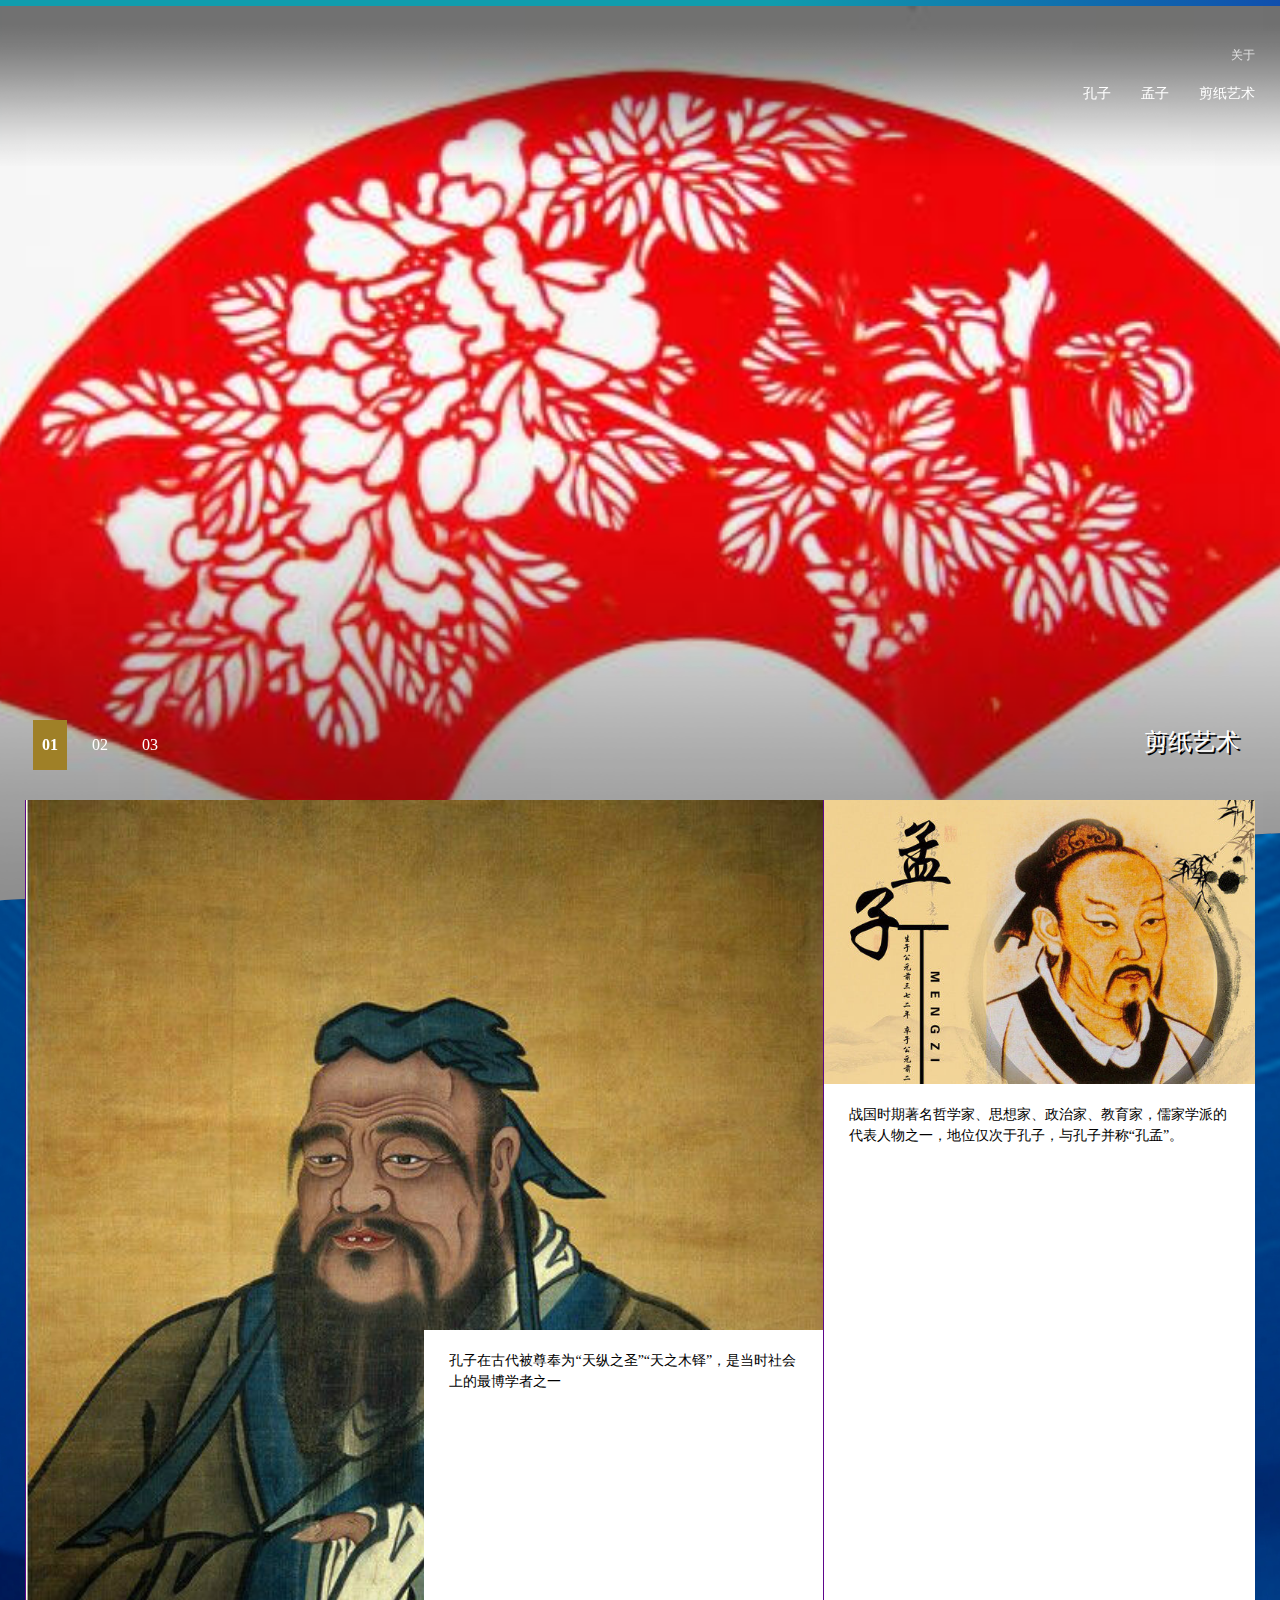
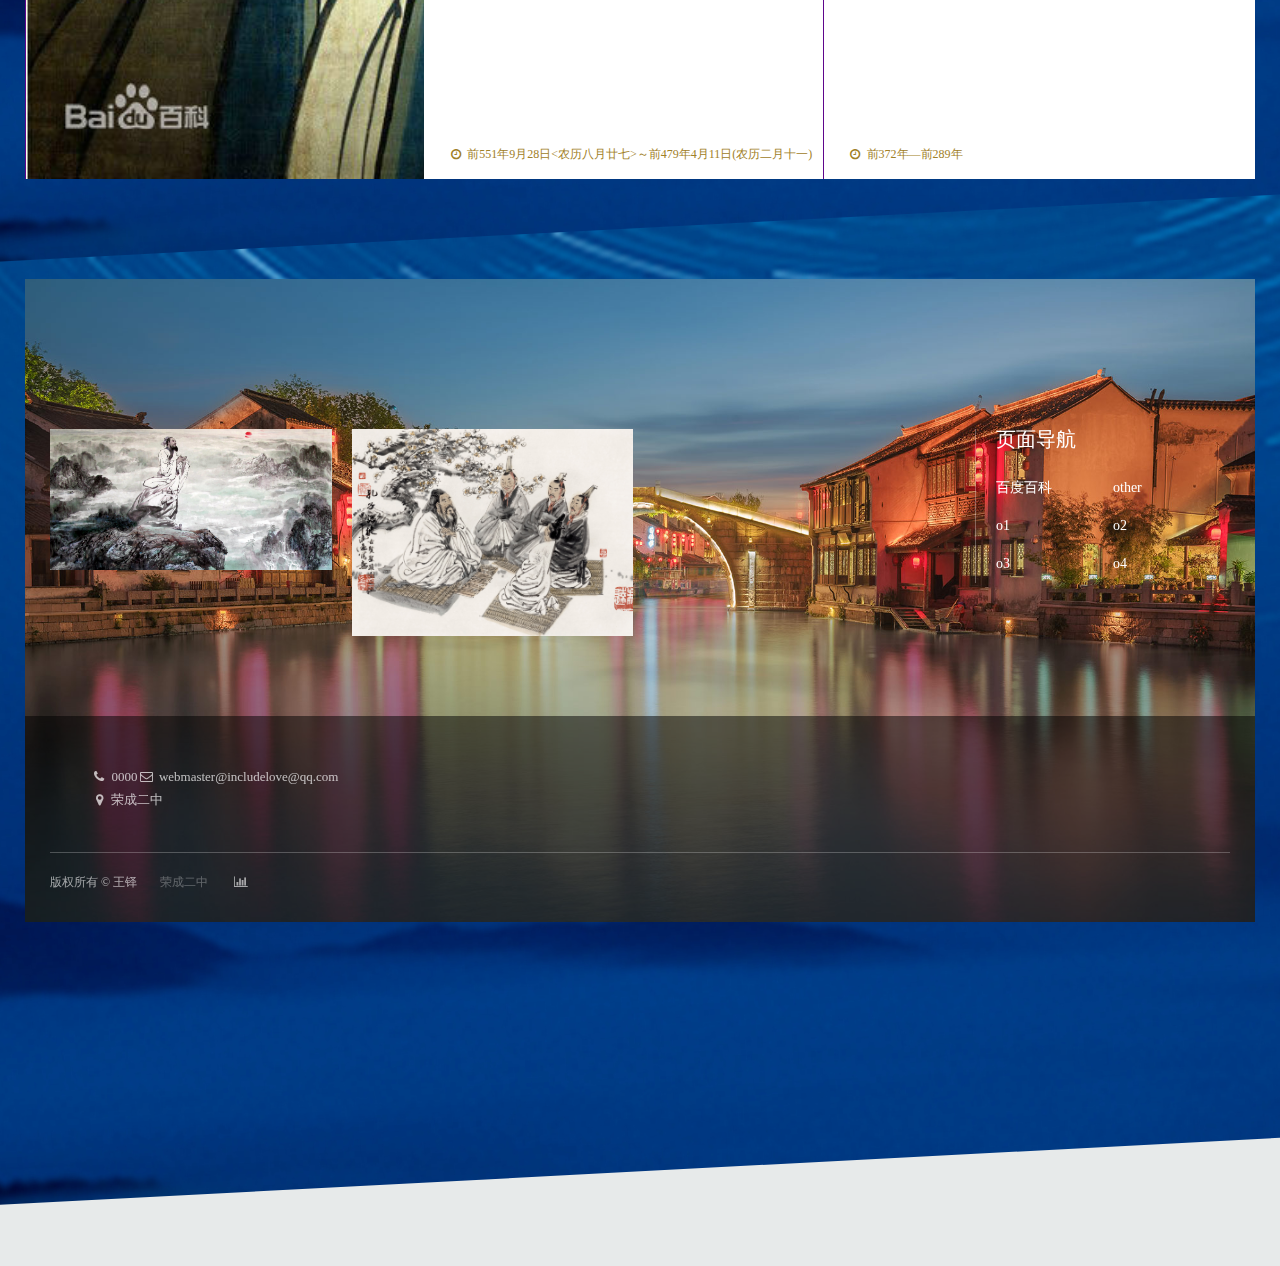
==== commit 2a31386c: "modified:   index.html" ====
--- a/index.html
+++ b/index.html
@@ -5,8 +5,8 @@
 <meta http-equiv="X-UA-Compatible" content="IE=edge">
 <meta name="viewport" content="width=device-width, initial-scale=1.0,viewport-fit=cover"/>
 <meta name="format-detection" content="telephone=no" />
-<title>清华大学-荣成二中附属-海洋学院附中</title>
-<link rel="shortcut icon" type="image/x-icon" href="/publish/newthu/images/favicon.ico" /> 
+<title>传承传统文化</title>
+
 <link rel="stylesheet" href="static/css/slick.css">
 <link href="static/css/index.css" rel="stylesheet" type="text/css">
 <script src="static/js/jquery-1.8.3.min.js" type="text/javascript"></script>
@@ -20,29 +20,29 @@
  <div class="smenu" id="smenu"><i class="icon-menu"></i></div>
  <div class="navwrapper">
   <div class="logowrapper">
-   <a href="wz.html?keyt=kz1 " class="logo"><img src="static/picture/logo_1.svg" alt=""></a>
-<!--    <a href="http://www.tsinghua.edu.cn/publish/thu2018/107.html"><img src="static/picture/107.jpg" alt=""></a> -->
+   
+
   </div>
   <div class="nav">
    <div class="mainnav clearfix">
     <ul id="nav">
              <li><a href="wz.html?keyt=kz1" target="_blank">孔子</a>
 			  <ul>
-                        <li><a href="wz.html?keyt=kz1">校长放屁</a></li>
-                        <li><a href="wz.html?keyt=kz1">学校沿革</a></li>
-                        <li><a href="wz.html?keyt=kz1">历任领导</a></li>
-                        <li><a href="wz.html?keyt=kz1">现任领导</a></li>
+                        <li><a href="wz.html?keyt=kz1">l2/a></li>
+                        <li><a href="wz.html?keyt=kz1">l3</a></li>
+                        <li><a href="wz.html?keyt=kz1">l4</a></li>
+                        <li><a href="wz.html?keyt=kz1">l5</a></li>
                         <li><a href="wz.html?keyt=kz1">组织机构</a></li>
                         <li><a href="wz.html?keyt=kz1">统计资料</a></li>
                     </ul></li>
                 <li><a href="wz.html?keyt=kz1" class="">孟子</a>
                  <ul>
-                        <li><a href="wz.html?keyt=kz1">校长放屁</a></li>
-                        <li><a href="wz.html?keyt=kz1">学校沿革</a></li>
-                        <li><a href="wz.html?keyt=kz1">历任领导</a></li>
-                        <li><a href="wz.html?keyt=kz1">现任领导</a></li>
-                        <li><a href="wz.html?keyt=kz1">组织机构</a></li>
-                        <li><a href="wz.html?keyt=kz1">统计资料</a></li>
+                        <li><a href="wz.html?keyt=kz1">l6</a></li>
+                        <li><a href="wz.html?keyt=kz1">l7</a></li>
+                        <li><a href="wz.html?keyt=kz1">l8</a></li>
+                        <li><a href="wz.html?keyt=kz1">l9</a></li>
+                        <li><a href="wz.html?keyt=kz1">l10</a></li>
+                        <li><a href="wz.html?keyt=kz1">l11</a></li>
                     </ul>
                 </li>
                 <li><a href="wz.html?keyt=jz1" class="">剪纸艺术</a></li>
@@ -53,13 +53,7 @@
    <ul>
   <li><a href="wz.html?keyt=kz1" target="_blank">关于</a></li>
  
-  <li class="search" id="search">
-   <form action="wz.html?keyt=kz1" target="_blank">
-    <input name="query" type="text" class="motion_1">
-    <input name="ie" type="hidden" value="utf8">
-    <button><i class="icon-search"></i></button>
-   </form>
-   <i class="icon-search active"></i></li>
+  
  </ul></div>
   </div> </div>
  <div class="topimg">
@@ -112,8 +106,8 @@
   <div class="mainWrap">
    <div class="news clearfix">
     <ul>
-          <li  class="fi" ><a href="wz.html?keyt=kz1" target="_blank"><img src="static/picture/4k.jpg" alt=""><div class="txtwrapper"><div class="time"><i class="icon-clock"></i> 2018.09.07</div><p>孔子在古代被尊奉为“天纵之圣”“天之木铎”，是当时社会上的最博学者之一</p></div></a></li>
-          <li ><a href="wz.html?keyt=kz1" target="_blank"><img src="static/picture/mz.jpg" alt=""><div class="txtwrapper"><div class="time"><i class="icon-clock"></i> 2018.09.07</div><p>战国时期著名哲学家、思想家、政治家、教育家，儒家学派的代表人物之一，地位仅次于孔子，与孔子并称“孔孟”。</p></div></a></li>
+          <li  class="fi" ><a href="wz.html?keyt=kz1" target="_blank"><img src="static/picture/4k.jpg" alt=""><div class="txtwrapper"><div class="time"><i class="icon-clock"></i> 前551年9月28日<农历八月廿七>～前479年4月11日(农历二月十一)</div><p>孔子在古代被尊奉为“天纵之圣”“天之木铎”，是当时社会上的最博学者之一</p></div></a></li>
+          <li ><a href="wz.html?keyt=kz1" target="_blank"><img src="static/picture/mz.jpg" alt=""><div class="txtwrapper"><div class="time"><i class="icon-clock"></i> 前372年—前289年</div><p>战国时期著名哲学家、思想家、政治家、教育家，儒家学派的代表人物之一，地位仅次于孔子，与孔子并称“孔孟”。</p></div></a></li>
          
  <script type="text/javascript">
    $('.datawrapper').slick({
@@ -157,12 +151,12 @@
     <div class="txtwrapper clearfix">
      <h2>页面导航</h2>    
      <ul>
-      <li><a href="wz.html?keyt=kz1" target="_blank">校园公交车</a></li>
-      <li><a href="wz.html?keyt=kz1" target="_blank">校园地图</a></li>
-      <li><a href="wz.html?keyt=kz1" target="_blank">教育基金会</a></li>
-      <li><a href="wz.html?keyt=kz1" target="_blank">校园公告</a></li>
-      <li><a href="wz.html?keyt=kz1" target="_blank">实用信息</a></li>
-      <li><a href="wz.html?keyt=kz1" target="_blank">校友总会</a></li>
+      <li><a href="http://www.baidu.com/link?url=1yYoLXUyI1uEl-xWa5nMl72i5sql7TJFCPkpSRskrP-Sw0y4EuaKpscKT-7mJRrh26iXg6166MPT7tkO8-fM0vBAyP9sAdWAJ-m98ST6n8pMgi9iYpWMBXrGRHtprL5M&wd=&eqid=d9d692f8000a9b25000000035ca71e38" target="_blank">百度百科</a></li>
+      <li><a href="wz.html?keyt=kz1" target="_blank">other</a></li>
+      <li><a href="wz.html?keyt=kz1" target="_blank">o1</a></li>
+      <li><a href="wz.html?keyt=kz1" target="_blank">o2</a></li>
+      <li><a href="wz.html?keyt=kz1" target="_blank">o3</a></li>
+      <li><a href="wz.html?keyt=kz1" target="_blank">o4</a></li>
      </ul>
     </div>
    </div>
@@ -177,15 +171,15 @@
    <div class="mainWrap">
    
     <div class="contact">
-     <img src="static/picture/logo_1.svg" alt="">
+    
      <div class="txtwrapper">
-      <i class="icon-phone"></i> 010-62793001　<span><i class="icon-mail"></i> webmaster@tsinghua.edu.cn</span><br>
+      <i class="icon-phone"></i> 0000<span><i class="icon-mail"></i> webmaster@includelove@qq.com</span><br>
  <i class="icon-location"></i> 荣成二中
      </div>
     </div>
 
     <div class="copyrights">
-     版权所有 © 王铎<span>京公网安备 韩庆霖   荣成二中 110402430053 号</span><i class="icon-chart-bar"></i> <span id="total" style="padding:0;opacity:1;"></span>
+     版权所有 © 王铎<span>  荣成二中 </span><i class="icon-chart-bar"></i> <span id="total" style="padding:0;opacity:1;"></span>
     </div>
    </div>
   </div>
--- a/static/css/index.css
+++ b/static/css/index.css
@@ -2,13 +2,13 @@
 /* Scss Document */
 @import url(base.css);
 @import url(stylesheet.css);
-@import url("89a837e8a406481b939b22605896a9ee.css");
+
 .header {
   position: relative; }
   .header .topline {
     background: #6510ad;
     FILTER: progid:DXImageTransform.Microsoft.gradient(GradientType=1, startColorstr='#6510ad', endColorstr='#4627AD');
-    background: linear-gradient(90deg, #6510ad 60%, #104fad);
+    background: linear-gradient(90deg, #109dad 60%, #104fad);
     height: 6px; }
   .header .navwrapper {
     position: absolute;
